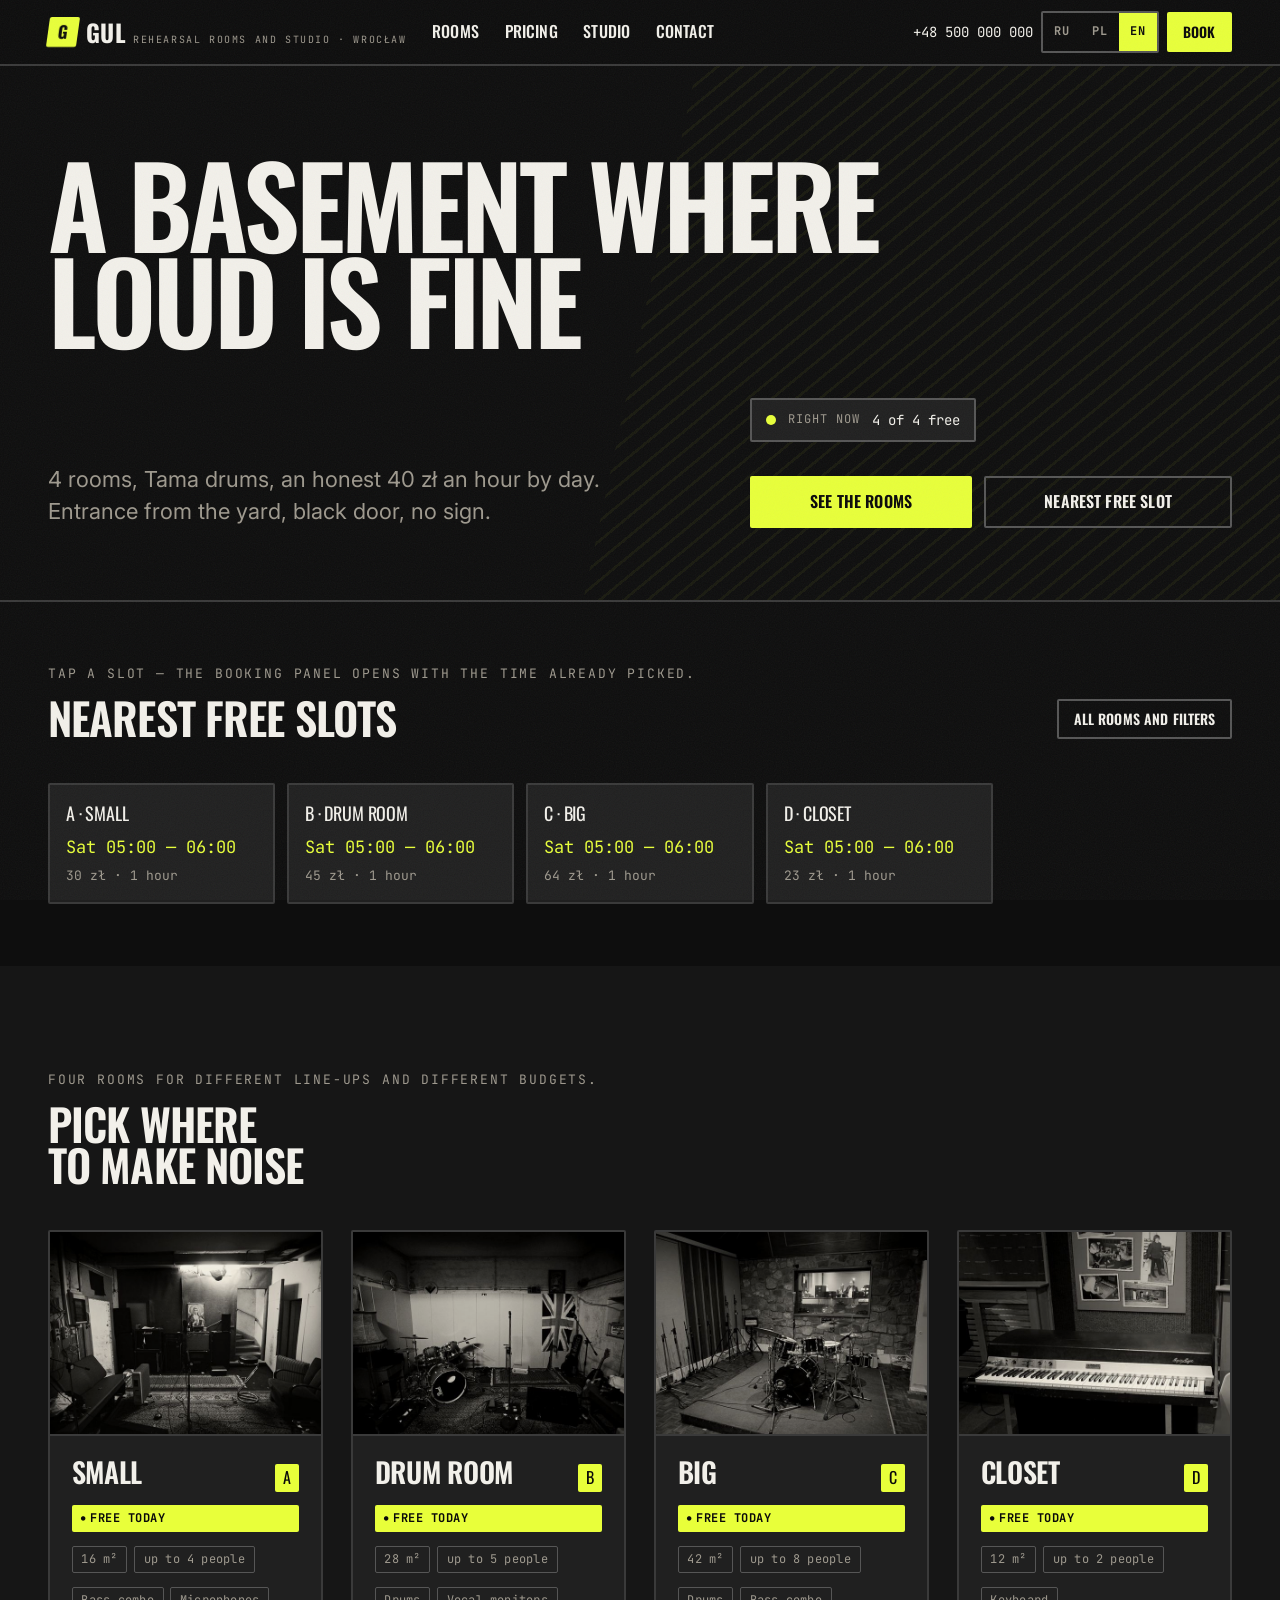
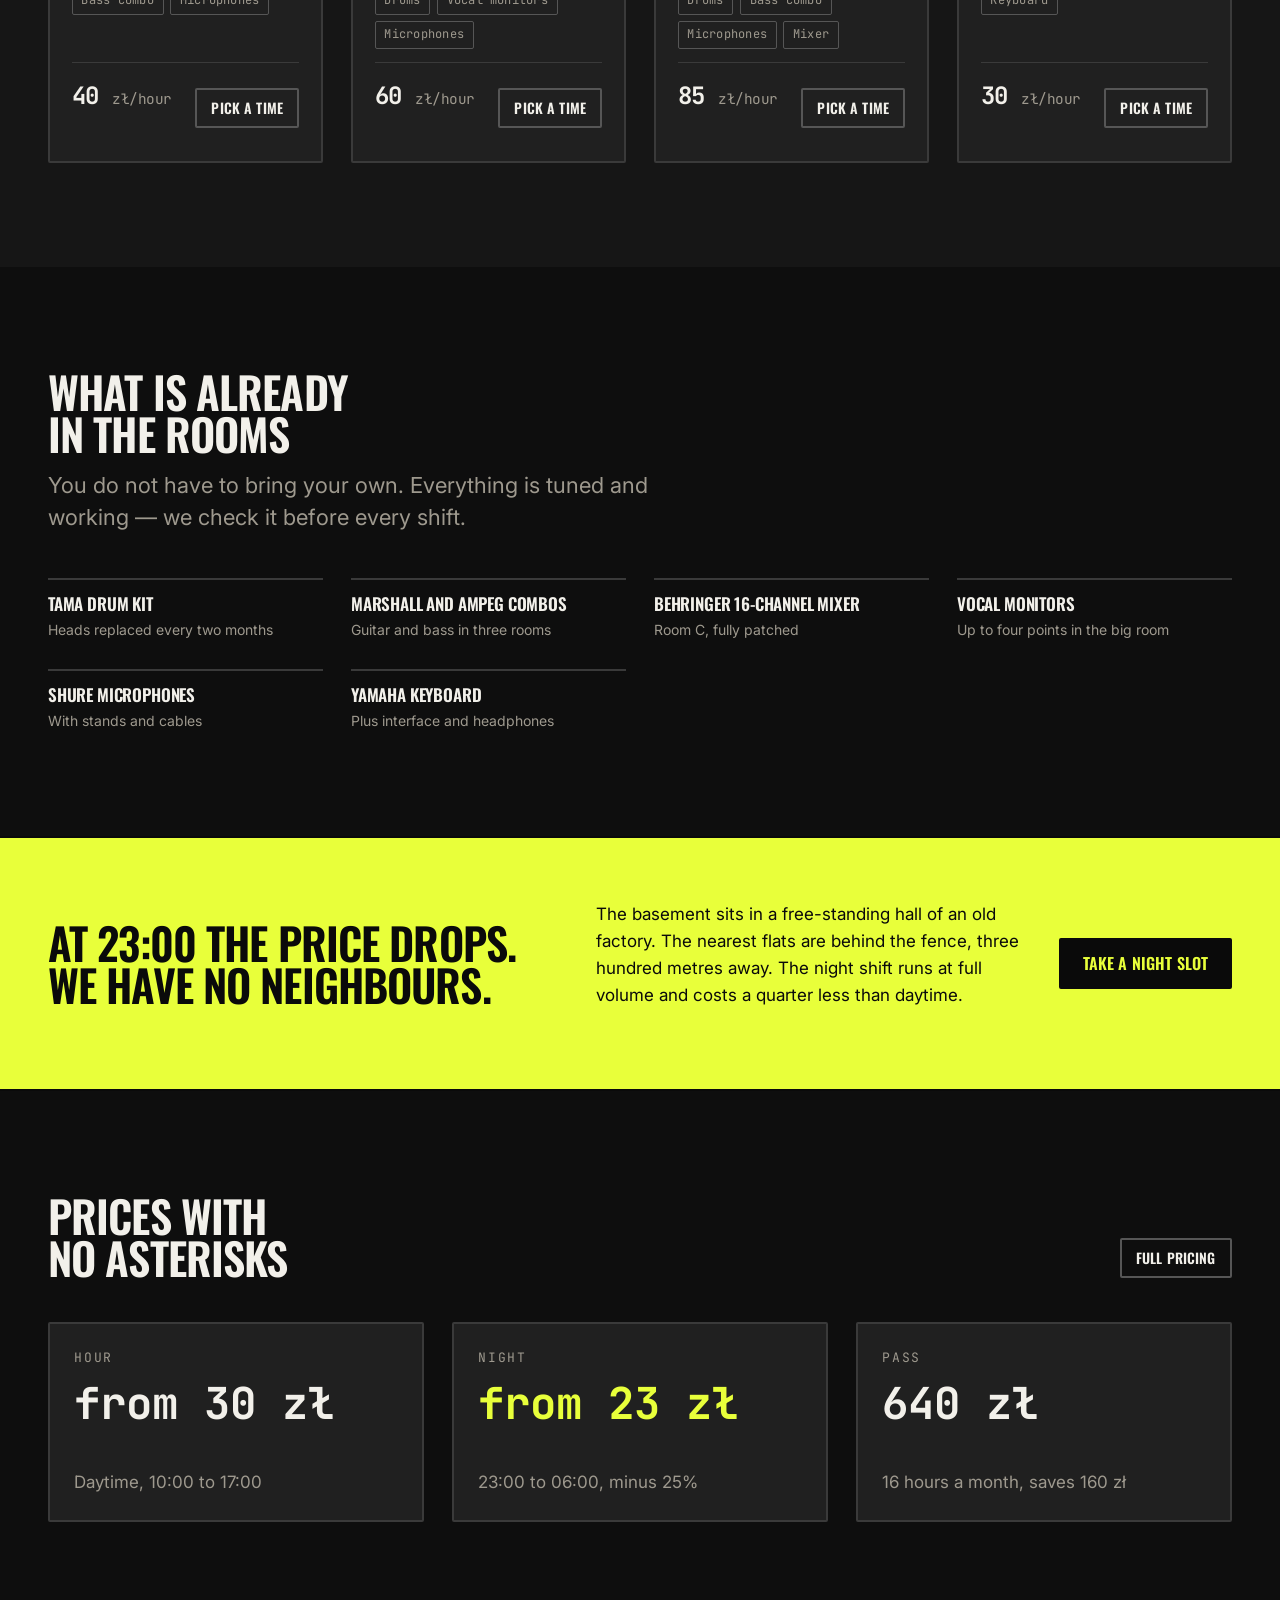
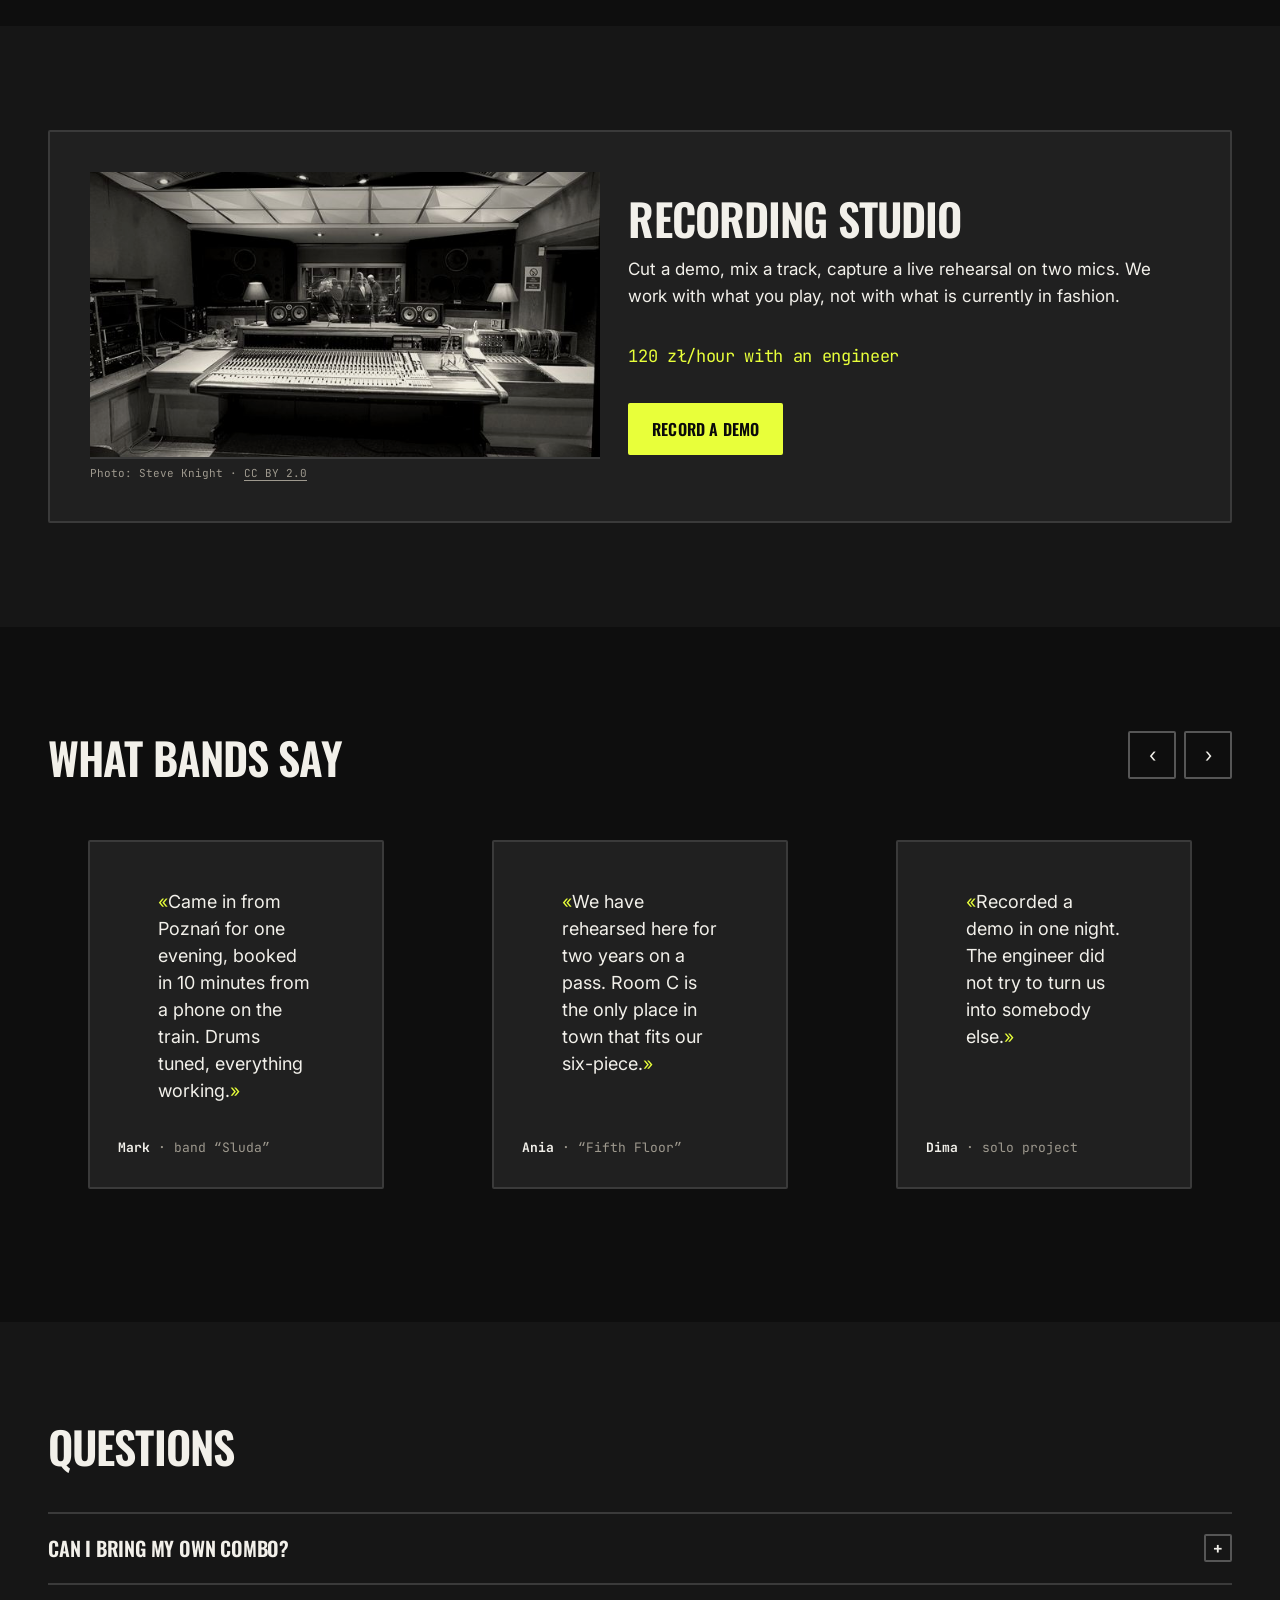
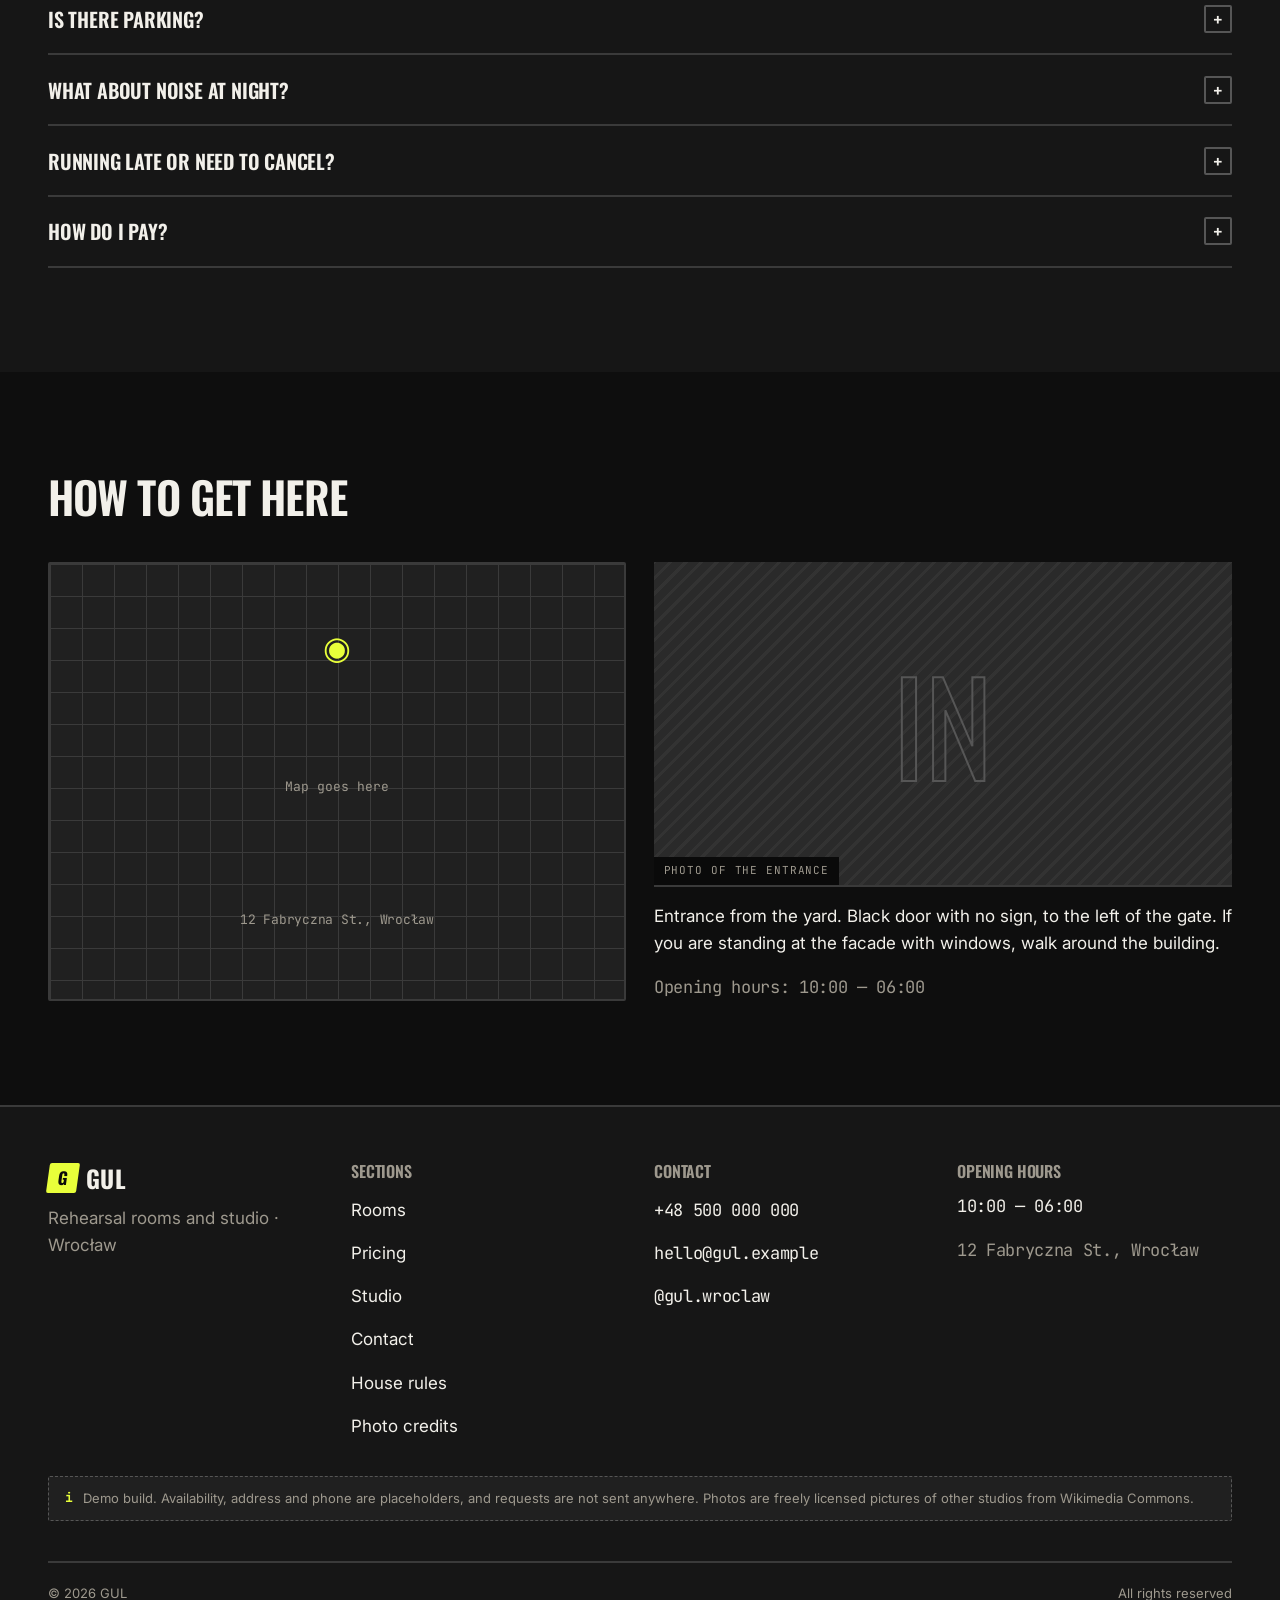
==== index.html @ bd64f383 "ГУЛ: репбаза и студия — демо-сайт Статический сайт без сборки: каталог комнат, сетка свободных часов" ====
<!DOCTYPE html>
<html lang="ru" class="page">
<head>
<meta charset="utf-8">
<meta name="viewport" content="width=device-width, initial-scale=1">
<title data-i18n="pages.homeTitle">ГУЛ — репетиционная база и студия записи во Вроцлаве</title>
<meta name="description" data-i18n-attr="content:pages.homeDesc" content="Четыре репетиционные комнаты в подвале старого завода во Вроцлаве. Барабаны Tama, комбики, пульт. От 30 zł в час, ночью на 25% дешевле. Бронь онлайн без переписки.">

<link rel="canonical" href="https://oum1d.github.io/gul-rehearsal/index.html">
<link rel="alternate" hreflang="ru" href="https://oum1d.github.io/gul-rehearsal/index.html?lang=ru">
<link rel="alternate" hreflang="pl" href="https://oum1d.github.io/gul-rehearsal/index.html?lang=pl">
<link rel="alternate" hreflang="en" href="https://oum1d.github.io/gul-rehearsal/index.html?lang=en">
<link rel="alternate" hreflang="x-default" href="https://oum1d.github.io/gul-rehearsal/index.html">

<meta property="og:type" content="website">
<meta property="og:title" content="ГУЛ — подвал, где громко можно">
<meta property="og:description" content="Четыре репетиционные комнаты и студия записи во Вроцлаве. Бронь слота онлайн за минуту.">
<meta property="og:url" content="https://oum1d.github.io/gul-rehearsal/index.html">
<meta property="og:image" content="https://oum1d.github.io/gul-rehearsal/assets/img/og.png">
<meta name="theme-color" content="#0E0E0E">

<link rel="icon" href="favicon.svg" type="image/svg+xml">

<link rel="preconnect" href="https://fonts.googleapis.com">
<link rel="preconnect" href="https://fonts.gstatic.com" crossorigin>
<link href="https://fonts.googleapis.com/css2?family=Oswald:wght@400;500;600;700&family=Inter:wght@400;500;700&family=JetBrains+Mono:wght@400;700&display=swap" rel="stylesheet">

<link rel="stylesheet" href="assets/css/base.css">
<link rel="stylesheet" href="assets/css/components.css">
<link rel="stylesheet" href="assets/css/layout.css">

<script type="application/ld+json">
{
  "@context": "https://schema.org",
  "@type": "MusicVenue",
  "name": "ГУЛ",
  "description": "Репетиционная база и студия записи демо во Вроцлаве",
  "url": "https://oum1d.github.io/gul-rehearsal/",
  "telephone": "+48500000000",
  "priceRange": "30-111 PLN",
  "address": {
    "@type": "PostalAddress",
    "streetAddress": "ul. Fabryczna 12",
    "addressLocality": "Wrocław",
    "addressCountry": "PL"
  },
  "openingHoursSpecification": [{
    "@type": "OpeningHoursSpecification",
    "dayOfWeek": ["Monday","Tuesday","Wednesday","Thursday","Friday","Saturday","Sunday"],
    "opens": "10:00",
    "closes": "06:00"
  }]
}
</script>
</head>

<body>
<a class="skip-link" href="#main" data-i18n="common.skipToContent">Перейти к содержимому</a>

<!-- ШАПКА ================================================================= -->
<header class="site-header">
  <div class="container site-header__inner">
    <a class="logo" href="index.html">
      <span class="logo__mark" aria-hidden="true" data-i18n="brand.mark">Г</span>
      <span>
        <span data-i18n="brand.name">ГУЛ</span>
        <span class="logo__sub" data-i18n="brand.tagline">Репбаза и студия · Вроцлав</span>
      </span>
    </a>

    <nav class="site-nav" data-i18n-attr="aria-label:nav.main" aria-label="Основная навигация">
      <ul>
        <li><a href="rooms.html" data-i18n="nav.rooms">Комнаты</a></li>
        <li><a href="pricing.html" data-i18n="nav.pricing">Тарифы</a></li>
        <li><a href="index.html#studio" data-i18n="nav.studio">Студия</a></li>
        <li><a href="about.html" data-i18n="nav.contacts">Контакты</a></li>
      </ul>
    </nav>

    <div class="header-tools">
      <a class="header-phone" href="tel:+48500000000" data-contact="phone">+48 500 000 000</a>

      <div class="lang" role="group" aria-label="Язык" data-i18n-attr="aria-label:nav.lang">
        <button class="lang__btn" type="button" data-lang="ru" aria-pressed="true">RU</button>
        <button class="lang__btn" type="button" data-lang="pl" aria-pressed="false">PL</button>
        <button class="lang__btn" type="button" data-lang="en" aria-pressed="false">EN</button>
      </div>

      <a class="btn btn--primary btn--sm header-cta" href="rooms.html" data-i18n="nav.book">Забронировать</a>

      <button class="icon-btn burger" id="burger" type="button" aria-expanded="false"
              aria-controls="mobile-nav" aria-label="Меню" data-i18n-attr="aria-label:nav.menu">≡</button>
    </div>
  </div>
</header>

<!-- МОБИЛЬНОЕ МЕНЮ ======================================================== -->
<div class="mobile-nav" id="mobile-nav">
  <div class="mobile-nav__backdrop" data-close-menu></div>
  <div class="mobile-nav__panel" role="dialog" aria-modal="true" aria-label="Меню" data-i18n-attr="aria-label:nav.menu">
    <div class="mobile-nav__top">
      <span class="logo">
        <span class="logo__mark" aria-hidden="true" data-i18n="brand.mark">Г</span>
        <span data-i18n="brand.name">ГУЛ</span>
      </span>
      <button class="icon-btn" type="button" data-close-menu aria-label="Закрыть" data-i18n-attr="aria-label:nav.close">×</button>
    </div>
    <nav class="mobile-nav__list" data-i18n-attr="aria-label:nav.main">
      <a href="rooms.html" data-i18n="nav.rooms">Комнаты</a>
      <a href="pricing.html" data-i18n="nav.pricing">Тарифы</a>
      <a href="index.html#studio" data-i18n="nav.studio">Студия</a>
      <a href="about.html" data-i18n="nav.contacts">Контакты</a>
    </nav>
    <a class="btn btn--primary btn--block" href="rooms.html" data-i18n="nav.book">Забронировать</a>
    <a class="mono" href="tel:+48500000000" data-contact="phone">+48 500 000 000</a>
  </div>
</div>

<main id="main">

  <!-- ПЕРВЫЙ ЭКРАН ======================================================== -->
  <section class="hero">
    <div class="container hero__inner">
      <h1 class="hero__title" data-i18n="hero.h1">Подвал, где громко можно</h1>

      <div>
        <p class="lead hero__sub" data-i18n="hero.sub">4 комнаты, барабаны Tama, честные 40 zł в час днём. Вход со двора, чёрная дверь без вывески.</p>
      </div>

      <div>
        <p class="status" data-status aria-live="polite">
          <span class="status__dot" aria-hidden="true"></span>
          <span class="status__label" data-i18n="hero.statusLabel">Сейчас</span>
        </p>

        <div class="hero__actions" style="margin-top:1.25rem">
          <a class="btn btn--primary" href="rooms.html" data-i18n="hero.ctaRooms">Смотреть комнаты</a>
          <a class="btn btn--ghost" href="#nearest" data-jump-nearest data-i18n="hero.ctaNearest">Ближайший свободный слот</a>
        </div>
      </div>
    </div>
  </section>

  <!-- БЛИЖАЙШИЕ СЛОТЫ ===================================================== -->
  <section class="section section--tight" id="nearest">
    <div class="container">
      <div class="section__head">
        <div>
          <p class="eyebrow" data-i18n="nearest.sub">Тапните по слоту — панель брони откроется с уже выбранным временем.</p>
          <h2 class="section__title" data-i18n="nearest.title">Ближайшие свободные слоты</h2>
        </div>
        <a class="btn btn--ghost btn--sm" href="rooms.html" data-i18n="roomsBlock.all">Все комнаты и фильтры</a>
      </div>

      <div class="grid-tiles" data-nearest></div>
    </div>
  </section>

  <!-- КОМНАТЫ ============================================================= -->
  <section class="section section--alt">
    <div class="container">
      <div class="section__head">
        <div>
          <p class="eyebrow" data-i18n="roomsBlock.sub">Четыре комнаты под разный состав и разный бюджет.</p>
          <h2 class="section__title" data-i18n="roomsBlock.title">Выбери, где шуметь</h2>
        </div>
      </div>

      <div class="grid-rooms" data-rooms></div>
    </div>
  </section>

  <!-- ОБОРУДОВАНИЕ ======================================================== -->
  <section class="section">
    <div class="container">
      <div class="section__head">
        <div>
          <h2 class="section__title" data-i18n="gear.title">Что уже стоит в комнатах</h2>
          <p class="lead muted" style="margin-top:1rem" data-i18n="gear.sub">Своё привозить не обязательно. Всё настроено и работает — это проверяется перед каждой сменой.</p>
        </div>
      </div>

      <div class="grid-gear">
        <div class="gear-item" data-reveal>
          <h3 data-i18n="gear.drums">Барабаны Tama</h3>
          <p data-i18n="gear.drumsNote">Пластики меняем раз в два месяца</p>
        </div>
        <div class="gear-item" data-reveal data-reveal-delay="60">
          <h3 data-i18n="gear.combos">Комбики Marshall и Ampeg</h3>
          <p data-i18n="gear.combosNote">Гитара и бас в трёх комнатах</p>
        </div>
        <div class="gear-item" data-reveal data-reveal-delay="120">
          <h3 data-i18n="gear.mixer">Пульт Behringer, 16 каналов</h3>
          <p data-i18n="gear.mixerNote">Комната C, полное подключение</p>
        </div>
        <div class="gear-item" data-reveal data-reveal-delay="180">
          <h3 data-i18n="gear.monitors">Вокальные мониторы</h3>
          <p data-i18n="gear.monitorsNote">До четырёх точек в большой комнате</p>
        </div>
        <div class="gear-item" data-reveal data-reveal-delay="240">
          <h3 data-i18n="gear.mics">Микрофоны Shure</h3>
          <p data-i18n="gear.micsNote">Со стойками и кабелями</p>
        </div>
        <div class="gear-item" data-reveal data-reveal-delay="300">
          <h3 data-i18n="gear.keys">Клавиши Yamaha</h3>
          <p data-i18n="gear.keysNote">Плюс интерфейс и наушники</p>
        </div>
      </div>
    </div>
  </section>

  <!-- НОЧЬ ================================================================ -->
  <section class="section section--tight night-band">
    <div class="container night-band__inner">
      <h2 data-i18n="night.title">В 23:00 цена падает. Соседей у нас нет.</h2>
      <p data-i18n="night.text">Подвал стоит в отдельном цехе старого завода. Ближайшее жильё — за оградой, в трёхстах метрах. Ночная смена идёт в полную громкость и стоит на четверть дешевле дневной.</p>
      <a class="btn" href="rooms.html?time=night" data-i18n="night.cta">Занять ночной слот</a>
    </div>
  </section>

  <!-- ТАРИФЫ КРАТКО ======================================================= -->
  <section class="section">
    <div class="container">
      <div class="section__head">
        <h2 class="section__title" data-i18n="pricingBlock.title">Цены без звёздочек</h2>
        <a class="btn btn--ghost btn--sm" href="pricing.html" data-i18n="pricingBlock.more">Все тарифы</a>
      </div>

      <div class="grid-3">
        <div class="card" data-reveal>
          <p class="eyebrow" data-i18n="pricingBlock.hour">Час</p>
          <p class="pass__price"><span data-price-hour>—</span></p>
          <p class="muted" data-i18n="pricingBlock.hourNote">Днём, с 10:00 до 17:00</p>
        </div>
        <div class="card" data-reveal data-reveal-delay="70">
          <p class="eyebrow" data-i18n="pricingBlock.night">Ночь</p>
          <p class="pass__price acid"><span data-price-night>—</span></p>
          <p class="muted" data-i18n="pricingBlock.nightNote">С 23:00 до 06:00, минус 25%</p>
        </div>
        <div class="card" data-reveal data-reveal-delay="140">
          <p class="eyebrow" data-i18n="pricingBlock.pass">Абонемент</p>
          <p class="pass__price"><span data-price-pass>—</span></p>
          <p class="muted" data-i18n="pricingBlock.passNote">16 часов в месяц, экономия 160 zł</p>
        </div>
      </div>
    </div>
  </section>

  <!-- СТУДИЯ ============================================================== -->
  <section class="section section--alt" id="studio">
    <div class="container">
      <div class="studio-band" data-reveal>
        <figure class="gallery__figure">
          <div class="poster poster--wide poster--photo">
            <img src="assets/img/rooms/studio-sm.jpg"
                 srcset="assets/img/rooms/studio-sm.jpg 640w, assets/img/rooms/studio-lg.jpg 1280w"
                 sizes="(min-width: 860px) 45vw, 100vw"
                 width="1280" height="720" loading="lazy" decoding="async"
                 alt="Аппаратная студии: большой пульт, мониторы и окно в зал записи" data-i18n-attr="alt:studio.photoAlt">
          </div>
          <figcaption class="gallery__credit" data-credit="studio"></figcaption>
        </figure>
        <div class="studio-band__content">
          <h2 data-i18n="studio.title">Студия записи</h2>
          <p data-i18n="studio.text">Записать демо, свести трек, снять живую репетицию на два микрофона. Работаем с тем, что вы играете, а не с тем, что «сейчас модно».</p>
          <p class="mono acid" data-i18n="studio.price">120 zł/час со звукорежиссёром</p>
          <a class="btn btn--primary" href="about.html#contacts" data-i18n="studio.cta">Записать демо</a>
        </div>
      </div>
    </div>
  </section>

  <!-- ОТЗЫВЫ ============================================================== -->
  <section class="section">
    <div class="container">
      <div class="section__head">
        <h2 class="section__title" data-i18n="reviews.title">Что говорят группы</h2>
        <div class="chips">
          <button class="icon-btn" type="button" data-reviews-nav="prev" aria-label="Предыдущий отзыв" data-i18n-attr="aria-label:reviews.prev">‹</button>
          <button class="icon-btn" type="button" data-reviews-nav="next" aria-label="Следующий отзыв" data-i18n-attr="aria-label:reviews.next">›</button>
        </div>
      </div>

      <div class="reviews" data-reviews></div>
    </div>
  </section>

  <!-- FAQ ================================================================= -->
  <section class="section section--alt">
    <div class="container">
      <div class="section__head">
        <h2 class="section__title" data-i18n="faq.title">Вопросы</h2>
      </div>
      <div class="accordion" id="faq" data-faq></div>
    </div>
  </section>

  <!-- КАК ДОБРАТЬСЯ ======================================================= -->
  <section class="section">
    <div class="container">
      <div class="section__head">
        <h2 class="section__title" data-i18n="map.title">Как добраться</h2>
      </div>

      <div class="grid-2">
        <div class="map-placeholder" data-reveal>
          <span class="map-pin" aria-hidden="true">◉</span>
          <span data-i18n="map.placeholder">Здесь будет карта</span>
          <span class="mono" data-contact="address">ул. Фабрична 12, Вроцлав</span>
        </div>

        <div data-reveal data-reveal-delay="80">
          <div class="poster poster--wide" role="img" aria-label="Фото входа">
            <span class="poster__letter" aria-hidden="true">IN</span>
            <span class="poster__note" data-i18n="map.photoPlaceholder">Фото входа</span>
          </div>
          <p style="margin-top:1rem" data-i18n="map.note">Вход со двора. Чёрная дверь без вывески, слева от ворот. Если стоите перед фасадом с окнами — обойдите здание.</p>
          <p class="mono muted"><span data-i18n="map.hoursTitle">Часы работы</span>: <span data-contact="hours">10:00 — 06:00</span></p>
        </div>
      </div>
    </div>
  </section>

</main>

<!-- ПОДВАЛ ================================================================ -->
<footer class="site-footer">
  <div class="container">
    <div class="site-footer__grid">
      <div>
        <span class="logo">
          <span class="logo__mark" aria-hidden="true" data-i18n="brand.mark">Г</span>
          <span data-i18n="brand.name">ГУЛ</span>
        </span>
        <p class="muted" style="margin-top:0.75rem" data-i18n="brand.tagline">Репбаза и студия · Вроцлав</p>
      </div>

      <div>
        <h3 data-i18n="footer.nav">Разделы</h3>
        <ul>
          <li><a href="rooms.html" data-i18n="nav.rooms">Комнаты</a></li>
          <li><a href="pricing.html" data-i18n="nav.pricing">Тарифы</a></li>
          <li><a href="index.html#studio" data-i18n="nav.studio">Студия</a></li>
          <li><a href="about.html" data-i18n="nav.contacts">Контакты</a></li>
          <li><a href="about.html#rules" data-i18n="common.rulesLink">Правила базы</a></li>
          <li><a href="credits.html" data-i18n="common.photoCredits">Авторы фото</a></li>
        </ul>
      </div>

      <div>
        <h3 data-i18n="footer.contacts">Контакты</h3>
        <ul>
          <li><a class="mono" href="tel:+48500000000" data-contact="phone">+48 500 000 000</a></li>
          <li><a class="mono" href="mailto:hello@gul.example" data-contact="email">hello@gul.example</a></li>
          <li><a class="mono" href="https://instagram.com/" rel="noopener noreferrer" target="_blank" data-contact="instagram">@gul.wroclaw</a></li>
        </ul>
      </div>

      <div>
        <h3 data-i18n="footer.hours">Часы работы</h3>
        <p class="mono" data-contact="hours">10:00 — 06:00</p>
        <p class="mono muted" data-contact="address">ул. Фабрична 12, Вроцлав</p>
      </div>
    </div>

    <p class="demo-notice" style="margin-top:2rem" data-i18n="common.demoNotice">Демонстрационная работа. Занятость, адрес и телефон — заглушки, заявки никуда не отправляются. Фотографии — свободные снимки других студий с Wikimedia Commons.</p>

    <div class="site-footer__bottom">
      <span>© <span data-year>2026</span> <span data-i18n="brand.name">ГУЛ</span></span>
      <span data-i18n="footer.rights">Все права защищены</span>
    </div>
  </div>
</footer>

<script src="assets/data/rooms.js"></script>
<script src="assets/js/i18n.js"></script>
<script src="assets/js/api.js"></script>
<script src="assets/js/ui.js"></script>
<script src="assets/js/booking.js"></script>
<script src="assets/js/cards.js"></script>
<script src="assets/js/home.js"></script>
</body>
</html>
---- assets/css/base.css ----
/* ============================================================================
   ГУЛ — токены, сброс, типографика
   ----------------------------------------------------------------------------
   Тёмная тема единственная и намеренно: сайт открывают ночью, в подвале, с
   выкрученной вниз яркостью. Светлая версия потребовала бы отдельной работы
   с контрастом штриховки занятых слотов — см. README, раздел «Ограничения».

   Контраст проверен по WCAG 2.2 AA:
       text   #F2F0EA на #0E0E0E → 17.4:1     на #2A2A2A → 12.6:1
       muted  #9E998E на #0E0E0E →  6.8:1     на #2A2A2A →  5.1:1
       acid   #E8FF3A на #0E0E0E → 16.1:1
       red    #FF3B2F на #0E0E0E →  5.4:1
   Ни одна подпись не опускается ниже 4.5:1 — это отдельный критерий приёмки.
   ============================================================================ */

:root {
  /* --- цвет --- */
  --bg:          #0E0E0E;
  --bg-2:        #161616;
  --card:        #2A2A2A;
  --card-2:      #202020;
  --text:        #F2F0EA;
  --muted:       #9E998E;
  --acid:        #E8FF3A;
  --acid-dim:    #C2D62F;
  --red:         #FF3B2F;
  --line:        #3A3A3A;
  --line-strong: #565656;
  --black:       #0A0A0A;

  /* --- типографика --- */
  --font-display: 'Oswald', 'Arial Narrow', 'Helvetica Neue', sans-serif;
  --font-body:    'Inter', -apple-system, 'Segoe UI', Roboto, Arial, sans-serif;
  --font-mono:    'JetBrains Mono', 'Consolas', 'Courier New', monospace;

  --fs-hero:  clamp(2.5rem, 11vw, 7rem);
  --fs-h1:    clamp(2rem, 7vw, 4rem);
  --fs-h2:    clamp(1.6rem, 5vw, 2.75rem);
  --fs-h3:    clamp(1.15rem, 3vw, 1.5rem);
  --fs-body:  clamp(0.95rem, 2.2vw, 1.0625rem);
  --fs-small: 0.8125rem;

  /* --- сетка и ритм --- */
  --gap:      clamp(1rem, 3vw, 1.75rem);
  --pad-x:    clamp(1rem, 4vw, 3rem);
  --section:  clamp(3rem, 9vw, 6.5rem);
  --maxw:     1320px;

  /* --- форма --- */
  --r:        2px;          /* максимум скругления во всём проекте */
  --bw:       2px;          /* толщина рамок */
  --tap:      48px;         /* минимальная цель нажатия */

  /* --- движение --- */
  --fast:     140ms;
  --base:     200ms;
  --ease:     cubic-bezier(0.2, 0, 0.1, 1);

  color-scheme: dark;
}

/* ============================================================================
   СБРОС
   ============================================================================ */
*, *::before, *::after { box-sizing: border-box; }

html {
  -webkit-text-size-adjust: 100%;
  scroll-behavior: smooth;
}

body {
  margin: 0;
  background: var(--bg);
  color: var(--text);
  font-family: var(--font-body);
  font-size: var(--fs-body);
  line-height: 1.6;
  overflow-x: hidden;             /* страховка от горизонтального выезда */
  -webkit-font-smoothing: antialiased;
}

/* Зерно поверх всей страницы: ризограф не бывает стерильным.
   pointer-events отключены — слой не должен перехватывать нажатия. */
body::before {
  content: '';
  position: fixed;
  inset: 0;
  z-index: 9999;
  pointer-events: none;
  opacity: 0.05;
  background-image: url("data:image/svg+xml,%3Csvg xmlns='http://www.w3.org/2000/svg' width='160' height='160'%3E%3Cfilter id='n'%3E%3CfeTurbulence type='fractalNoise' baseFrequency='0.85' numOctaves='3' stitchTiles='stitch'/%3E%3C/filter%3E%3Crect width='160' height='160' filter='url(%23n)'/%3E%3C/svg%3E");
}

img, svg, video { max-width: 100%; height: auto; display: block; }

button, input, select, textarea { font: inherit; color: inherit; }

ul, ol { margin: 0; padding: 0; list-style: none; }

/* Браузерная рамка fieldset рисует вокруг групп фильтров случайные коробки */
fieldset { margin: 0; padding: 0; border: 0; min-width: 0; }
legend { padding: 0; }

table { border-collapse: collapse; width: 100%; }

/* ============================================================================
   ТИПОГРАФИКА
   ============================================================================ */
h1, h2, h3, h4 {
  font-family: var(--font-display);
  font-weight: 600;
  text-transform: uppercase;
  letter-spacing: -0.02em;        /* отрицательный трекинг, как в афише */
  line-height: 0.95;
  margin: 0;
  text-wrap: balance;
}

h1 { font-size: var(--fs-h1); }
h2 { font-size: var(--fs-h2); }
h3 { font-size: var(--fs-h3); letter-spacing: -0.01em; line-height: 1.1; }

p { margin: 0 0 1em; }
p:last-child { margin-bottom: 0; }

a {
  color: var(--acid);
  text-decoration: none;
  text-underline-offset: 0.25em;
  text-decoration-thickness: 2px;
}
a:hover { text-decoration: underline; }

strong { font-weight: 700; }

/* Всё, что число: цена, время, номер брони, метраж */
.mono, time, .price, .num {
  font-family: var(--font-mono);
  font-variant-numeric: tabular-nums;
  letter-spacing: -0.02em;
}

.eyebrow {
  font-family: var(--font-mono);
  font-size: var(--fs-small);
  text-transform: uppercase;
  letter-spacing: 0.14em;
  color: var(--muted);
  margin: 0 0 0.75rem;
}

.lead {
  font-size: clamp(1.0625rem, 2.6vw, 1.375rem);
  line-height: 1.45;
  color: var(--text);
  max-width: 46ch;
}

.muted { color: var(--muted); }
.acid  { color: var(--acid); }
.danger { color: var(--red); }

/* Маркер-подчёркивание: полоса кислотного под словом, как штрих маркером */
.marker {
  background-image: linear-gradient(var(--acid), var(--acid));
  background-repeat: no-repeat;
  background-position: 0 88%;
  background-size: 100% 0.28em;
  color: var(--text);
}

/* ============================================================================
   ФОКУС И ДОСТУПНОСТЬ
   ============================================================================ */
:focus { outline: none; }

:focus-visible {
  outline: 3px solid var(--acid);
  outline-offset: 2px;
}

/* Внутри кислотных кнопок жёлтая обводка не видна — переключаем на белую */
.btn--primary:focus-visible,
.slot--picked:focus-visible {
  outline-color: var(--text);
}

.sr-only {
  position: absolute;
  width: 1px; height: 1px;
  padding: 0; margin: -1px;
  overflow: hidden;
  clip: rect(0 0 0 0);
  white-space: nowrap;
  border: 0;
}

.skip-link {
  position: absolute;
  left: 0; top: -100px;
  z-index: 10000;
  background: var(--acid);
  color: var(--black);
  padding: 0.75rem 1.25rem;
  font-weight: 700;
  transition: top var(--fast) var(--ease);
}
.skip-link:focus { top: 0; }

/* ============================================================================
   РАСКЛАДКА-УТИЛИТЫ
   ============================================================================ */
.container {
  width: 100%;
  max-width: var(--maxw);
  margin-inline: auto;
  padding-inline: var(--pad-x);
}

.section { padding-block: var(--section); }
.section--tight { padding-block: calc(var(--section) * 0.6); }
.section--alt { background: var(--bg-2); }

.section__head {
  display: flex;
  flex-wrap: wrap;
  align-items: flex-end;
  justify-content: space-between;
  gap: var(--gap);
  margin-bottom: clamp(1.5rem, 4vw, 2.75rem);
}

.section__title { max-width: 18ch; }

/* Диагональная штриховка — используется и как декор, и как метка «занято» */
.hatch {
  background-image: repeating-linear-gradient(
    -45deg,
    transparent 0 5px,
    var(--line) 5px 7px
  );
}

.rule {
  height: var(--bw);
  background: var(--line);
  border: 0;
  margin: 0;
}

/* ============================================================================
   ДВИЖЕНИЕ
   ----------------------------------------------------------------------------
   Появление блоков при скролле включает IntersectionObserver, добавляя
   .is-in. Стартовое состояние ставится классом .reveal только скриптом —
   если JS не выполнится, контент останется видимым, а не исчезнет навсегда.
   ============================================================================ */
.reveal {
  opacity: 0;
  transform: translateY(18px);
  transition: opacity 420ms var(--ease), transform 420ms var(--ease);
}
.reveal.is-in { opacity: 1; transform: none; }

@media (prefers-reduced-motion: reduce) {
  html { scroll-behavior: auto; }
  *, *::before, *::after {
    animation-duration: 0.01ms !important;
    animation-iteration-count: 1 !important;
    transition-duration: 0.01ms !important;
  }
  .reveal { opacity: 1; transform: none; }
}

/* Печать: зерно, шапка и панели только мешают */
@media print {
  body::before, .site-header, .site-footer, .booking-dock { display: none; }
  body { background: #fff; color: #000; }
}
---- assets/css/components.css ----
/* ============================================================================
   ГУЛ — компоненты
   ============================================================================ */

/* ============================================================================
   КНОПКИ
   ============================================================================ */
.btn {
  --btn-bg: transparent;
  --btn-fg: var(--text);
  --btn-bd: var(--line-strong);

  display: inline-flex;
  align-items: center;
  justify-content: center;
  gap: 0.55em;
  min-height: var(--tap);
  padding: 0.7rem 1.35rem;
  background: var(--btn-bg);
  color: var(--btn-fg);
  border: var(--bw) solid var(--btn-bd);
  border-radius: var(--r);
  font-family: var(--font-display);
  font-size: 1rem;
  font-weight: 600;
  text-transform: uppercase;
  letter-spacing: 0.01em;
  text-align: center;
  cursor: pointer;
  transition: background var(--fast) var(--ease), color var(--fast) var(--ease),
              border-color var(--fast) var(--ease), transform var(--fast) var(--ease);
}
.btn:hover { text-decoration: none; }
.btn:active { transform: translateY(1px); }

.btn--primary {
  --btn-bg: var(--acid);
  --btn-fg: var(--black);
  --btn-bd: var(--acid);
}
.btn--primary:hover { --btn-bg: var(--text); --btn-bd: var(--text); }

.btn--ghost:hover { --btn-bd: var(--acid); --btn-fg: var(--acid); }

.btn--quiet {
  --btn-bd: transparent;
  --btn-fg: var(--muted);
  min-height: auto;
  padding: 0.35rem 0.5rem;
}
.btn--quiet:hover { --btn-fg: var(--text); }

.btn--block { width: 100%; }
.btn--sm { min-height: 40px; padding: 0.4rem 0.9rem; font-size: 0.875rem; }

.btn[disabled], .btn[aria-disabled='true'] {
  opacity: 0.45;
  cursor: not-allowed;
  transform: none;
}

/* ============================================================================
   ТЕГИ, ЧИПСЫ, БЕЙДЖИ
   ============================================================================ */
.tag {
  display: inline-flex;
  align-items: center;
  padding: 0.2rem 0.55rem;
  border: 1px solid var(--line-strong);
  border-radius: var(--r);
  font-family: var(--font-mono);
  font-size: 0.75rem;
  letter-spacing: 0.02em;
  color: var(--muted);
  white-space: nowrap;
}

.badge {
  display: inline-flex;
  align-items: center;
  gap: 0.4em;
  padding: 0.25rem 0.6rem;
  border-radius: var(--r);
  font-family: var(--font-mono);
  font-size: 0.75rem;
  font-weight: 700;
  text-transform: uppercase;
  letter-spacing: 0.04em;
}
.badge--free { background: var(--acid); color: var(--black); }
.badge--busy { background: transparent; color: var(--red); border: 1px solid var(--red); }
/* Состояние никогда не передаётся одним цветом: у «занято» есть ещё и точка-метка */
.badge--busy::before { content: '×'; font-weight: 700; }
.badge--free::before { content: '●'; font-size: 0.6em; }

.chip {
  display: inline-flex;
  align-items: center;
  gap: 0.5em;
  min-height: 36px;
  padding: 0.3rem 0.5rem 0.3rem 0.75rem;
  background: var(--card);
  border: 1px solid var(--line-strong);
  border-radius: var(--r);
  font-size: 0.8125rem;
  color: var(--text);
  cursor: pointer;
}
.chip__x {
  display: grid;
  place-items: center;
  width: 22px; height: 22px;
  border: 0;
  background: transparent;
  color: var(--muted);
  font-size: 1rem;
  line-height: 1;
  cursor: pointer;
}
.chip__x:hover { color: var(--red); }

/* ============================================================================
   КАРТОЧКИ
   ============================================================================ */
.card {
  background: var(--card-2);
  border: var(--bw) solid var(--line);
  border-radius: var(--r);
  padding: clamp(1rem, 2.5vw, 1.5rem);
}

.card--hover { transition: border-color var(--fast) var(--ease); }
.card--hover:hover { border-color: var(--line-strong); }

/* --- карточка комнаты --- */
.room-card {
  display: flex;
  flex-direction: column;
  background: var(--card-2);
  border: var(--bw) solid var(--line);
  border-radius: var(--r);
  overflow: hidden;
  transition: border-color var(--fast) var(--ease), transform var(--fast) var(--ease);
}
.room-card:hover { border-color: var(--acid); }
.room-card__body { padding: clamp(0.9rem, 2.5vw, 1.35rem); display: flex; flex-direction: column; gap: 0.85rem; flex: 1; }
.room-card__top { display: flex; align-items: baseline; justify-content: space-between; gap: 0.75rem; }
.room-card__title { font-size: clamp(1.25rem, 3.5vw, 1.75rem); }
.room-card__letter {
  font-family: var(--font-display);
  font-size: 1rem;
  color: var(--black);
  background: var(--acid);
  padding: 0.05em 0.5em;
  border-radius: var(--r);
}
.room-card__meta { display: flex; flex-wrap: wrap; gap: 0.4rem; }
.room-card__foot {
  display: flex;
  align-items: center;
  justify-content: space-between;
  gap: 0.75rem;
  margin-top: auto;
  padding-top: 0.85rem;
  border-top: 1px solid var(--line);
}
.room-card__price { font-size: clamp(1.25rem, 3vw, 1.5rem); font-weight: 700; }
.room-card__price small { font-size: 0.6em; color: var(--muted); font-weight: 400; }

/* --- заглушка фотографии ------------------------------------------------
   Не сток и не серый прямоугольник: типографическая афиша, по которой сразу
   видно, что здесь будет реальный кадр. Заменяется в rooms.js полем photo. */
.poster {
  position: relative;
  display: grid;
  place-items: center;
  aspect-ratio: 4 / 3;
  background-color: var(--card);
  background-image: repeating-linear-gradient(-45deg, transparent 0 8px, rgba(242,240,234,0.045) 8px 11px);
  border-bottom: var(--bw) solid var(--line);
  overflow: hidden;
}
.poster__letter {
  font-family: var(--font-display);
  font-size: clamp(4rem, 18vw, 8rem);
  line-height: 0.8;
  color: transparent;
  -webkit-text-stroke: 2px var(--line-strong);
  text-stroke: 2px var(--line-strong);
  user-select: none;
}
.poster__note {
  position: absolute;
  left: 0; bottom: 0;
  padding: 0.3rem 0.6rem;
  background: var(--black);
  color: var(--muted);
  font-family: var(--font-mono);
  font-size: 0.6875rem;
  text-transform: uppercase;
  letter-spacing: 0.08em;
}
.poster--wide { aspect-ratio: 16 / 9; }
.poster--square { aspect-ratio: 1; }
.poster img { width: 100%; height: 100%; object-fit: cover; }

/* Тонировка серии запечена в сами файлы (tools/prepare-photos.ps1), здесь
   только отклик на наведение: карточка чуть «зажигается», как лампа в
   комнате. Цвет не возвращается — иначе стены разных зданий снова разъедутся.
   Штриховка фона остаётся видна, пока кадр грузится, — как скелетон. */
.poster--photo img {
  filter: brightness(0.94);
  transition: filter var(--base) var(--ease);
}
.room-card:hover .poster--photo img { filter: brightness(1.08); }

/* Подпись автора под кадром — требование лицензий CC BY */
.gallery__figure { margin: 0; }
.gallery__credit {
  margin-top: 0.4rem;
  font-family: var(--font-mono);
  font-size: 0.6875rem;
  line-height: 1.4;
  color: var(--muted);
}
.gallery__credit a { color: var(--muted); text-decoration: underline; text-decoration-thickness: 1px; }
.gallery__credit a:hover { color: var(--acid); }

/* ============================================================================
   ФОРМЫ
   ============================================================================ */
.field { display: flex; flex-direction: column; gap: 0.4rem; }

.field__label {
  font-family: var(--font-mono);
  font-size: 0.75rem;
  text-transform: uppercase;
  letter-spacing: 0.1em;
  color: var(--muted);
}
.field__label .req { color: var(--acid); }

.field__control {
  width: 100%;
  min-height: var(--tap);
  padding: 0.7rem 0.9rem;
  background: var(--bg);
  color: var(--text);
  border: var(--bw) solid var(--line-strong);
  border-radius: var(--r);
  transition: border-color var(--fast) var(--ease);
}
.field__control::placeholder { color: #7C776F; }
.field__control:hover { border-color: var(--muted); }
.field__control:focus-visible { border-color: var(--acid); outline-offset: 0; }
textarea.field__control { min-height: 96px; resize: vertical; line-height: 1.5; }

/* Ошибка живёт под полем и объявляется скринридеру — никаких alert() */
.field__error {
  display: none;
  align-items: flex-start;
  gap: 0.4em;
  color: var(--red);
  font-size: 0.8125rem;
  line-height: 1.35;
}
.field__error::before { content: '!'; font-weight: 700; font-family: var(--font-mono); }
.field.is-invalid .field__error { display: flex; }
.field.is-invalid .field__control { border-color: var(--red); }

.checkbox {
  display: flex;
  align-items: flex-start;
  gap: 0.65rem;
  min-height: var(--tap);
  padding: 0.35rem 0;
  cursor: pointer;
  font-size: 0.9375rem;
  line-height: 1.4;
}
.checkbox input {
  flex: none;
  width: 22px; height: 22px;
  margin: 0.1rem 0 0;
  accent-color: var(--acid);
  cursor: pointer;
}

.select {
  appearance: none;
  background-image: linear-gradient(45deg, transparent 50%, var(--muted) 50%),
                    linear-gradient(135deg, var(--muted) 50%, transparent 50%);
  background-position: calc(100% - 18px) 50%, calc(100% - 13px) 50%;
  background-size: 5px 5px, 5px 5px;
  background-repeat: no-repeat;
  padding-right: 2.25rem;
  cursor: pointer;
}

/* Ползунок «часов в месяц» */
.range {
  -webkit-appearance: none;
  appearance: none;
  width: 100%;
  height: 44px;
  background: transparent;
  cursor: pointer;
}
.range::-webkit-slider-runnable-track { height: 6px; background: var(--card); border: 1px solid var(--line-strong); }
.range::-moz-range-track { height: 6px; background: var(--card); border: 1px solid var(--line-strong); }
.range::-webkit-slider-thumb {
  -webkit-appearance: none;
  width: 26px; height: 26px;
  margin-top: -11px;
  background: var(--acid);
  border: var(--bw) solid var(--black);
  border-radius: var(--r);
}
.range::-moz-range-thumb {
  width: 26px; height: 26px;
  background: var(--acid);
  border: var(--bw) solid var(--black);
  border-radius: var(--r);
}

/* ============================================================================
   СЕТКА РАСПИСАНИЯ
   ----------------------------------------------------------------------------
   Состояния различимы БЕЗ цвета — это отдельный критерий приёмки:
       свободно  — обычная рамка, видна цена
       занято    — диагональная штриховка + зачёркнутое время + атрибут disabled
       выбрано   — заливка, толстая рамка и уголковая метка ✓
       закрыто   — приглушённая заливка и прочерк вместо цены
   ============================================================================ */
.schedule { display: flex; flex-direction: column; gap: 0.75rem; }

/* Появляется, если выбранные часы заняли, пока страница была открыта.
   Красный — только рамка и знак, текст светлый: так он читается на тёмном. */
.slots-taken {
  display: flex;
  gap: 0.6rem;
  margin: 0 0 1rem;
  padding: 0.75rem 1rem;
  border: var(--bw) solid var(--red);
  border-radius: var(--r);
  color: var(--text);
  font-size: 0.9375rem;
  line-height: 1.4;
}
.slots-taken::before { content: '×'; color: var(--red); font-family: var(--font-mono); font-weight: 700; }

.schedule__legend {
  display: flex;
  flex-wrap: wrap;
  gap: 0.75rem 1.25rem;
  padding: 0.75rem 0;
  font-size: 0.8125rem;
  color: var(--muted);
}
.schedule__legend li { display: flex; align-items: center; gap: 0.5rem; }
.legend-swatch {
  width: 20px; height: 20px;
  border: var(--bw) solid var(--line-strong);
  border-radius: var(--r);
  flex: none;
}
.legend-swatch--busy {
  border-color: var(--red);
  background-image: repeating-linear-gradient(-45deg, transparent 0 3px, var(--red) 3px 4px);
}
.legend-swatch--picked { background: var(--acid); border-color: var(--acid); }
.legend-swatch--closed { background: var(--card); border-color: var(--line); opacity: 0.6; }

/* --- недельная сетка (планшет и десктоп) --- */
.week {
  display: grid;
  grid-template-columns: 58px repeat(7, minmax(0, 1fr));
  gap: 3px;
  border: var(--bw) solid var(--line);
  border-radius: var(--r);
  padding: 3px;
  background: var(--bg-2);
}
.week__corner { }
.week__day {
  display: flex;
  flex-direction: column;
  align-items: center;
  gap: 0.1rem;
  padding: 0.45rem 0.2rem;
  background: var(--card-2);
  border-radius: var(--r);
  font-family: var(--font-mono);
  font-size: 0.6875rem;
  text-transform: uppercase;
  letter-spacing: 0.04em;
  color: var(--muted);
}
.week__day b { color: var(--text); font-size: 0.875rem; }
.week__day--today { background: var(--card); color: var(--acid); }
.week__day--today b { color: var(--acid); }
.week__hour {
  display: flex;
  align-items: center;
  justify-content: flex-end;
  padding-right: 0.4rem;
  font-family: var(--font-mono);
  font-size: 0.75rem;
  color: var(--muted);
}

/* --- один слот --- */
.slot {
  position: relative;
  display: flex;
  align-items: center;
  justify-content: center;
  min-height: 38px;
  padding: 0.2rem;
  background: var(--card-2);
  border: var(--bw) solid var(--line);
  border-radius: var(--r);
  font-family: var(--font-mono);
  font-size: 0.75rem;
  color: var(--text);
  cursor: pointer;
  transition: background var(--fast) var(--ease), border-color var(--fast) var(--ease);
}
.slot:hover:not(:disabled) { border-color: var(--acid); background: var(--card); }

.slot--busy,
.slot:disabled {
  cursor: not-allowed;
  color: var(--muted);
}
.slot--busy {
  border-color: var(--red);
  color: var(--red);
  text-decoration: line-through;      /* различимость без цвета — раз */
  background-color: var(--card-2);
  background-image: repeating-linear-gradient(-45deg, transparent 0 4px, rgba(255,59,47,0.32) 4px 6px); /* два */
}

.slot--closed {
  background: var(--card);
  border-color: var(--line);
  color: #6E6A63;
  opacity: 0.55;
}

.slot--picked {
  background: var(--acid);
  border-color: var(--acid);
  color: var(--black);
  font-weight: 700;
}
/* Галочка в углу: выбранное отличимо от свободного даже в монохроме */
.slot--picked::after {
  content: '✓';
  position: absolute;
  top: 1px; right: 3px;
  font-size: 0.625rem;
  line-height: 1;
}

.slot--past { opacity: 0.4; }

/* --- мобильный вид: выбор дня + часы одного дня --- */
.daypicker {
  display: flex;
  gap: 0.4rem;
  overflow-x: auto;
  padding-bottom: 0.5rem;
  scroll-snap-type: x mandatory;
  -webkit-overflow-scrolling: touch;
}
.daypicker::-webkit-scrollbar { height: 3px; }
.daypicker::-webkit-scrollbar-thumb { background: var(--line-strong); }

.daybtn {
  flex: none;
  scroll-snap-align: start;
  display: flex;
  flex-direction: column;
  align-items: center;
  gap: 0.1rem;
  min-width: 60px;
  min-height: var(--tap);
  padding: 0.45rem 0.5rem;
  background: var(--card-2);
  border: var(--bw) solid var(--line);
  border-radius: var(--r);
  font-family: var(--font-mono);
  font-size: 0.6875rem;
  text-transform: uppercase;
  color: var(--muted);
  cursor: pointer;
}
.daybtn b { font-size: 0.9375rem; color: var(--text); }
.daybtn[aria-pressed='true'] { background: var(--acid); border-color: var(--acid); color: var(--black); }
.daybtn[aria-pressed='true'] b { color: var(--black); }
.daybtn--full { opacity: 0.55; }

.dayslots {
  display: grid;
  grid-template-columns: repeat(auto-fill, minmax(64px, 1fr));
  gap: 6px;
}
.dayslots .slot { flex-direction: column; gap: 1px; min-height: 54px; }
.dayslots .slot b { font-size: 0.8125rem; font-weight: 500; }
.dayslots .slot span { font-size: 0.625rem; opacity: 0.75; }

/* ============================================================================
   ПАНЕЛЬ БРОНИ
   ============================================================================ */
.summary {
  display: flex;
  flex-direction: column;
  gap: 0.5rem;
  padding: 0.9rem 1rem;
  background: var(--card);
  border: var(--bw) solid var(--line-strong);
  border-radius: var(--r);
}
.summary__row { display: flex; align-items: baseline; justify-content: space-between; gap: 1rem; }
.summary__label { font-family: var(--font-mono); font-size: 0.75rem; text-transform: uppercase; letter-spacing: 0.08em; color: var(--muted); }
.summary__value { font-family: var(--font-mono); font-size: 0.9375rem; text-align: right; }
.summary__total { font-family: var(--font-mono); font-size: clamp(1.5rem, 5vw, 2rem); font-weight: 700; color: var(--acid); line-height: 1; }

/* Прилипающая панель на мобильном: живёт над нижним краем экрана */
.dock {
  position: fixed;
  left: 0; right: 0; bottom: 0;
  z-index: 60;
  display: flex;
  align-items: center;
  gap: 0.75rem;
  padding: 0.7rem var(--pad-x);
  padding-bottom: calc(0.7rem + env(safe-area-inset-bottom, 0px));
  background: var(--bg-2);
  border-top: var(--bw) solid var(--acid);
  transform: translateY(110%);
  transition: transform var(--base) var(--ease);
}
.dock.is-open { transform: none; }
.dock__info { flex: 1; min-width: 0; }
.dock__line { font-family: var(--font-mono); font-size: 0.75rem; color: var(--muted); }
.dock__total { font-family: var(--font-mono); font-size: 1.25rem; font-weight: 700; color: var(--acid); }
@media (min-width: 960px) { .dock { display: none; } }

/* ============================================================================
   ШТОРКА (бронь, меню)
   ============================================================================ */
.drawer {
  position: fixed;
  inset: 0;
  z-index: 100;
  display: none;
}
.drawer.is-open { display: block; }

.drawer__backdrop {
  position: absolute;
  inset: 0;
  background: rgba(5, 5, 5, 0.78);
}

.drawer__panel {
  position: absolute;
  right: 0; top: 0; bottom: 0;
  width: min(440px, 100%);
  display: flex;
  flex-direction: column;
  background: var(--bg-2);
  border-left: var(--bw) solid var(--acid);
  animation: drawer-in var(--base) var(--ease);
  overflow: hidden;
}
@keyframes drawer-in { from { transform: translateX(100%); } to { transform: none; } }

.drawer__head {
  display: flex;
  align-items: center;
  justify-content: space-between;
  gap: 1rem;
  padding: 1rem var(--pad-x);
  border-bottom: var(--bw) solid var(--line);
}
.drawer__body { flex: 1; overflow-y: auto; padding: 1.25rem var(--pad-x); display: flex; flex-direction: column; gap: 1rem; }
.drawer__foot { padding: 1rem var(--pad-x); padding-bottom: calc(1rem + env(safe-area-inset-bottom, 0px)); border-top: var(--bw) solid var(--line); background: var(--bg-2); }

.icon-btn {
  display: grid;
  place-items: center;
  width: var(--tap); height: var(--tap);
  background: transparent;
  border: var(--bw) solid var(--line-strong);
  border-radius: var(--r);
  color: var(--text);
  font-size: 1.25rem;
  line-height: 1;
  cursor: pointer;
}
.icon-btn:hover { border-color: var(--acid); color: var(--acid); }

/* На телефоне шторка занимает весь экран — иначе панель брони не помещается */
@media (max-width: 600px) {
  .drawer__panel {
    width: 100%;
    border-left: 0;
    border-top: var(--bw) solid var(--acid);
    animation-name: sheet-in;
  }
  @keyframes sheet-in { from { transform: translateY(100%); } to { transform: none; } }
}

body.is-locked { overflow: hidden; }

/* ============================================================================
   АККОРДЕОН
   ============================================================================ */
.accordion { border-top: var(--bw) solid var(--line); }
.accordion__item { border-bottom: var(--bw) solid var(--line); }
.accordion__btn {
  display: flex;
  align-items: center;
  justify-content: space-between;
  gap: 1rem;
  width: 100%;
  min-height: var(--tap);
  padding: 1.15rem 0;
  background: none;
  border: 0;
  text-align: left;
  font-family: var(--font-display);
  font-size: clamp(1rem, 2.6vw, 1.25rem);
  font-weight: 600;
  text-transform: uppercase;
  letter-spacing: -0.01em;
  color: var(--text);
  cursor: pointer;
}
.accordion__btn:hover { color: var(--acid); }
.accordion__sign {
  flex: none;
  width: 28px; height: 28px;
  display: grid; place-items: center;
  border: var(--bw) solid var(--line-strong);
  border-radius: var(--r);
  font-family: var(--font-mono);
  font-size: 1rem;
  transition: transform var(--fast) var(--ease), border-color var(--fast) var(--ease);
}
.accordion__btn[aria-expanded='true'] .accordion__sign { transform: rotate(45deg); border-color: var(--acid); color: var(--acid); }
.accordion__panel { padding: 0 0 1.25rem; max-width: 62ch; color: var(--muted); }
.accordion__panel[hidden] { display: none; }

/* ============================================================================
   ОТЗЫВЫ
   ============================================================================ */
.reviews {
  display: grid;
  grid-auto-flow: column;
  grid-auto-columns: minmax(min(88%, 380px), 1fr);
  gap: var(--gap);
  overflow-x: auto;
  scroll-snap-type: x mandatory;
  padding-bottom: 0.75rem;
  -webkit-overflow-scrolling: touch;
}
.reviews::-webkit-scrollbar { height: 4px; }
.reviews::-webkit-scrollbar-thumb { background: var(--line-strong); }
.review {
  scroll-snap-align: start;
  display: flex;
  flex-direction: column;
  gap: 1rem;
  padding: clamp(1.1rem, 3vw, 1.75rem);
  background: var(--card-2);
  border: var(--bw) solid var(--line);
  border-radius: var(--r);
}
.review__text { font-size: clamp(1rem, 2.4vw, 1.125rem); line-height: 1.5; }
.review__text::before { content: '«'; color: var(--acid); }
.review__text::after { content: '»'; color: var(--acid); }
.review__author { margin-top: auto; font-family: var(--font-mono); font-size: 0.8125rem; color: var(--muted); }
.review__author b { color: var(--text); }

@media (min-width: 900px) {
  .reviews { grid-auto-flow: row; grid-template-columns: repeat(3, 1fr); overflow: visible; }
}

/* ============================================================================
   СОСТОЯНИЯ ЗАГРУЗКИ И ОШИБКИ
   ============================================================================ */
.skeleton {
  background: linear-gradient(90deg, var(--card-2) 25%, var(--card) 50%, var(--card-2) 75%);
  background-size: 300% 100%;
  animation: shimmer 1.4s linear infinite;
  border: var(--bw) solid var(--line);
  border-radius: var(--r);
}
@keyframes shimmer { from { background-position: 150% 0; } to { background-position: -150% 0; } }
.skeleton--card { height: 320px; }
.skeleton--row { height: 44px; }
.skeleton--tile { height: 92px; }

.loading-note {
  display: flex;
  align-items: center;
  gap: 0.6rem;
  font-family: var(--font-mono);
  font-size: 0.8125rem;
  color: var(--muted);
}
.loading-note::before {
  content: '';
  width: 12px; height: 12px;
  border: 2px solid var(--line-strong);
  border-top-color: var(--acid);
  border-radius: 50%;
  animation: spin 0.8s linear infinite;
}
@keyframes spin { to { transform: rotate(360deg); } }

.alert {
  display: flex;
  flex-direction: column;
  align-items: flex-start;
  gap: 0.75rem;
  padding: clamp(1rem, 3vw, 1.5rem);
  background: var(--card-2);
  border: var(--bw) solid var(--red);
  border-radius: var(--r);
}
.alert__title { font-family: var(--font-display); text-transform: uppercase; font-size: 1.125rem; color: var(--red); }
.alert__text { color: var(--muted); max-width: 52ch; }

.empty {
  display: flex;
  flex-direction: column;
  align-items: flex-start;
  gap: 0.9rem;
  padding: clamp(1.5rem, 5vw, 3rem);
  border: var(--bw) dashed var(--line-strong);
  border-radius: var(--r);
}

/* ============================================================================
   ПЛИТКА БЛИЖАЙШЕГО СЛОТА
   ============================================================================ */
.slot-tile {
  display: flex;
  flex-direction: column;
  gap: 0.35rem;
  padding: 0.9rem 1rem;
  background: var(--card-2);
  border: var(--bw) solid var(--line);
  border-radius: var(--r);
  text-align: left;
  cursor: pointer;
  transition: border-color var(--fast) var(--ease), background var(--fast) var(--ease);
}
.slot-tile:hover { border-color: var(--acid); background: var(--card); }
.slot-tile__room { font-family: var(--font-display); font-size: 1.125rem; text-transform: uppercase; letter-spacing: -0.01em; }
.slot-tile__time { font-family: var(--font-mono); font-size: 1.0625rem; color: var(--acid); }
.slot-tile__price { font-family: var(--font-mono); font-size: 0.8125rem; color: var(--muted); }

/* ============================================================================
   ТАБЛИЦА ТАРИФОВ
   ============================================================================ */
.table-wrap { overflow-x: auto; border: var(--bw) solid var(--line); border-radius: var(--r); }
.table { min-width: 560px; }
.table th, .table td { padding: 0.85rem 1rem; text-align: left; border-bottom: 1px solid var(--line); }
.table thead th {
  font-family: var(--font-mono);
  font-size: 0.75rem;
  text-transform: uppercase;
  letter-spacing: 0.08em;
  color: var(--muted);
  background: var(--card-2);
  white-space: nowrap;
}
.table tbody tr:last-child td { border-bottom: 0; }
.table tbody tr:hover { background: var(--card-2); }
.table td.num, .table td .num { font-family: var(--font-mono); }

/* ============================================================================
   ЦЕНОВЫЕ КАРТОЧКИ / АБОНЕМЕНТЫ
   ============================================================================ */
.pass {
  position: relative;
  display: flex;
  flex-direction: column;
  gap: 0.85rem;
  padding: clamp(1.2rem, 3vw, 1.75rem);
  background: var(--card-2);
  border: var(--bw) solid var(--line);
  border-radius: var(--r);
}
.pass--popular { border-color: var(--acid); }
.pass__flag {
  position: absolute;
  top: calc(var(--bw) * -1);
  right: calc(var(--bw) * -1);
  padding: 0.25rem 0.7rem;
  background: var(--acid);
  color: var(--black);
  font-family: var(--font-mono);
  font-size: 0.6875rem;
  font-weight: 700;
  text-transform: uppercase;
  letter-spacing: 0.06em;
}
.pass__price { font-family: var(--font-mono); font-size: clamp(2rem, 6vw, 2.75rem); font-weight: 700; line-height: 1; }
.pass__price small { font-size: 0.35em; color: var(--muted); font-weight: 400; }
.pass__save { color: var(--acid); font-family: var(--font-mono); font-size: 0.875rem; }
.pass ul { display: flex; flex-direction: column; gap: 0.4rem; color: var(--muted); font-size: 0.9375rem; }
.pass ul li { padding-left: 1.1rem; position: relative; }
.pass ul li::before { content: '—'; position: absolute; left: 0; color: var(--line-strong); }
.pass .btn { margin-top: auto; }
---- assets/css/layout.css ----
/* ============================================================================
   ГУЛ — раскладка: шапка, подвал, экраны страниц
   ============================================================================ */

/* ============================================================================
   ШАПКА
   ============================================================================ */
.site-header {
  position: sticky;
  top: 0;
  z-index: 70;
  background: rgba(14, 14, 14, 0.92);
  border-bottom: var(--bw) solid var(--line);
  backdrop-filter: blur(8px);
}

.site-header__inner {
  display: flex;
  align-items: center;
  gap: clamp(0.75rem, 2vw, 2rem);
  min-height: 64px;
  padding-block: 0.5rem;
}

/* --- шрифтовой знак: логотипа у клиента нет, знак собран типографикой --- */
.logo {
  display: inline-flex;
  align-items: center;
  gap: 0.5rem;
  color: var(--text);
  font-family: var(--font-display);
  font-size: 1.5rem;
  font-weight: 700;
  text-transform: uppercase;
  letter-spacing: 0.02em;
  line-height: 1;
  white-space: nowrap;
}
.logo:hover { text-decoration: none; color: var(--acid); }
.logo__mark {
  display: grid;
  place-items: center;
  width: 30px; height: 30px;
  background: var(--acid);
  color: var(--black);
  border-radius: var(--r);
  font-size: 1.05rem;
  transform: skewX(-8deg);
}
/* Подпись под названием — украшение для широкого экрана. На телефоне она
   не переносится (у логотипа nowrap) и выдавливает шапку за край. */
.logo__sub { display: none; }

@media (min-width: 1120px) {
  .logo__sub {
    display: inline;
    font-family: var(--font-mono);
    font-size: 0.625rem;
    font-weight: 400;
    letter-spacing: 0.16em;
    color: var(--muted);
    text-transform: uppercase;
  }
}

.site-nav { display: none; }
.site-nav ul { display: flex; align-items: center; gap: clamp(0.75rem, 2vw, 1.75rem); }
.site-nav a {
  display: inline-block;
  padding: 0.5rem 0;
  color: var(--text);
  font-family: var(--font-display);
  font-size: 1rem;
  font-weight: 500;
  text-transform: uppercase;
  letter-spacing: 0.01em;
}
.site-nav a:hover, .site-nav a[aria-current='page'] { color: var(--acid); text-decoration: none; }
.site-nav a[aria-current='page'] { text-decoration: underline; text-decoration-thickness: 2px; text-underline-offset: 0.3em; }

.header-tools { display: flex; align-items: center; gap: 0.5rem; margin-left: auto; }

.header-phone {
  display: none;
  padding-block: 6px;          /* до минимальной цели нажатия по WCAG 2.2 */
  min-height: 24px;
  font-family: var(--font-mono);
  font-size: 0.875rem;
  color: var(--text);
  white-space: nowrap;
}

/* Возврат к каталогу — одиночная ссылка, а не часть предложения */
.back-link {
  display: inline-flex;
  align-items: center;
  gap: 0.4em;
  min-height: 32px;
  padding-block: 6px;
}
.back-link::before { content: '←'; }
.header-phone:hover { color: var(--acid); }

/* --- переключатель языка --- */
.lang {
  display: flex;
  border: var(--bw) solid var(--line-strong);
  border-radius: var(--r);
  overflow: hidden;
}
.lang__btn {
  min-width: 38px;
  min-height: 38px;
  padding: 0 0.4rem;
  background: transparent;
  border: 0;
  color: var(--muted);
  font-family: var(--font-mono);
  font-size: 0.75rem;
  font-weight: 700;
  letter-spacing: 0.04em;
  cursor: pointer;
  transition: background var(--fast) var(--ease), color var(--fast) var(--ease);
}
.lang__btn:hover { color: var(--text); }
.lang__btn[aria-pressed='true'] { background: var(--acid); color: var(--black); }

.burger { display: grid; }

/* На узком экране в шапке остаются только логотип, язык и бургер:
   кнопка брони живёт в меню, иначе на 320px строка не помещается */
.header-cta { display: none; }

@media (min-width: 900px) {
  .site-nav { display: block; }
  .burger { display: none; }
  .header-cta { display: inline-flex; }
}
@media (min-width: 1120px) {
  .header-phone { display: inline-block; }
}

/* --- мобильное меню --- */
.mobile-nav { position: fixed; inset: 0; z-index: 90; display: none; }
.mobile-nav.is-open { display: block; }
.mobile-nav__backdrop { position: absolute; inset: 0; background: rgba(5,5,5,0.8); }
.mobile-nav__panel {
  position: absolute;
  inset: 0 0 0 auto;
  width: min(360px, 100%);
  display: flex;
  flex-direction: column;
  gap: 1.5rem;
  padding: 1rem var(--pad-x) 2rem;
  background: var(--bg-2);
  border-left: var(--bw) solid var(--acid);
  overflow-y: auto;
}
.mobile-nav__top { display: flex; align-items: center; justify-content: space-between; }
.mobile-nav__list { display: flex; flex-direction: column; }
.mobile-nav__list a {
  display: block;
  padding: 1rem 0;
  border-bottom: var(--bw) solid var(--line);
  color: var(--text);
  font-family: var(--font-display);
  font-size: 1.5rem;
  text-transform: uppercase;
}
.mobile-nav__list a:hover { color: var(--acid); text-decoration: none; }

/* ============================================================================
   ПЕРВЫЙ ЭКРАН
   ============================================================================ */
.hero {
  position: relative;
  padding-block: clamp(2.5rem, 8vw, 5.5rem) clamp(2.5rem, 7vw, 4.5rem);
  border-bottom: var(--bw) solid var(--line);
  overflow: hidden;
}
.hero::after {
  content: '';
  position: absolute;
  right: -10%; top: -30%;
  width: 60vw; height: 160%;
  background-image: repeating-linear-gradient(-45deg, transparent 0 14px, rgba(232,255,58,0.05) 14px 17px);
  transform: skewX(-12deg);
  pointer-events: none;
}
.hero__inner { position: relative; z-index: 1; display: flex; flex-direction: column; gap: clamp(1.25rem, 3vw, 2rem); }

.hero__title {
  font-size: var(--fs-hero);
  line-height: 0.86;
  letter-spacing: -0.035em;
  max-width: 14ch;
}
.hero__sub { max-width: 44ch; color: var(--muted); }
.hero__actions { display: flex; flex-wrap: wrap; gap: 0.75rem; }
.hero__actions .btn { flex: 1 1 auto; min-width: 200px; }

/* Плашка «сейчас свободно N из 4» */
.status {
  display: inline-flex;
  align-items: center;
  gap: 0.75rem;
  align-self: flex-start;
  max-width: 100%;
  padding: 0.55rem 0.9rem;
  background: var(--card-2);
  border: var(--bw) solid var(--line-strong);
  border-radius: var(--r);
  font-family: var(--font-mono);
  font-size: 0.875rem;
}
.status__dot {
  width: 10px; height: 10px;
  flex: none;
  background: var(--acid);
  border-radius: 50%;
  animation: pulse 2.4s var(--ease) infinite;
}
.status--none .status__dot { background: var(--red); animation: none; }
.status--closed .status__dot { background: var(--muted); animation: none; }
.status__label { color: var(--muted); text-transform: uppercase; letter-spacing: 0.08em; font-size: 0.75rem; }
.status__value { color: var(--text); }
@keyframes pulse { 0%, 100% { opacity: 1; } 50% { opacity: 0.35; } }

@media (min-width: 900px) {
  .hero__inner { display: grid; grid-template-columns: 1.35fr 1fr; align-items: end; gap: clamp(2rem, 4vw, 4rem); }
  .hero__title { grid-column: 1 / -1; }
  .hero__actions { flex-wrap: nowrap; }
}

/* ============================================================================
   СЕТКИ
   ============================================================================ */
/* Дочерний элемент grid и flex по умолчанию не сжимается ниже своего
   min-content. Стоит внутри появиться горизонтальной ленте (выбор дня,
   таблица тарифов) — и колонка растягивается на её полную ширину, утаскивая
   за собой всю страницу. min-width: 0 возвращает возможность сжиматься,
   и прокрутка остаётся внутри своего контейнера, как и задумано. */
.room-layout > *,
.catalog > *,
.grid-2 > *,
.grid-3 > *,
.about-grid > *,
.studio-band > *,
.hero__inner > *,
.site-header__inner > * { min-width: 0; }

.schedule, [data-schedule] { min-width: 0; max-width: 100%; }

.grid-rooms {
  display: grid;
  gap: var(--gap);
  grid-template-columns: repeat(auto-fill, minmax(min(260px, 100%), 1fr));
}
.grid-tiles {
  display: grid;
  gap: 0.75rem;
  grid-template-columns: repeat(auto-fill, minmax(min(210px, 100%), 1fr));
}
.grid-gear {
  display: grid;
  gap: var(--gap);
  grid-template-columns: repeat(auto-fill, minmax(min(240px, 100%), 1fr));
}
.grid-3 {
  display: grid;
  gap: var(--gap);
  grid-template-columns: repeat(auto-fit, minmax(min(260px, 100%), 1fr));
}
.grid-2 {
  display: grid;
  gap: var(--gap);
  grid-template-columns: repeat(auto-fit, minmax(min(300px, 100%), 1fr));
}

.gear-item { display: flex; flex-direction: column; gap: 0.35rem; padding-top: 0.9rem; border-top: var(--bw) solid var(--line); }
.gear-item h3 { font-size: 1.0625rem; }
.gear-item p { color: var(--muted); font-size: 0.875rem; }

/* ============================================================================
   ПОЛОСА «НОЧЬ»
   ============================================================================ */
.night-band {
  background: var(--acid);
  color: var(--black);
  border-block: var(--bw) solid var(--black);
}
.night-band h2 { color: var(--black); max-width: 20ch; }
.night-band p { max-width: 54ch; }
.night-band .btn {
  --btn-bg: var(--black);
  --btn-fg: var(--acid);
  --btn-bd: var(--black);
}
.night-band .btn:hover { --btn-bg: transparent; --btn-fg: var(--black); }
.night-band__inner { display: flex; flex-direction: column; gap: 1.25rem; align-items: flex-start; }
@media (min-width: 860px) {
  .night-band__inner { display: grid; grid-template-columns: 1.2fr 1fr auto; align-items: center; gap: 2.5rem; }
}

/* ============================================================================
   БАННЕР СТУДИИ
   ============================================================================ */
.studio-band {
  display: grid;
  gap: var(--gap);
  align-items: center;
  padding: clamp(1.25rem, 4vw, 2.5rem);
  background: var(--card-2);
  border: var(--bw) solid var(--line);
  border-radius: var(--r);
}
@media (min-width: 860px) { .studio-band { grid-template-columns: 1fr 1.1fr; } }
.studio-band__content { display: flex; flex-direction: column; gap: 1rem; align-items: flex-start; }

/* ============================================================================
   КАТАЛОГ
   ============================================================================ */
.catalog { display: grid; gap: clamp(1.25rem, 3vw, 2rem); align-items: start; }
@media (min-width: 960px) { .catalog { grid-template-columns: 280px 1fr; } }

.filters { display: flex; flex-direction: column; gap: 1.25rem; }
.filters__group { display: flex; flex-direction: column; gap: 0.6rem; padding-bottom: 1.1rem; border-bottom: var(--bw) solid var(--line); }
.filters__legend {
  font-family: var(--font-mono);
  font-size: 0.75rem;
  text-transform: uppercase;
  letter-spacing: 0.1em;
  color: var(--muted);
  padding: 0;
}
.filters__options { display: flex; flex-wrap: wrap; gap: 0.4rem; }

/* Кнопка-переключатель фильтра: настоящая кнопка, а не чекбокс с картинкой */
.opt {
  min-height: 40px;
  padding: 0.4rem 0.8rem;
  background: var(--card-2);
  border: var(--bw) solid var(--line);
  border-radius: var(--r);
  color: var(--text);
  font-size: 0.875rem;
  cursor: pointer;
  transition: border-color var(--fast) var(--ease), background var(--fast) var(--ease);
}
.opt:hover { border-color: var(--line-strong); }
.opt[aria-pressed='true'] { background: var(--acid); border-color: var(--acid); color: var(--black); font-weight: 600; }

.catalog__bar {
  display: flex;
  flex-wrap: wrap;
  align-items: center;
  justify-content: space-between;
  gap: 0.75rem;
  margin-bottom: 1rem;
}
.chips { display: flex; flex-wrap: wrap; gap: 0.5rem; align-items: center; }

/* Панель фильтров на телефоне уезжает в раскрывающийся блок */
.filters-toggle { display: flex; }
@media (min-width: 960px) {
  .filters-toggle { display: none; }
  .filters { display: flex !important; position: sticky; top: 84px; }
}
@media (max-width: 959px) {
  .filters[hidden] { display: none; }
}

/* ============================================================================
   СТРАНИЦА КОМНАТЫ
   ============================================================================ */
.room-layout { display: grid; gap: clamp(1.5rem, 4vw, 2.5rem); align-items: start; }
@media (min-width: 960px) { .room-layout { grid-template-columns: 1fr 380px; } }

.room-hero { display: grid; gap: var(--gap); align-items: start; }
@media (min-width: 760px) { .room-hero { grid-template-columns: 1.1fr 1fr; } }

.gallery { display: flex; flex-direction: column; gap: 0.5rem; }
.gallery__thumbs { display: grid; grid-template-columns: repeat(4, 1fr); gap: 0.5rem; }
.gallery__thumb {
  padding: 0;
  background: var(--card);
  border: var(--bw) solid var(--line);
  border-radius: var(--r);
  cursor: pointer;
  overflow: hidden;
}
.gallery__thumb[aria-pressed='true'] { border-color: var(--acid); }
.gallery__thumb img { display: block; width: 100%; height: auto; aspect-ratio: 1; object-fit: cover; opacity: 0.7; transition: opacity var(--fast) var(--ease); }
.gallery__thumb:hover img,
.gallery__thumb[aria-pressed='true'] img { opacity: 1; }

.specs { display: grid; grid-template-columns: repeat(auto-fit, minmax(120px, 1fr)); gap: 0.75rem; }
.spec { display: flex; flex-direction: column; gap: 0.15rem; padding: 0.75rem; background: var(--card-2); border: var(--bw) solid var(--line); border-radius: var(--r); }
.spec__label { font-family: var(--font-mono); font-size: 0.6875rem; text-transform: uppercase; letter-spacing: 0.08em; color: var(--muted); }
.spec__value { font-family: var(--font-mono); font-size: 1.0625rem; }

.equip-list { display: flex; flex-direction: column; gap: 0.5rem; }
.equip-list li { display: flex; gap: 0.6rem; padding-bottom: 0.5rem; border-bottom: 1px solid var(--line); }
.equip-list li::before { content: '▸'; color: var(--acid); flex: none; }

.booking-side { display: flex; flex-direction: column; gap: 1rem; }
@media (min-width: 960px) { .booking-side { position: sticky; top: 84px; } }

/* На телефоне боковая панель прячется — её роль берёт прилипающий док */
@media (max-width: 959px) { .booking-side { display: none; } }

/* ============================================================================
   ТАРИФЫ
   ============================================================================ */
.calc { display: grid; gap: var(--gap); align-items: center; }
@media (min-width: 760px) { .calc { grid-template-columns: 1.1fr 1fr; } }
.calc__out { display: flex; flex-direction: column; gap: 0.75rem; }
.calc__row { display: flex; align-items: baseline; justify-content: space-between; gap: 1rem; padding-bottom: 0.6rem; border-bottom: 1px solid var(--line); }
.calc__row:last-child { border-bottom: 0; }
.calc__big { font-family: var(--font-mono); font-size: clamp(1.5rem, 5vw, 2rem); font-weight: 700; }
.calc__save { color: var(--acid); }
.calc__hours { font-family: var(--font-mono); font-size: clamp(2.5rem, 9vw, 4rem); font-weight: 700; line-height: 1; color: var(--acid); }

.services { display: flex; flex-direction: column; }
.service { display: flex; flex-wrap: wrap; align-items: baseline; justify-content: space-between; gap: 0.5rem 1rem; padding: 1rem 0; border-bottom: var(--bw) solid var(--line); }
.service:first-child { border-top: var(--bw) solid var(--line); }
.service__name { font-family: var(--font-display); font-size: 1.125rem; text-transform: uppercase; }
.service__note { color: var(--muted); font-size: 0.875rem; width: 100%; }
.service__price { font-family: var(--font-mono); font-size: 1.125rem; color: var(--acid); white-space: nowrap; }

/* ============================================================================
   О БАЗЕ
   ============================================================================ */
.about-grid { display: grid; gap: clamp(1.5rem, 4vw, 3rem); }
@media (min-width: 900px) { .about-grid { grid-template-columns: 1.2fr 1fr; } }

.founders { display: grid; grid-template-columns: repeat(auto-fit, minmax(min(160px, 100%), 1fr)); gap: var(--gap); }
.founder { display: flex; flex-direction: column; gap: 0.5rem; }
.founder__name { font-family: var(--font-display); font-size: 1.25rem; text-transform: uppercase; }
.founder__role { font-family: var(--font-mono); font-size: 0.8125rem; color: var(--muted); }

.rules-list { display: flex; flex-direction: column; counter-reset: rule; }
.rules-list li {
  counter-increment: rule;
  display: grid;
  grid-template-columns: 2.5rem 1fr;
  gap: 0.75rem;
  padding: 0.9rem 0;
  border-bottom: 1px solid var(--line);
}
.rules-list li::before {
  content: counter(rule, decimal-leading-zero);
  font-family: var(--font-mono);
  font-size: 0.875rem;
  color: var(--acid);
}

.contact-list { display: flex; flex-direction: column; gap: 0.9rem; }
.contact-row { display: flex; flex-direction: column; gap: 0.15rem; padding-bottom: 0.9rem; border-bottom: 1px solid var(--line); }
.contact-row__label { font-family: var(--font-mono); font-size: 0.6875rem; text-transform: uppercase; letter-spacing: 0.1em; color: var(--muted); }
.contact-row__value { font-family: var(--font-mono); font-size: 1.0625rem; }

.map-placeholder {
  display: grid;
  place-items: center;
  gap: 0.5rem;
  min-height: 260px;
  background-color: var(--card-2);
  background-image:
    linear-gradient(var(--line) 1px, transparent 1px),
    linear-gradient(90deg, var(--line) 1px, transparent 1px);
  background-size: 32px 32px;
  border: var(--bw) solid var(--line);
  border-radius: var(--r);
  color: var(--muted);
  font-family: var(--font-mono);
  font-size: 0.8125rem;
  text-align: center;
  padding: 1rem;
}
.map-pin { font-size: 2rem; color: var(--acid); line-height: 1; }

/* ============================================================================
   АВТОРЫ ФОТОГРАФИЙ
   ============================================================================ */
.credits-list {
  display: grid;
  gap: var(--gap);
  grid-template-columns: repeat(auto-fill, minmax(min(300px, 100%), 1fr));
}
.credit {
  display: flex;
  flex-direction: column;
  background: var(--card-2);
  border: var(--bw) solid var(--line);
  border-radius: var(--r);
  overflow: hidden;
}
.credit__thumb { width: 100%; height: auto; aspect-ratio: 4 / 3; object-fit: cover; border-bottom: var(--bw) solid var(--line); }
.credit__body { display: flex; flex-direction: column; gap: 0.5rem; padding: 1rem; flex: 1; }
.credit__label { margin: 0; font-family: var(--font-display); font-size: 1rem; text-transform: uppercase; }
.credit__alt { margin: 0; color: var(--muted); font-size: 0.875rem; }
.credit__meta { display: grid; grid-template-columns: auto 1fr; gap: 0.25rem 0.75rem; margin: 0.25rem 0 0; font-family: var(--font-mono); font-size: 0.75rem; }
.credit__meta dt { color: var(--muted); text-transform: uppercase; letter-spacing: 0.06em; }
.credit__meta dd { margin: 0; overflow-wrap: anywhere; }
.credit__source { margin-top: auto; padding-block: 6px; font-family: var(--font-mono); font-size: 0.75rem; }

/* ============================================================================
   СТРАНИЦА ПОДТВЕРЖДЕНИЯ И 404
   ============================================================================ */
.centered {
  min-height: clamp(60vh, 70vh, 760px);
  display: flex;
  flex-direction: column;
  justify-content: center;
  gap: clamp(1.25rem, 3vw, 2rem);
  padding-block: var(--section);
}
.stamp {
  display: inline-flex;
  align-items: center;
  gap: 0.6rem;
  align-self: flex-start;
  padding: 0.4rem 0.9rem;
  border: var(--bw) solid var(--acid);
  border-radius: var(--r);
  color: var(--acid);
  font-family: var(--font-mono);
  font-size: 0.8125rem;
  text-transform: uppercase;
  letter-spacing: 0.12em;
  transform: rotate(-1.2deg);
}
.booking-number {
  font-family: var(--font-mono);
  font-size: clamp(2rem, 9vw, 3.5rem);
  font-weight: 700;
  letter-spacing: 0.02em;
  color: var(--acid);
  line-height: 1;
  word-break: break-all;
}
.recap { display: flex; flex-direction: column; gap: 0.6rem; }
.recap__row { display: flex; flex-wrap: wrap; align-items: baseline; justify-content: space-between; gap: 0.5rem 1rem; padding-bottom: 0.6rem; border-bottom: 1px solid var(--line); }

.error-code {
  font-family: var(--font-display);
  font-size: clamp(5rem, 26vw, 15rem);
  line-height: 0.8;
  color: transparent;
  -webkit-text-stroke: 3px var(--acid);
  text-stroke: 3px var(--acid);
}

/* ============================================================================
   ПОДВАЛ
   ============================================================================ */
.site-footer {
  margin-top: auto;
  padding-block: clamp(2rem, 6vw, 3.5rem) 1.5rem;
  background: var(--bg-2);
  border-top: var(--bw) solid var(--line);
}
.site-footer__grid { display: grid; gap: var(--gap); grid-template-columns: repeat(auto-fit, minmax(min(200px, 100%), 1fr)); }
.site-footer h3 { font-size: 1rem; margin-bottom: 0.75rem; color: var(--muted); }
.site-footer ul { display: flex; flex-direction: column; gap: 0.5rem; }
.site-footer a { color: var(--text); }
.site-footer a:hover { color: var(--acid); }

/* WCAG 2.2, «Минимальный размер цели»: одиночная ссылка списка должна быть
   не ниже 24px. Со строчной высотой 20px в неё сложно попасть пальцем. */
.site-footer li a,
.contact-row__value[href] {
  display: inline-block;
  padding-block: 4px;
  min-height: 24px;
}
.site-footer__bottom {
  display: flex;
  flex-wrap: wrap;
  gap: 0.75rem 1.5rem;
  justify-content: space-between;
  margin-top: clamp(1.5rem, 4vw, 2.5rem);
  padding-top: 1.25rem;
  border-top: var(--bw) solid var(--line);
  font-size: var(--fs-small);
  color: var(--muted);
}

/* Честная плашка: это демонстрационная работа, а не боевой сайт базы */
.demo-notice {
  display: flex;
  gap: 0.6rem;
  padding: 0.75rem 1rem;
  background: var(--card-2);
  border: 1px dashed var(--line-strong);
  border-radius: var(--r);
  color: var(--muted);
  font-size: var(--fs-small);
  line-height: 1.45;
}
.demo-notice::before { content: 'i'; font-family: var(--font-mono); font-weight: 700; color: var(--acid); }

/* Каркас страницы: подвал всегда внизу, даже на короткой странице */
.page { display: flex; flex-direction: column; min-height: 100vh; }
.page > main { flex: 1; }

/* Отступ снизу, чтобы прилипающий док не накрывал последний блок */
body.has-dock main { padding-bottom: 92px; }
@media (min-width: 960px) { body.has-dock main { padding-bottom: 0; } }
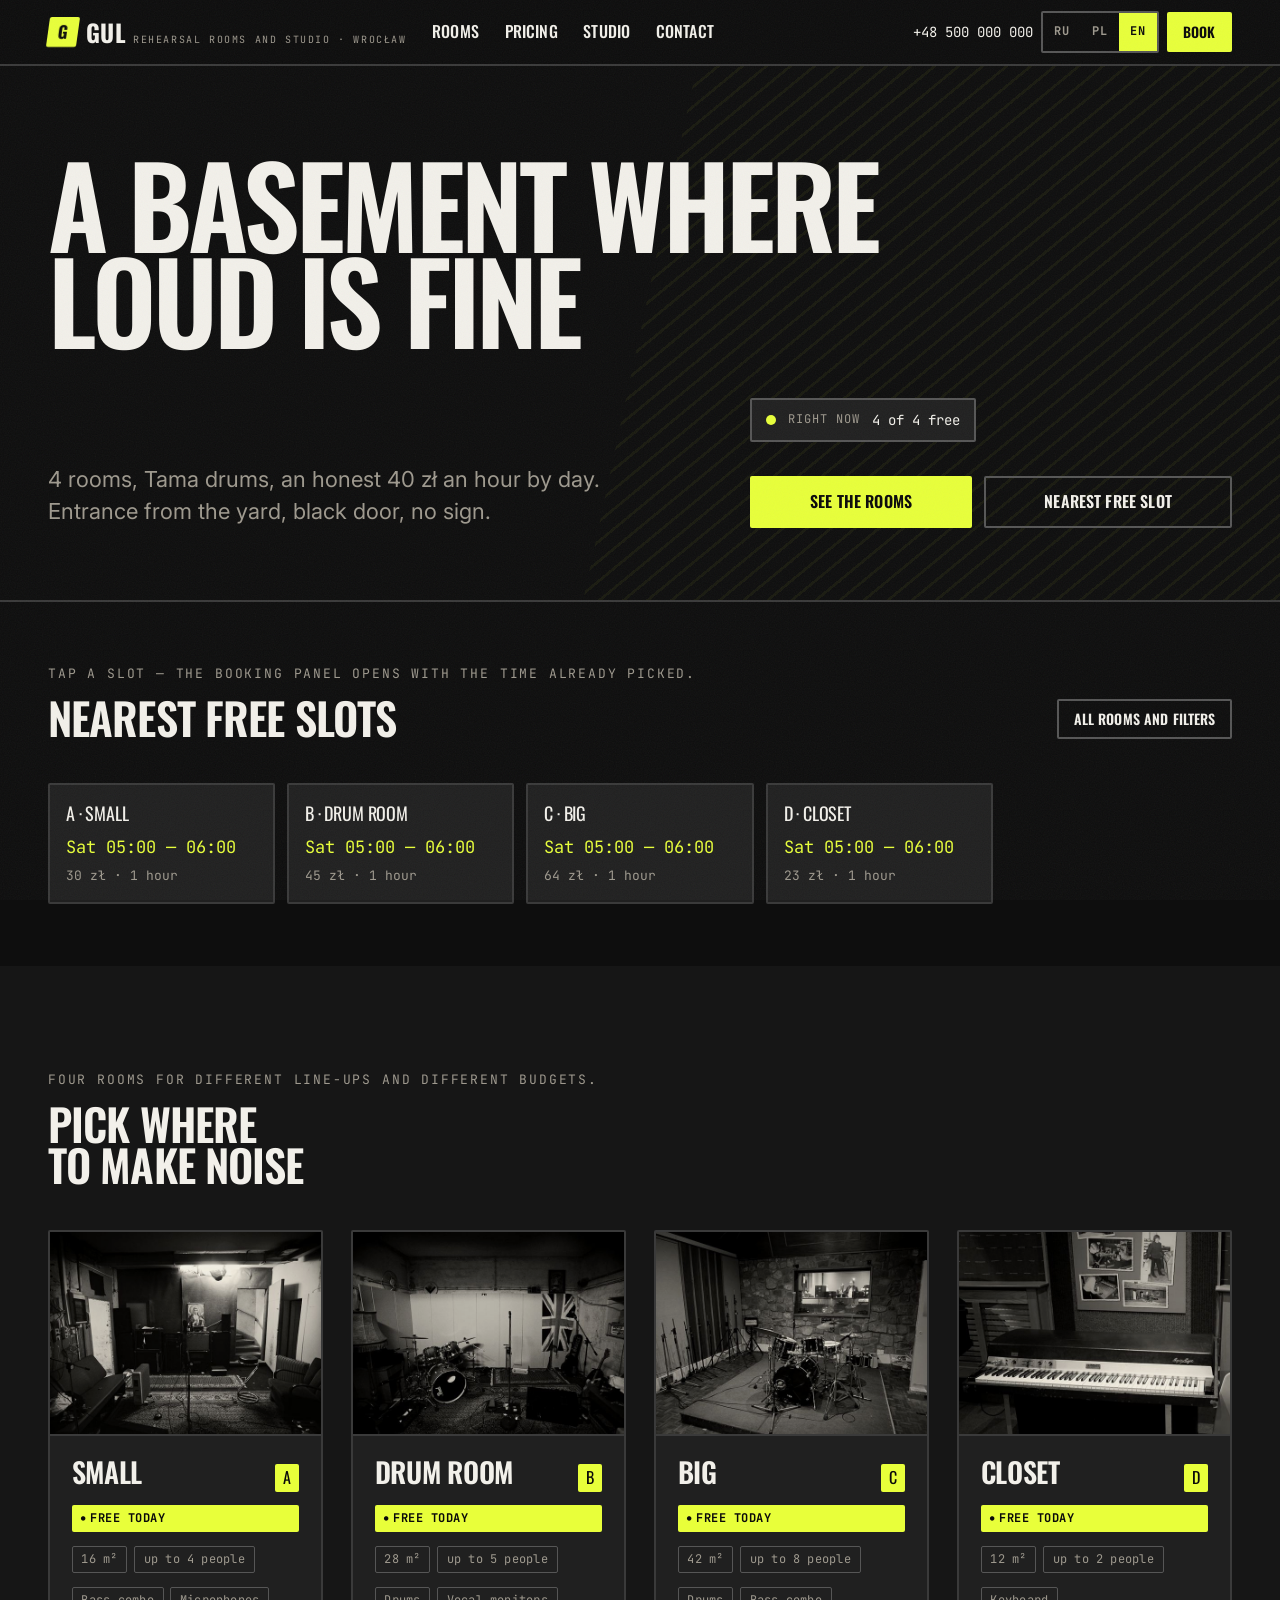
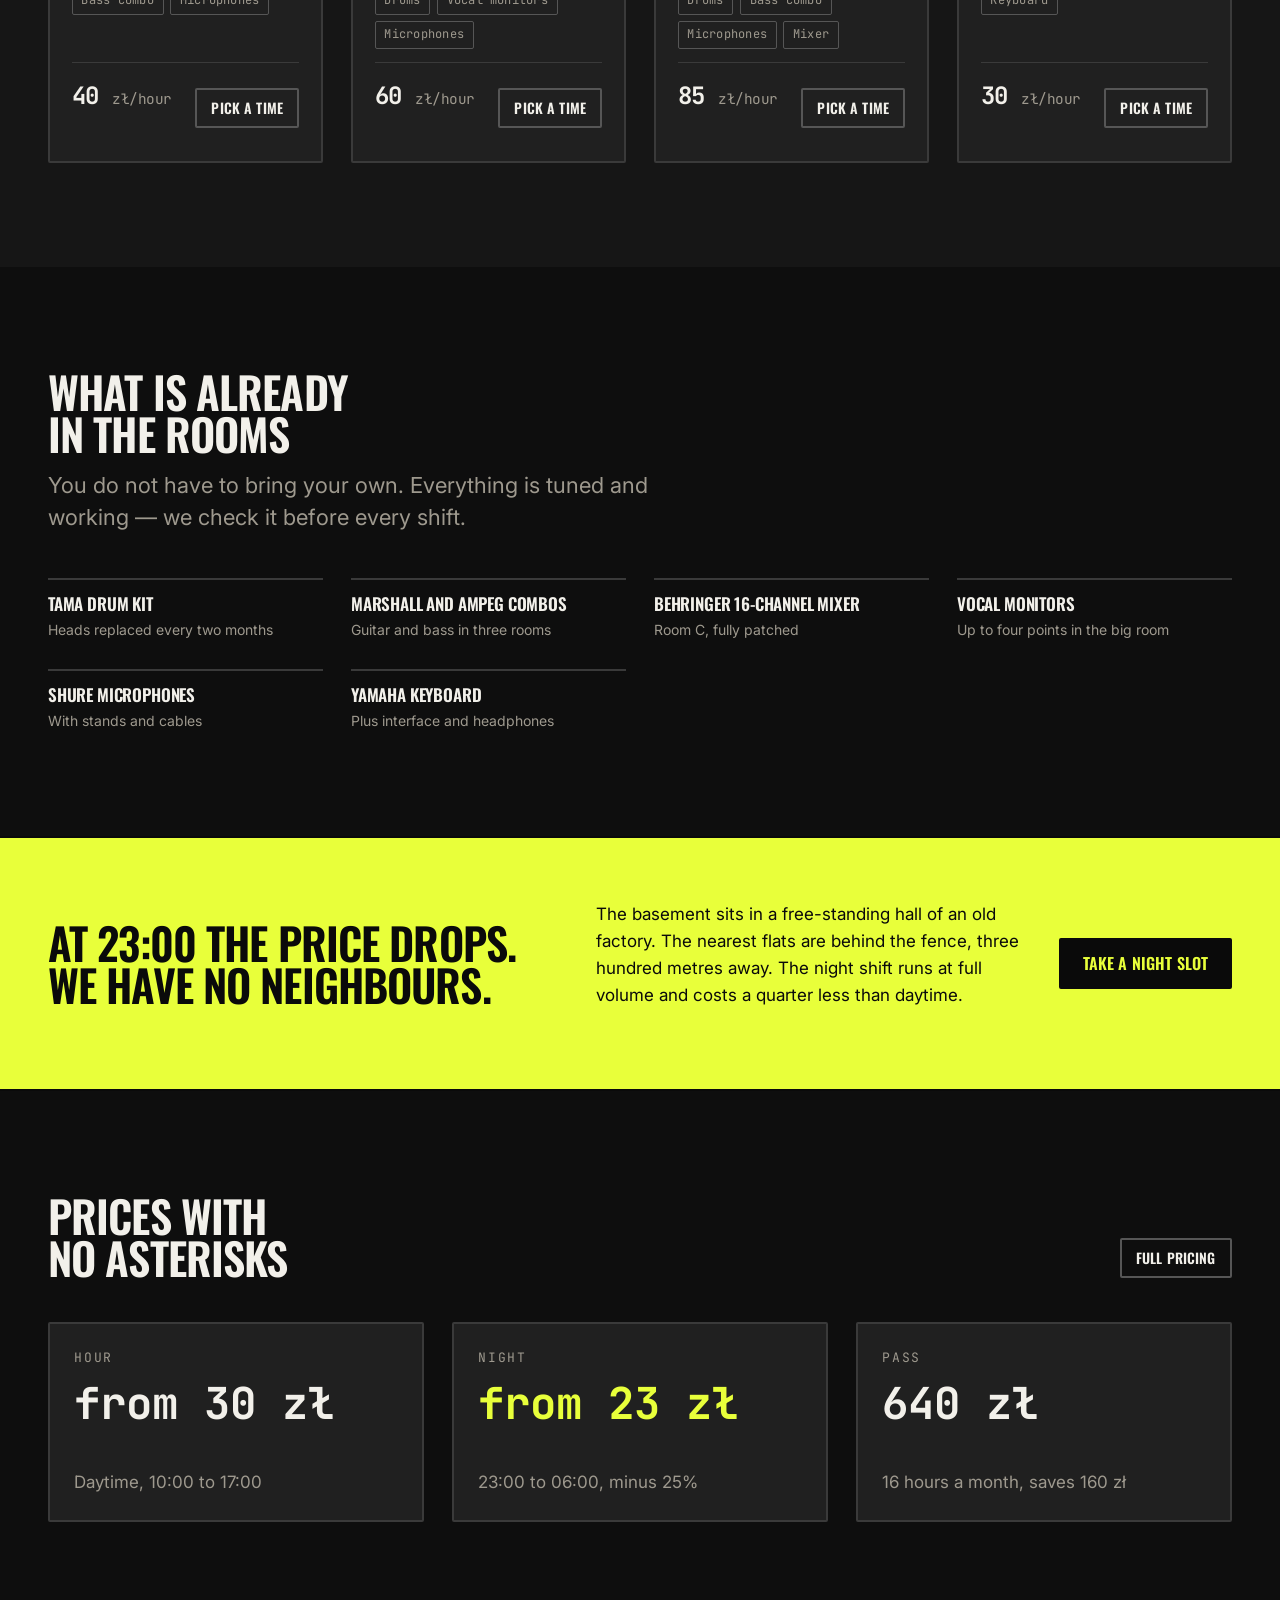
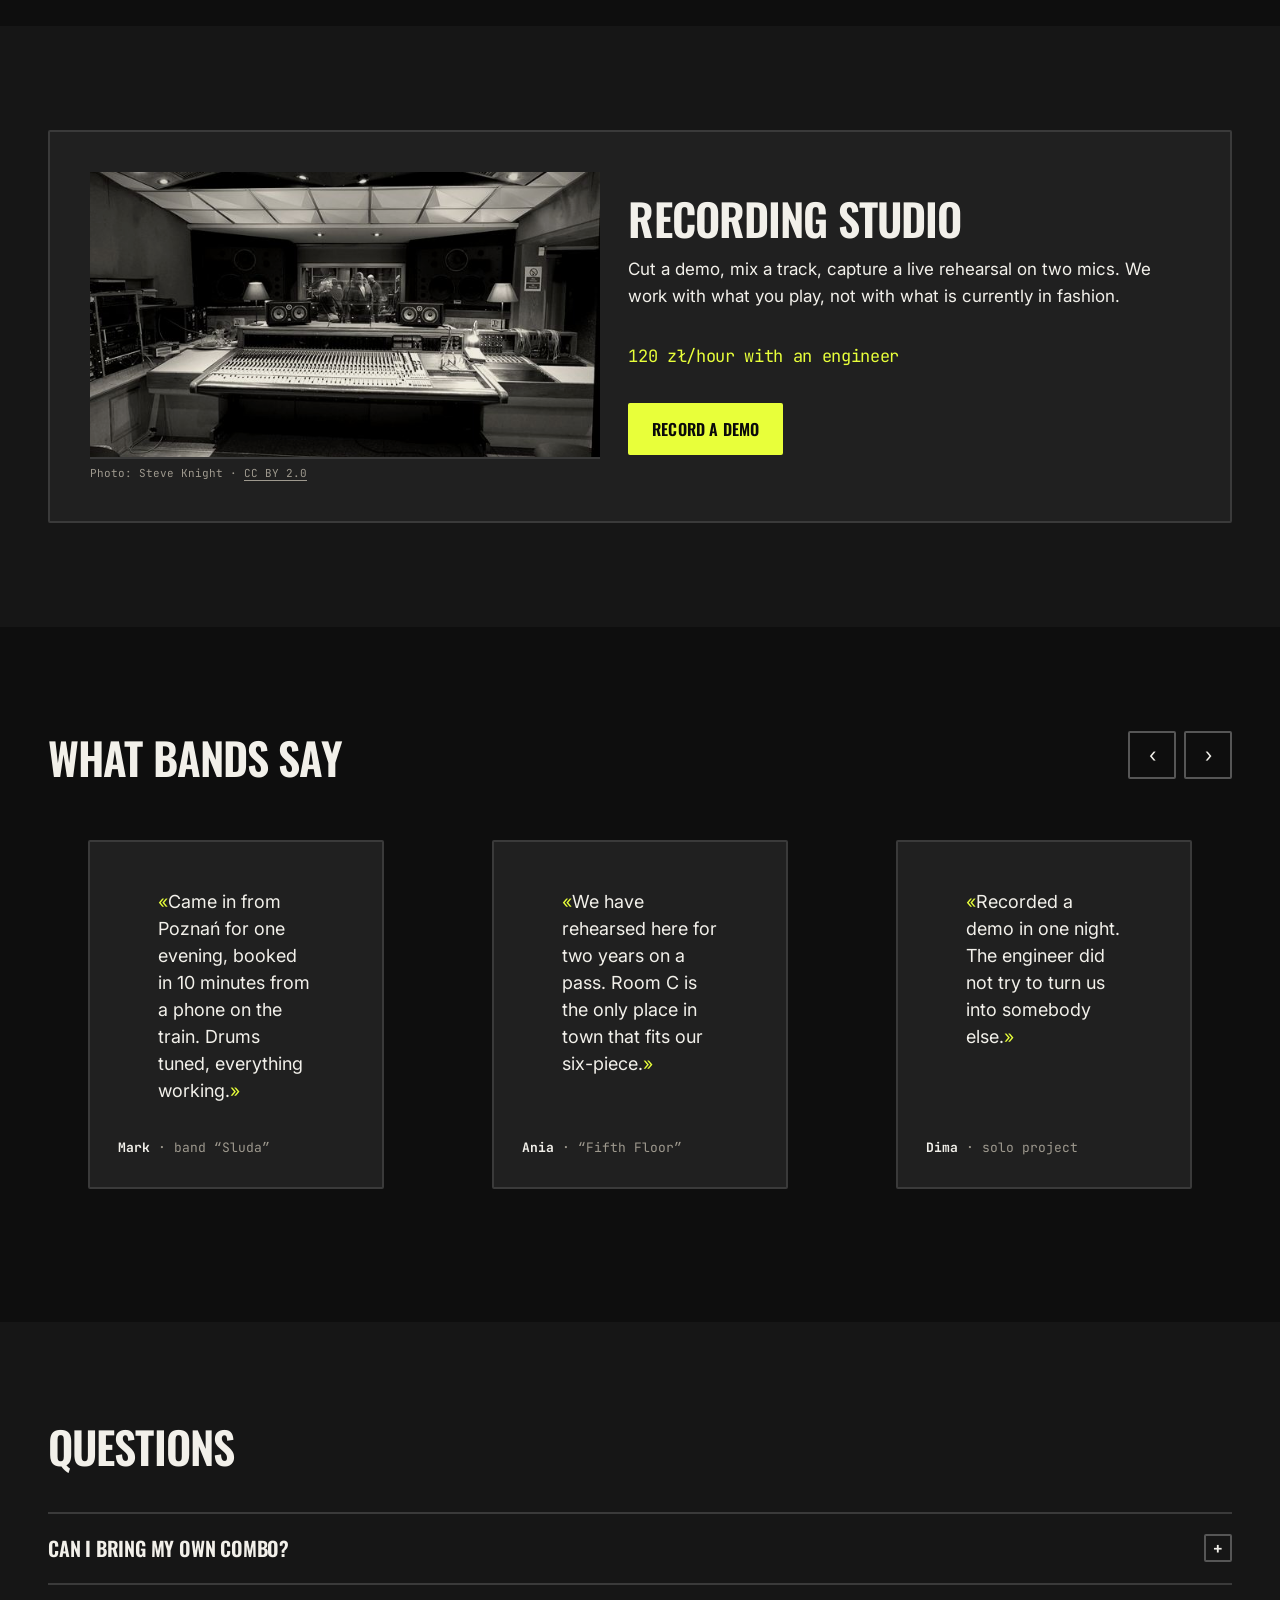
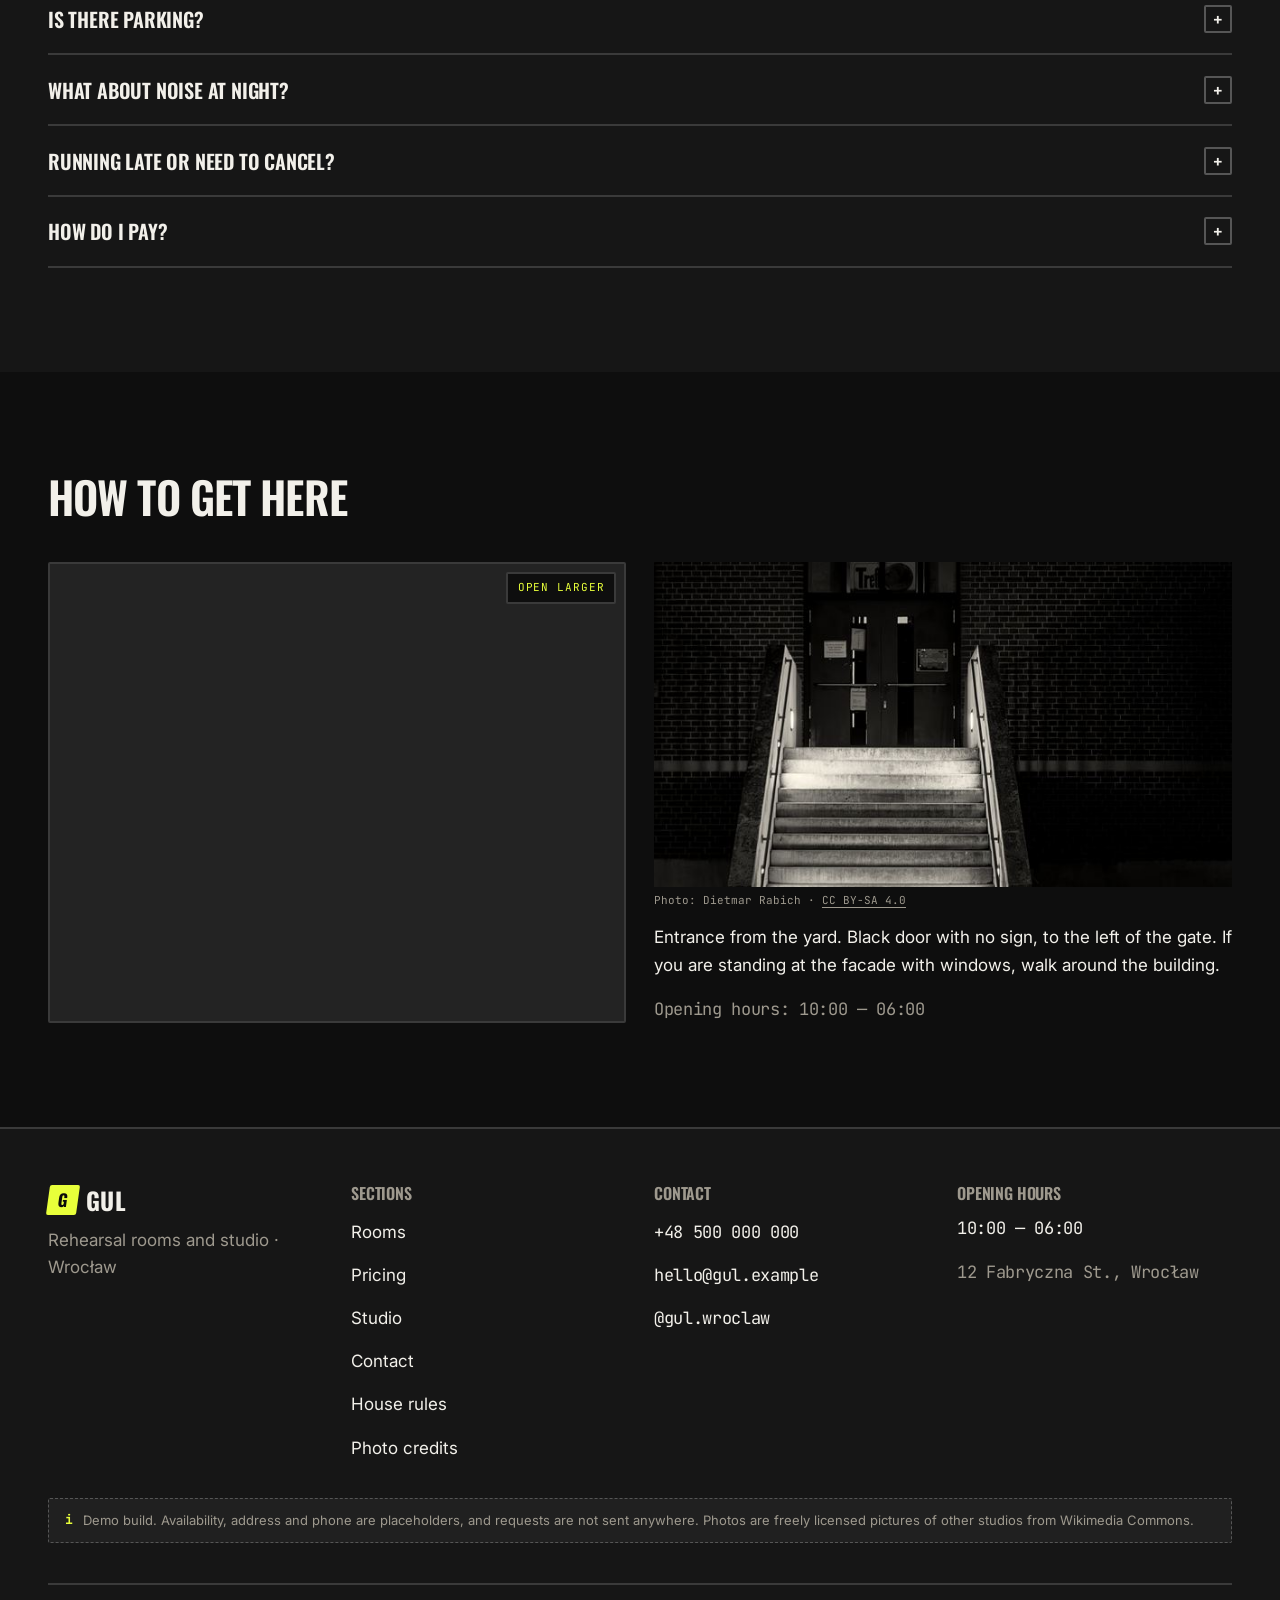
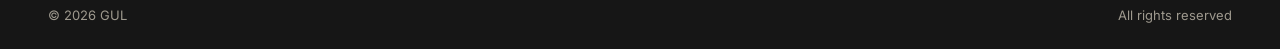
==== commit f9af4516: "Карта OpenStreetMap и фото входа вместо заглушек - фото входа: кадр с Wikimedia Commons, обработан о" ====
--- a/index.html
+++ b/index.html
@@ -303,17 +303,25 @@
       </div>
 
       <div class="grid-2">
-        <div class="map-placeholder" data-reveal>
-          <span class="map-pin" aria-hidden="true">◉</span>
-          <span data-i18n="map.placeholder">Здесь будет карта</span>
-          <span class="mono" data-contact="address">ул. Фабрична 12, Вроцлав</span>
+        <div class="map-embed" data-reveal>
+          <iframe
+            src="https://www.openstreetmap.org/export/embed.html?bbox=16.9808%2C51.1063%2C16.9928%2C51.1119&amp;layer=mapnik&amp;marker=51.1090617%2C16.9867689"
+            title="Карта: ул. Фабрична 12, Вроцлав" data-i18n-attr="title:map.frameTitle"
+            loading="lazy" referrerpolicy="no-referrer-when-downgrade"></iframe>
+          <a class="map-embed__link" href="https://www.openstreetmap.org/?mlat=51.10906&amp;mlon=16.98677#map=17/51.10906/16.98677"
+             target="_blank" rel="noopener noreferrer" data-i18n="map.bigger">Открыть крупнее</a>
         </div>
 
         <div data-reveal data-reveal-delay="80">
-          <div class="poster poster--wide" role="img" aria-label="Фото входа">
-            <span class="poster__letter" aria-hidden="true">IN</span>
-            <span class="poster__note" data-i18n="map.photoPlaceholder">Фото входа</span>
-          </div>
+          <figure class="gallery__figure">
+            <img src="assets/img/rooms/entrance-sm.jpg"
+                 srcset="assets/img/rooms/entrance-sm.jpg 640w, assets/img/rooms/entrance-lg.jpg 1280w"
+                 sizes="(min-width: 860px) 45vw, 100vw"
+                 width="1280" height="720" loading="lazy" decoding="async"
+                 alt="Бетонная лестница к чёрной двери без вывески в кирпичной стене"
+                 data-i18n-attr="alt:map.photoAlt">
+            <figcaption class="gallery__credit" data-credit="entrance"></figcaption>
+          </figure>
           <p style="margin-top:1rem" data-i18n="map.note">Вход со двора. Чёрная дверь без вывески, слева от ворот. Если стоите перед фасадом с окнами — обойдите здание.</p>
           <p class="mono muted"><span data-i18n="map.hoursTitle">Часы работы</span>: <span data-contact="hours">10:00 — 06:00</span></p>
         </div>
--- a/assets/css/layout.css
+++ b/assets/css/layout.css
@@ -480,6 +480,46 @@
 }
 .map-pin { font-size: 2rem; color: var(--acid); line-height: 1; }
 
+/* Карта OpenStreetMap в iframe: ключа и регистрации не требует.
+   Кадр светлый, поэтому выворачиваем его в тёмный — светлое пятно посреди
+   чёрной страницы било бы по глазам ночью, а сайт смотрят как раз ночью.
+   invert + hue-rotate возвращает воде синий цвет после выворота. */
+.map-embed {
+  position: relative;
+  min-height: 300px;
+  border: var(--bw) solid var(--line);
+  border-radius: var(--r);
+  overflow: hidden;
+  background-color: var(--card-2);
+}
+.map-embed iframe {
+  display: block;
+  width: 100%;
+  height: 100%;
+  min-height: 300px;
+  border: 0;
+  filter: invert(0.9) hue-rotate(180deg) grayscale(0.5) contrast(0.92) brightness(1.05);
+}
+/* Кнопка стоит сверху: внизу кадра OpenStreetMap печатает свой копирайт,
+   а его перекрывать нельзя — это условие лицензии данных. */
+.map-embed__link {
+  position: absolute;
+  right: 0.5rem;
+  top: 0.5rem;
+  padding: 0.35rem 0.6rem;
+  background: var(--bg);
+  border: var(--bw) solid var(--line);
+  border-radius: var(--r);
+  font-family: var(--font-mono);
+  font-size: 0.6875rem;
+  text-transform: uppercase;
+  letter-spacing: 0.08em;
+  text-decoration: none;
+  color: var(--acid);
+}
+.map-embed__link:hover,
+.map-embed__link:focus-visible { background: var(--card); }
+
 /* ============================================================================
    АВТОРЫ ФОТОГРАФИЙ
    ============================================================================ */
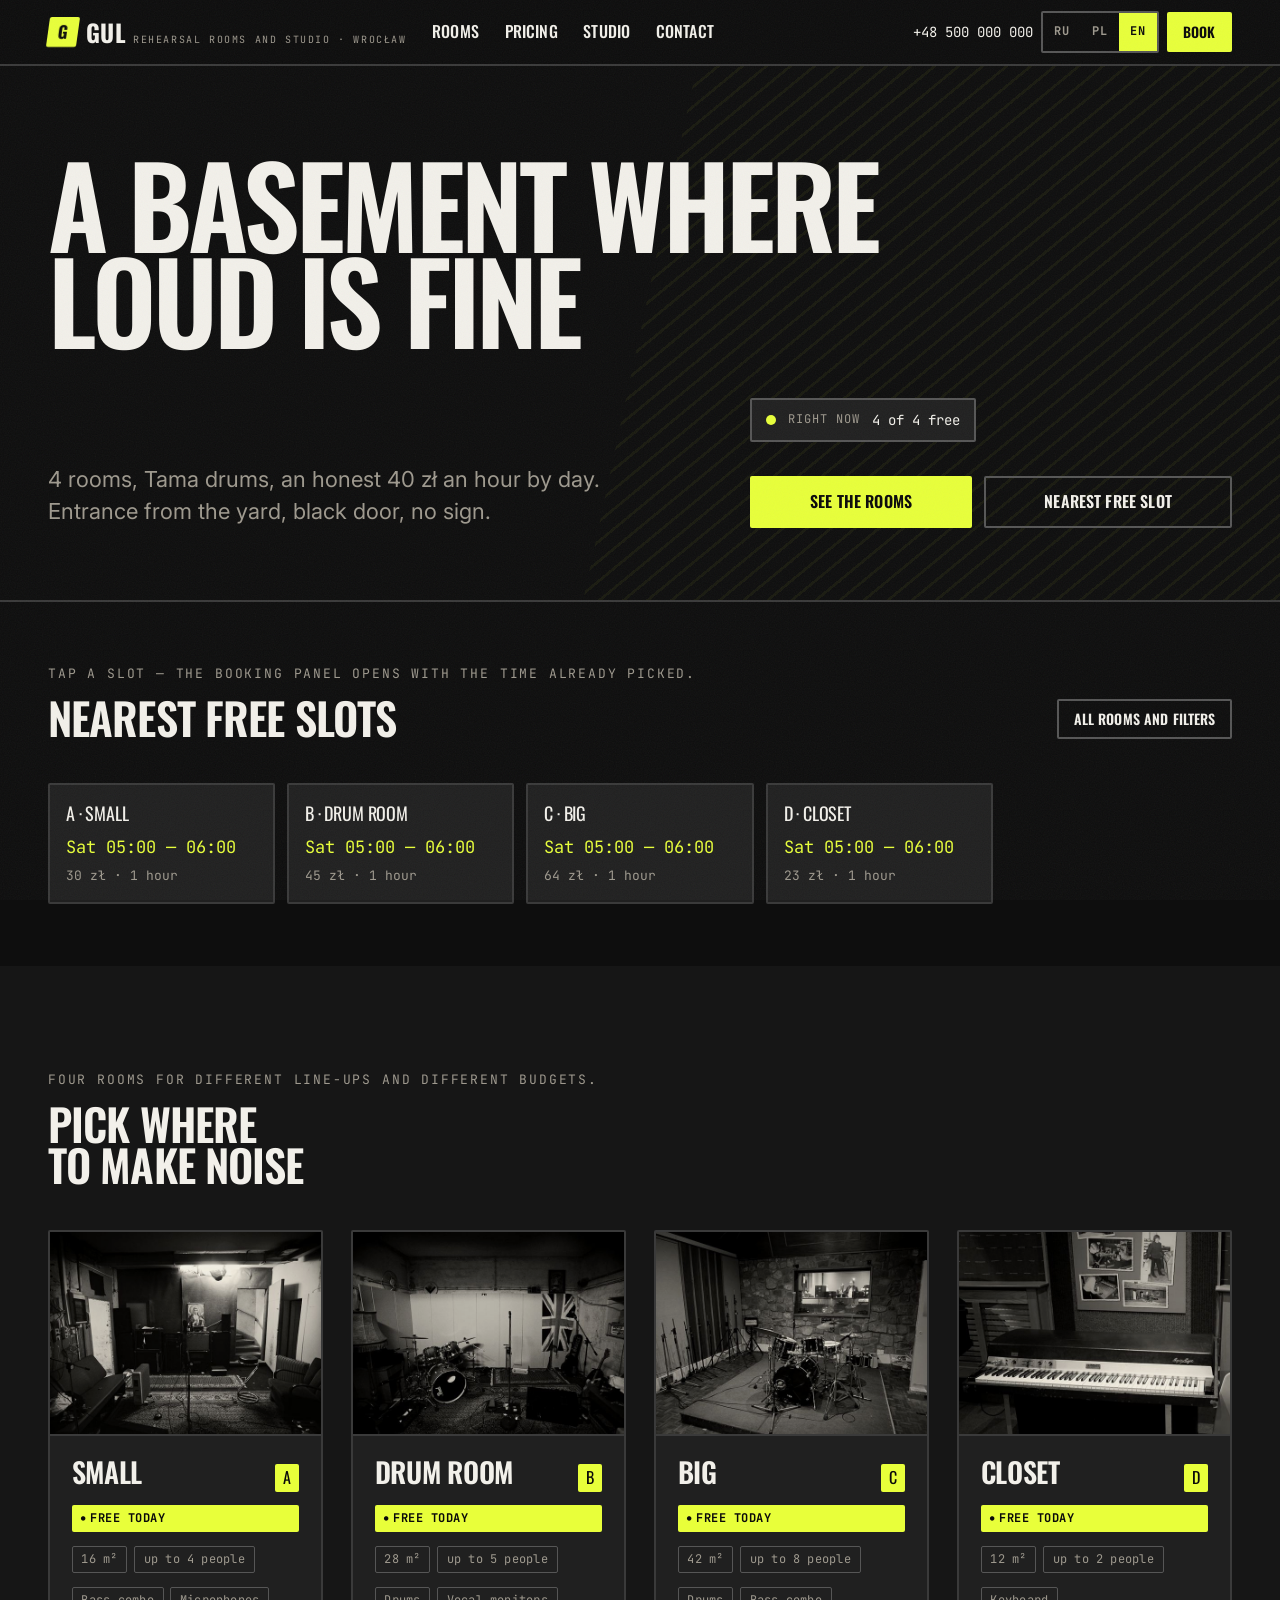
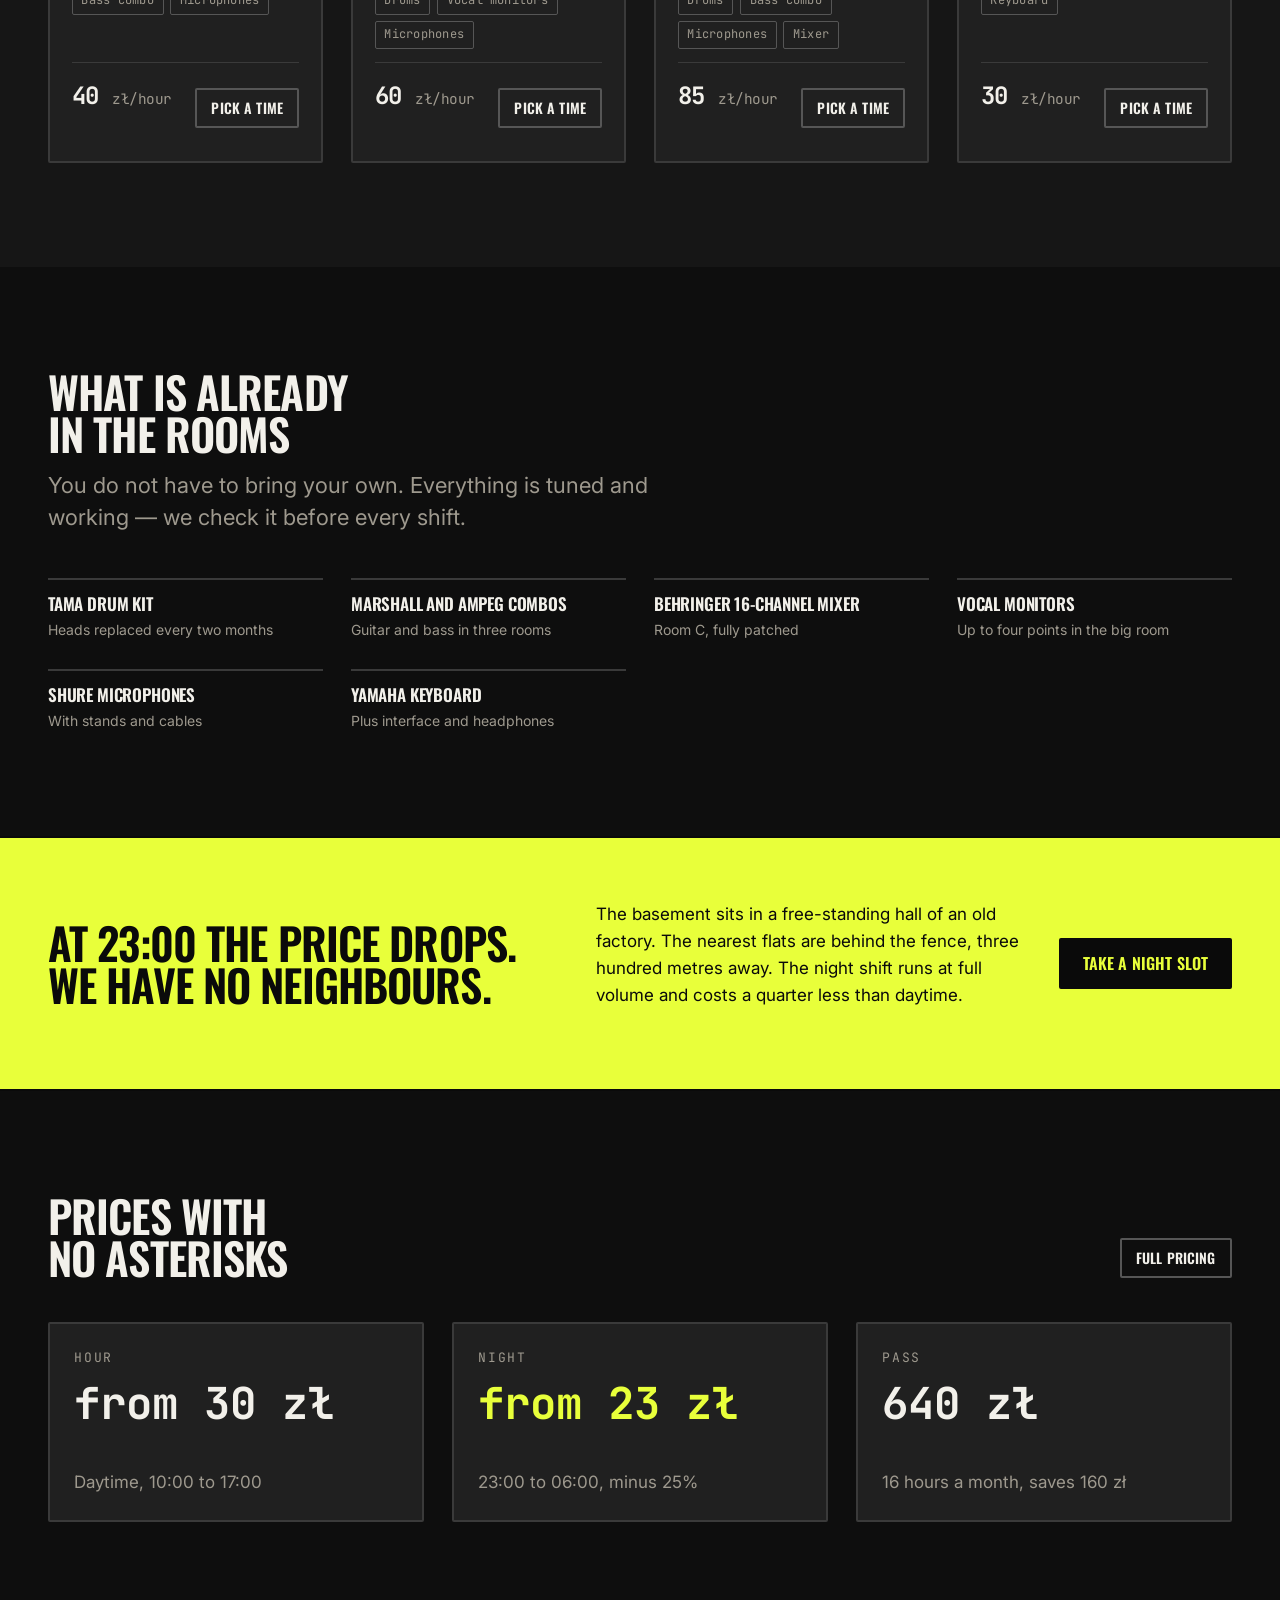
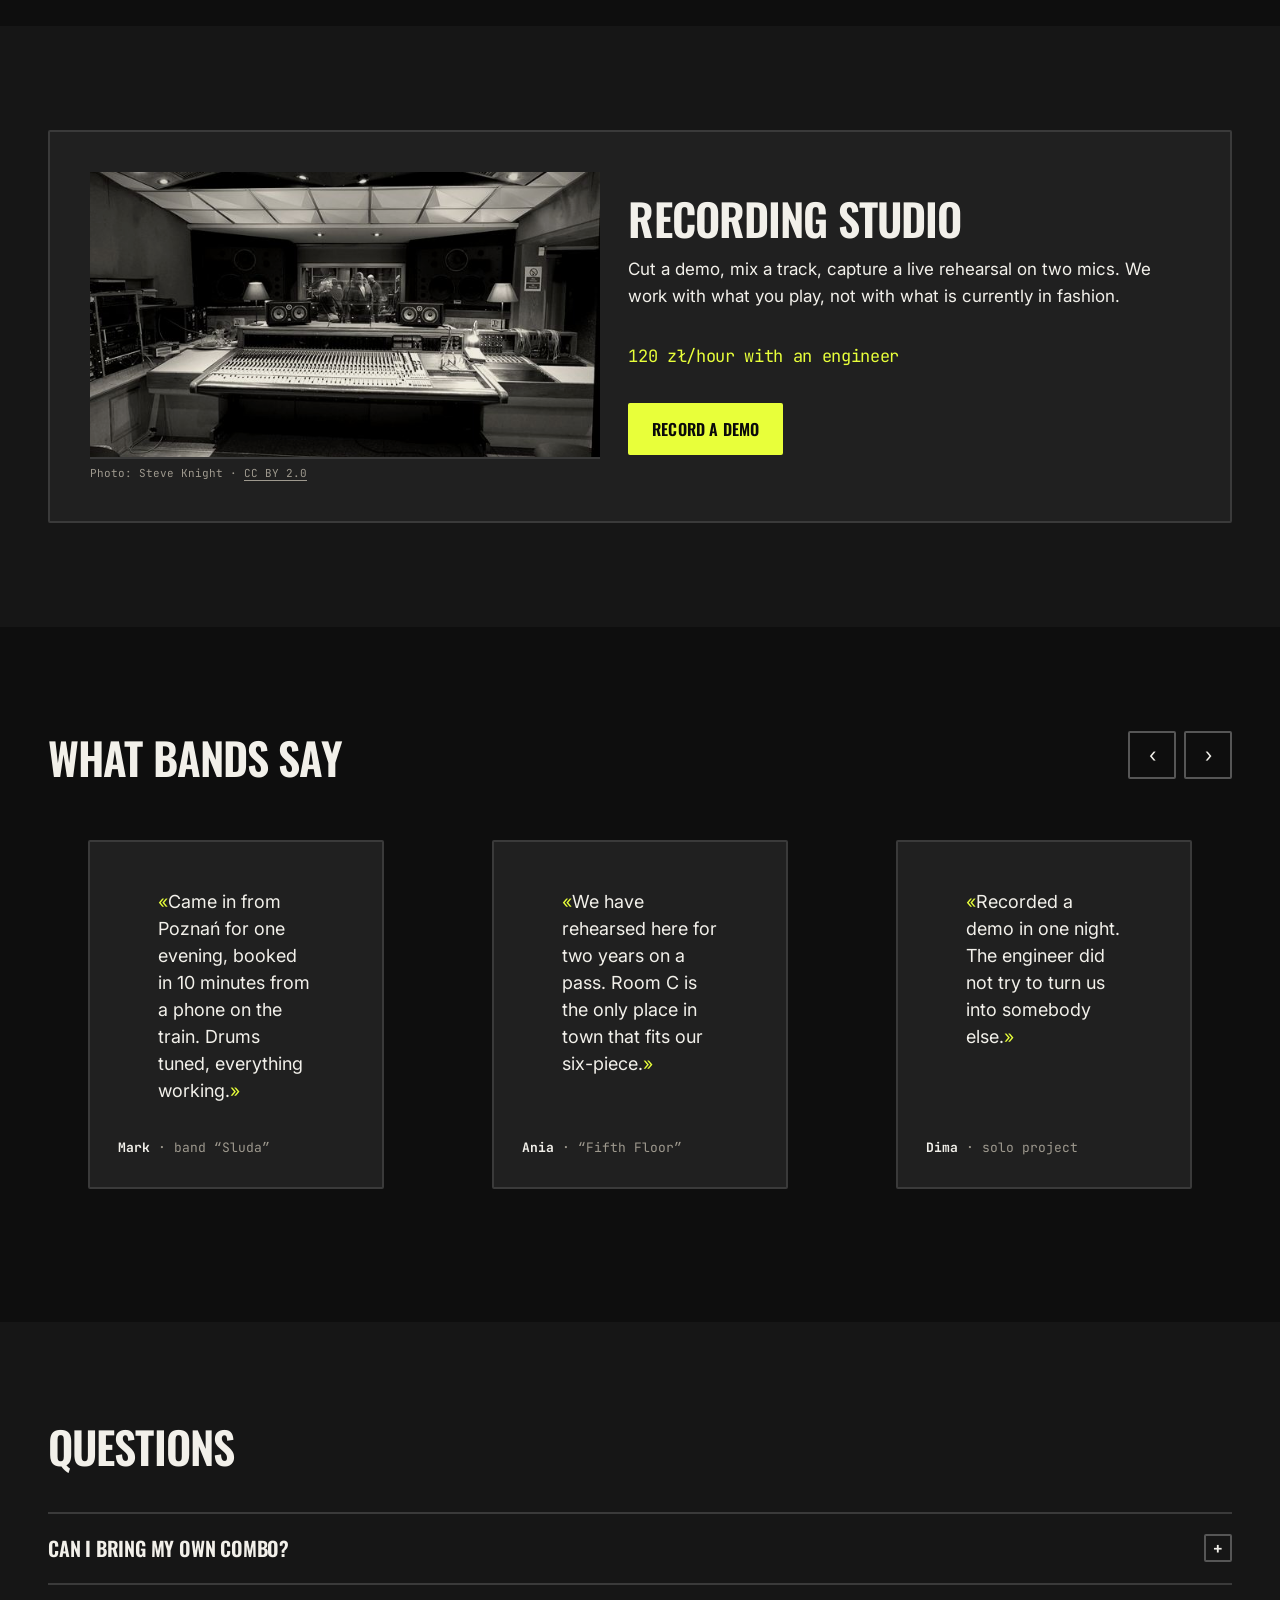
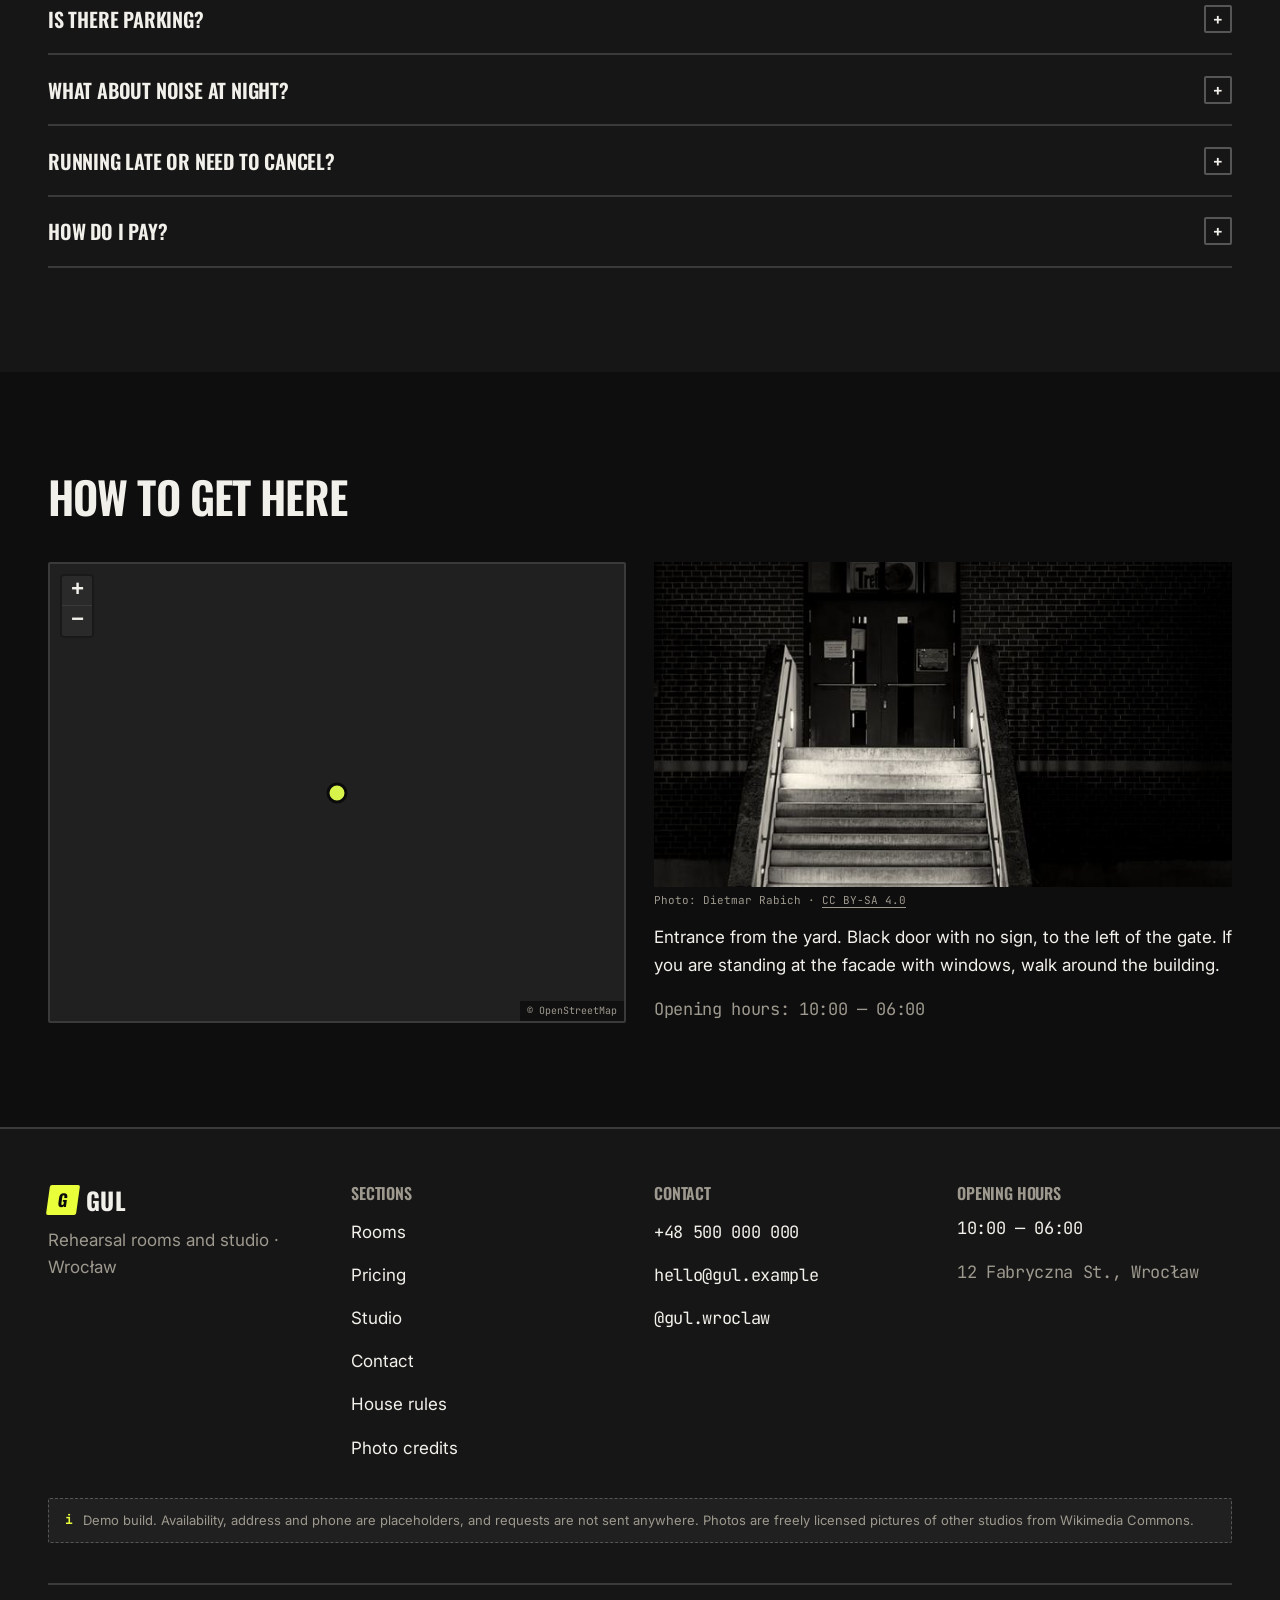
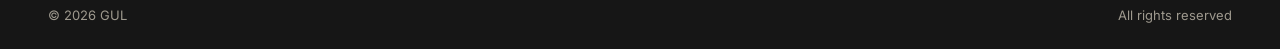
==== commit c9fd8650: "Своя карта на Leaflet вместо кадра с osm.org В стандартном iframe openstreetmap.org нижняя полоса со" ====
--- a/index.html
+++ b/index.html
@@ -25,6 +25,7 @@
 <link rel="preconnect" href="https://fonts.gstatic.com" crossorigin>
 <link href="https://fonts.googleapis.com/css2?family=Oswald:wght@400;500;600;700&family=Inter:wght@400;500;700&family=JetBrains+Mono:wght@400;700&display=swap" rel="stylesheet">
 
+<link rel="stylesheet" href="assets/vendor/leaflet/leaflet.css">
 <link rel="stylesheet" href="assets/css/base.css">
 <link rel="stylesheet" href="assets/css/components.css">
 <link rel="stylesheet" href="assets/css/layout.css">
@@ -304,12 +305,9 @@
 
       <div class="grid-2">
         <div class="map-embed" data-reveal>
-          <iframe
-            src="https://www.openstreetmap.org/export/embed.html?bbox=16.9808%2C51.1063%2C16.9928%2C51.1119&amp;layer=mapnik&amp;marker=51.1090617%2C16.9867689"
-            title="Карта: ул. Фабрична 12, Вроцлав" data-i18n-attr="title:map.frameTitle"
-            loading="lazy" referrerpolicy="no-referrer-when-downgrade"></iframe>
-          <a class="map-embed__link" href="https://www.openstreetmap.org/?mlat=51.10906&amp;mlon=16.98677#map=17/51.10906/16.98677"
-             target="_blank" rel="noopener noreferrer" data-i18n="map.bigger">Открыть крупнее</a>
+          <div class="map-embed__canvas" data-map data-lat="51.1090617" data-lon="16.9867689" data-zoom="16"
+               role="application" aria-label="Карта: ул. Фабрична 12, Вроцлав"
+               data-i18n-attr="aria-label:map.frameTitle"></div>
         </div>
 
         <div data-reveal data-reveal-delay="80">
@@ -381,7 +379,9 @@
 </footer>
 
 <script src="assets/data/rooms.js"></script>
+<script src="assets/vendor/leaflet/leaflet.js"></script>
 <script src="assets/js/i18n.js"></script>
+<script src="assets/js/map.js"></script>
 <script src="assets/js/api.js"></script>
 <script src="assets/js/ui.js"></script>
 <script src="assets/js/booking.js"></script>
--- a/assets/vendor/leaflet/leaflet.css
+++ b/assets/vendor/leaflet/leaflet.css
@@ -0,0 +1,661 @@
+/* required styles */
+
+.leaflet-pane,
+.leaflet-tile,
+.leaflet-marker-icon,
+.leaflet-marker-shadow,
+.leaflet-tile-container,
+.leaflet-pane > svg,
+.leaflet-pane > canvas,
+.leaflet-zoom-box,
+.leaflet-image-layer,
+.leaflet-layer {
+	position: absolute;
+	left: 0;
+	top: 0;
+	}
+.leaflet-container {
+	overflow: hidden;
+	}
+.leaflet-tile,
+.leaflet-marker-icon,
+.leaflet-marker-shadow {
+	-webkit-user-select: none;
+	   -moz-user-select: none;
+	        user-select: none;
+	  -webkit-user-drag: none;
+	}
+/* Prevents IE11 from highlighting tiles in blue */
+.leaflet-tile::selection {
+	background: transparent;
+}
+/* Safari renders non-retina tile on retina better with this, but Chrome is worse */
+.leaflet-safari .leaflet-tile {
+	image-rendering: -webkit-optimize-contrast;
+	}
+/* hack that prevents hw layers "stretching" when loading new tiles */
+.leaflet-safari .leaflet-tile-container {
+	width: 1600px;
+	height: 1600px;
+	-webkit-transform-origin: 0 0;
+	}
+.leaflet-marker-icon,
+.leaflet-marker-shadow {
+	display: block;
+	}
+/* .leaflet-container svg: reset svg max-width decleration shipped in Joomla! (joomla.org) 3.x */
+/* .leaflet-container img: map is broken in FF if you have max-width: 100% on tiles */
+.leaflet-container .leaflet-overlay-pane svg {
+	max-width: none !important;
+	max-height: none !important;
+	}
+.leaflet-container .leaflet-marker-pane img,
+.leaflet-container .leaflet-shadow-pane img,
+.leaflet-container .leaflet-tile-pane img,
+.leaflet-container img.leaflet-image-layer,
+.leaflet-container .leaflet-tile {
+	max-width: none !important;
+	max-height: none !important;
+	width: auto;
+	padding: 0;
+	}
+
+.leaflet-container img.leaflet-tile {
+	/* See: https://bugs.chromium.org/p/chromium/issues/detail?id=600120 */
+	mix-blend-mode: plus-lighter;
+}
+
+.leaflet-container.leaflet-touch-zoom {
+	-ms-touch-action: pan-x pan-y;
+	touch-action: pan-x pan-y;
+	}
+.leaflet-container.leaflet-touch-drag {
+	-ms-touch-action: pinch-zoom;
+	/* Fallback for FF which doesn't support pinch-zoom */
+	touch-action: none;
+	touch-action: pinch-zoom;
+}
+.leaflet-container.leaflet-touch-drag.leaflet-touch-zoom {
+	-ms-touch-action: none;
+	touch-action: none;
+}
+.leaflet-container {
+	-webkit-tap-highlight-color: transparent;
+}
+.leaflet-container a {
+	-webkit-tap-highlight-color: rgba(51, 181, 229, 0.4);
+}
+.leaflet-tile {
+	filter: inherit;
+	visibility: hidden;
+	}
+.leaflet-tile-loaded {
+	visibility: inherit;
+	}
+.leaflet-zoom-box {
+	width: 0;
+	height: 0;
+	-moz-box-sizing: border-box;
+	     box-sizing: border-box;
+	z-index: 800;
+	}
+/* workaround for https://bugzilla.mozilla.org/show_bug.cgi?id=888319 */
+.leaflet-overlay-pane svg {
+	-moz-user-select: none;
+	}
+
+.leaflet-pane         { z-index: 400; }
+
+.leaflet-tile-pane    { z-index: 200; }
+.leaflet-overlay-pane { z-index: 400; }
+.leaflet-shadow-pane  { z-index: 500; }
+.leaflet-marker-pane  { z-index: 600; }
+.leaflet-tooltip-pane   { z-index: 650; }
+.leaflet-popup-pane   { z-index: 700; }
+
+.leaflet-map-pane canvas { z-index: 100; }
+.leaflet-map-pane svg    { z-index: 200; }
+
+.leaflet-vml-shape {
+	width: 1px;
+	height: 1px;
+	}
+.lvml {
+	behavior: url(#default#VML);
+	display: inline-block;
+	position: absolute;
+	}
+
+
+/* control positioning */
+
+.leaflet-control {
+	position: relative;
+	z-index: 800;
+	pointer-events: visiblePainted; /* IE 9-10 doesn't have auto */
+	pointer-events: auto;
+	}
+.leaflet-top,
+.leaflet-bottom {
+	position: absolute;
+	z-index: 1000;
+	pointer-events: none;
+	}
+.leaflet-top {
+	top: 0;
+	}
+.leaflet-right {
+	right: 0;
+	}
+.leaflet-bottom {
+	bottom: 0;
+	}
+.leaflet-left {
+	left: 0;
+	}
+.leaflet-control {
+	float: left;
+	clear: both;
+	}
+.leaflet-right .leaflet-control {
+	float: right;
+	}
+.leaflet-top .leaflet-control {
+	margin-top: 10px;
+	}
+.leaflet-bottom .leaflet-control {
+	margin-bottom: 10px;
+	}
+.leaflet-left .leaflet-control {
+	margin-left: 10px;
+	}
+.leaflet-right .leaflet-control {
+	margin-right: 10px;
+	}
+
+
+/* zoom and fade animations */
+
+.leaflet-fade-anim .leaflet-popup {
+	opacity: 0;
+	-webkit-transition: opacity 0.2s linear;
+	   -moz-transition: opacity 0.2s linear;
+	        transition: opacity 0.2s linear;
+	}
+.leaflet-fade-anim .leaflet-map-pane .leaflet-popup {
+	opacity: 1;
+	}
+.leaflet-zoom-animated {
+	-webkit-transform-origin: 0 0;
+	    -ms-transform-origin: 0 0;
+	        transform-origin: 0 0;
+	}
+svg.leaflet-zoom-animated {
+	will-change: transform;
+}
+
+.leaflet-zoom-anim .leaflet-zoom-animated {
+	-webkit-transition: -webkit-transform 0.25s cubic-bezier(0,0,0.25,1);
+	   -moz-transition:    -moz-transform 0.25s cubic-bezier(0,0,0.25,1);
+	        transition:         transform 0.25s cubic-bezier(0,0,0.25,1);
+	}
+.leaflet-zoom-anim .leaflet-tile,
+.leaflet-pan-anim .leaflet-tile {
+	-webkit-transition: none;
+	   -moz-transition: none;
+	        transition: none;
+	}
+
+.leaflet-zoom-anim .leaflet-zoom-hide {
+	visibility: hidden;
+	}
+
+
+/* cursors */
+
+.leaflet-interactive {
+	cursor: pointer;
+	}
+.leaflet-grab {
+	cursor: -webkit-grab;
+	cursor:    -moz-grab;
+	cursor:         grab;
+	}
+.leaflet-crosshair,
+.leaflet-crosshair .leaflet-interactive {
+	cursor: crosshair;
+	}
+.leaflet-popup-pane,
+.leaflet-control {
+	cursor: auto;
+	}
+.leaflet-dragging .leaflet-grab,
+.leaflet-dragging .leaflet-grab .leaflet-interactive,
+.leaflet-dragging .leaflet-marker-draggable {
+	cursor: move;
+	cursor: -webkit-grabbing;
+	cursor:    -moz-grabbing;
+	cursor:         grabbing;
+	}
+
+/* marker & overlays interactivity */
+.leaflet-marker-icon,
+.leaflet-marker-shadow,
+.leaflet-image-layer,
+.leaflet-pane > svg path,
+.leaflet-tile-container {
+	pointer-events: none;
+	}
+
+.leaflet-marker-icon.leaflet-interactive,
+.leaflet-image-layer.leaflet-interactive,
+.leaflet-pane > svg path.leaflet-interactive,
+svg.leaflet-image-layer.leaflet-interactive path {
+	pointer-events: visiblePainted; /* IE 9-10 doesn't have auto */
+	pointer-events: auto;
+	}
+
+/* visual tweaks */
+
+.leaflet-container {
+	background: #ddd;
+	outline-offset: 1px;
+	}
+.leaflet-container a {
+	color: #0078A8;
+	}
+.leaflet-zoom-box {
+	border: 2px dotted #38f;
+	background: rgba(255,255,255,0.5);
+	}
+
+
+/* general typography */
+.leaflet-container {
+	font-family: "Helvetica Neue", Arial, Helvetica, sans-serif;
+	font-size: 12px;
+	font-size: 0.75rem;
+	line-height: 1.5;
+	}
+
+
+/* general toolbar styles */
+
+.leaflet-bar {
+	box-shadow: 0 1px 5px rgba(0,0,0,0.65);
+	border-radius: 4px;
+	}
+.leaflet-bar a {
+	background-color: #fff;
+	border-bottom: 1px solid #ccc;
+	width: 26px;
+	height: 26px;
+	line-height: 26px;
+	display: block;
+	text-align: center;
+	text-decoration: none;
+	color: black;
+	}
+.leaflet-bar a,
+.leaflet-control-layers-toggle {
+	background-position: 50% 50%;
+	background-repeat: no-repeat;
+	display: block;
+	}
+.leaflet-bar a:hover,
+.leaflet-bar a:focus {
+	background-color: #f4f4f4;
+	}
+.leaflet-bar a:first-child {
+	border-top-left-radius: 4px;
+	border-top-right-radius: 4px;
+	}
+.leaflet-bar a:last-child {
+	border-bottom-left-radius: 4px;
+	border-bottom-right-radius: 4px;
+	border-bottom: none;
+	}
+.leaflet-bar a.leaflet-disabled {
+	cursor: default;
+	background-color: #f4f4f4;
+	color: #bbb;
+	}
+
+.leaflet-touch .leaflet-bar a {
+	width: 30px;
+	height: 30px;
+	line-height: 30px;
+	}
+.leaflet-touch .leaflet-bar a:first-child {
+	border-top-left-radius: 2px;
+	border-top-right-radius: 2px;
+	}
+.leaflet-touch .leaflet-bar a:last-child {
+	border-bottom-left-radius: 2px;
+	border-bottom-right-radius: 2px;
+	}
+
+/* zoom control */
+
+.leaflet-control-zoom-in,
+.leaflet-control-zoom-out {
+	font: bold 18px 'Lucida Console', Monaco, monospace;
+	text-indent: 1px;
+	}
+
+.leaflet-touch .leaflet-control-zoom-in, .leaflet-touch .leaflet-control-zoom-out  {
+	font-size: 22px;
+	}
+
+
+/* layers control */
+
+.leaflet-control-layers {
+	box-shadow: 0 1px 5px rgba(0,0,0,0.4);
+	background: #fff;
+	border-radius: 5px;
+	}
+.leaflet-control-layers-toggle {
+	background-image: url(images/layers.png);
+	width: 36px;
+	height: 36px;
+	}
+.leaflet-retina .leaflet-control-layers-toggle {
+	background-image: url(images/layers-2x.png);
+	background-size: 26px 26px;
+	}
+.leaflet-touch .leaflet-control-layers-toggle {
+	width: 44px;
+	height: 44px;
+	}
+.leaflet-control-layers .leaflet-control-layers-list,
+.leaflet-control-layers-expanded .leaflet-control-layers-toggle {
+	display: none;
+	}
+.leaflet-control-layers-expanded .leaflet-control-layers-list {
+	display: block;
+	position: relative;
+	}
+.leaflet-control-layers-expanded {
+	padding: 6px 10px 6px 6px;
+	color: #333;
+	background: #fff;
+	}
+.leaflet-control-layers-scrollbar {
+	overflow-y: scroll;
+	overflow-x: hidden;
+	padding-right: 5px;
+	}
+.leaflet-control-layers-selector {
+	margin-top: 2px;
+	position: relative;
+	top: 1px;
+	}
+.leaflet-control-layers label {
+	display: block;
+	font-size: 13px;
+	font-size: 1.08333em;
+	}
+.leaflet-control-layers-separator {
+	height: 0;
+	border-top: 1px solid #ddd;
+	margin: 5px -10px 5px -6px;
+	}
+
+/* Default icon URLs */
+.leaflet-default-icon-path { /* used only in path-guessing heuristic, see L.Icon.Default */
+	background-image: url(images/marker-icon.png);
+	}
+
+
+/* attribution and scale controls */
+
+.leaflet-container .leaflet-control-attribution {
+	background: #fff;
+	background: rgba(255, 255, 255, 0.8);
+	margin: 0;
+	}
+.leaflet-control-attribution,
+.leaflet-control-scale-line {
+	padding: 0 5px;
+	color: #333;
+	line-height: 1.4;
+	}
+.leaflet-control-attribution a {
+	text-decoration: none;
+	}
+.leaflet-control-attribution a:hover,
+.leaflet-control-attribution a:focus {
+	text-decoration: underline;
+	}
+.leaflet-attribution-flag {
+	display: inline !important;
+	vertical-align: baseline !important;
+	width: 1em;
+	height: 0.6669em;
+	}
+.leaflet-left .leaflet-control-scale {
+	margin-left: 5px;
+	}
+.leaflet-bottom .leaflet-control-scale {
+	margin-bottom: 5px;
+	}
+.leaflet-control-scale-line {
+	border: 2px solid #777;
+	border-top: none;
+	line-height: 1.1;
+	padding: 2px 5px 1px;
+	white-space: nowrap;
+	-moz-box-sizing: border-box;
+	     box-sizing: border-box;
+	background: rgba(255, 255, 255, 0.8);
+	text-shadow: 1px 1px #fff;
+	}
+.leaflet-control-scale-line:not(:first-child) {
+	border-top: 2px solid #777;
+	border-bottom: none;
+	margin-top: -2px;
+	}
+.leaflet-control-scale-line:not(:first-child):not(:last-child) {
+	border-bottom: 2px solid #777;
+	}
+
+.leaflet-touch .leaflet-control-attribution,
+.leaflet-touch .leaflet-control-layers,
+.leaflet-touch .leaflet-bar {
+	box-shadow: none;
+	}
+.leaflet-touch .leaflet-control-layers,
+.leaflet-touch .leaflet-bar {
+	border: 2px solid rgba(0,0,0,0.2);
+	background-clip: padding-box;
+	}
+
+
+/* popup */
+
+.leaflet-popup {
+	position: absolute;
+	text-align: center;
+	margin-bottom: 20px;
+	}
+.leaflet-popup-content-wrapper {
+	padding: 1px;
+	text-align: left;
+	border-radius: 12px;
+	}
+.leaflet-popup-content {
+	margin: 13px 24px 13px 20px;
+	line-height: 1.3;
+	font-size: 13px;
+	font-size: 1.08333em;
+	min-height: 1px;
+	}
+.leaflet-popup-content p {
+	margin: 17px 0;
+	margin: 1.3em 0;
+	}
+.leaflet-popup-tip-container {
+	width: 40px;
+	height: 20px;
+	position: absolute;
+	left: 50%;
+	margin-top: -1px;
+	margin-left: -20px;
+	overflow: hidden;
+	pointer-events: none;
+	}
+.leaflet-popup-tip {
+	width: 17px;
+	height: 17px;
+	padding: 1px;
+
+	margin: -10px auto 0;
+	pointer-events: auto;
+
+	-webkit-transform: rotate(45deg);
+	   -moz-transform: rotate(45deg);
+	    -ms-transform: rotate(45deg);
+	        transform: rotate(45deg);
+	}
+.leaflet-popup-content-wrapper,
+.leaflet-popup-tip {
+	background: white;
+	color: #333;
+	box-shadow: 0 3px 14px rgba(0,0,0,0.4);
+	}
+.leaflet-container a.leaflet-popup-close-button {
+	position: absolute;
+	top: 0;
+	right: 0;
+	border: none;
+	text-align: center;
+	width: 24px;
+	height: 24px;
+	font: 16px/24px Tahoma, Verdana, sans-serif;
+	color: #757575;
+	text-decoration: none;
+	background: transparent;
+	}
+.leaflet-container a.leaflet-popup-close-button:hover,
+.leaflet-container a.leaflet-popup-close-button:focus {
+	color: #585858;
+	}
+.leaflet-popup-scrolled {
+	overflow: auto;
+	}
+
+.leaflet-oldie .leaflet-popup-content-wrapper {
+	-ms-zoom: 1;
+	}
+.leaflet-oldie .leaflet-popup-tip {
+	width: 24px;
+	margin: 0 auto;
+
+	-ms-filter: "progid:DXImageTransform.Microsoft.Matrix(M11=0.70710678, M12=0.70710678, M21=-0.70710678, M22=0.70710678)";
+	filter: progid:DXImageTransform.Microsoft.Matrix(M11=0.70710678, M12=0.70710678, M21=-0.70710678, M22=0.70710678);
+	}
+
+.leaflet-oldie .leaflet-control-zoom,
+.leaflet-oldie .leaflet-control-layers,
+.leaflet-oldie .leaflet-popup-content-wrapper,
+.leaflet-oldie .leaflet-popup-tip {
+	border: 1px solid #999;
+	}
+
+
+/* div icon */
+
+.leaflet-div-icon {
+	background: #fff;
+	border: 1px solid #666;
+	}
+
+
+/* Tooltip */
+/* Base styles for the element that has a tooltip */
+.leaflet-tooltip {
+	position: absolute;
+	padding: 6px;
+	background-color: #fff;
+	border: 1px solid #fff;
+	border-radius: 3px;
+	color: #222;
+	white-space: nowrap;
+	-webkit-user-select: none;
+	-moz-user-select: none;
+	-ms-user-select: none;
+	user-select: none;
+	pointer-events: none;
+	box-shadow: 0 1px 3px rgba(0,0,0,0.4);
+	}
+.leaflet-tooltip.leaflet-interactive {
+	cursor: pointer;
+	pointer-events: auto;
+	}
+.leaflet-tooltip-top:before,
+.leaflet-tooltip-bottom:before,
+.leaflet-tooltip-left:before,
+.leaflet-tooltip-right:before {
+	position: absolute;
+	pointer-events: none;
+	border: 6px solid transparent;
+	background: transparent;
+	content: "";
+	}
+
+/* Directions */
+
+.leaflet-tooltip-bottom {
+	margin-top: 6px;
+}
+.leaflet-tooltip-top {
+	margin-top: -6px;
+}
+.leaflet-tooltip-bottom:before,
+.leaflet-tooltip-top:before {
+	left: 50%;
+	margin-left: -6px;
+	}
+.leaflet-tooltip-top:before {
+	bottom: 0;
+	margin-bottom: -12px;
+	border-top-color: #fff;
+	}
+.leaflet-tooltip-bottom:before {
+	top: 0;
+	margin-top: -12px;
+	margin-left: -6px;
+	border-bottom-color: #fff;
+	}
+.leaflet-tooltip-left {
+	margin-left: -6px;
+}
+.leaflet-tooltip-right {
+	margin-left: 6px;
+}
+.leaflet-tooltip-left:before,
+.leaflet-tooltip-right:before {
+	top: 50%;
+	margin-top: -6px;
+	}
+.leaflet-tooltip-left:before {
+	right: 0;
+	margin-right: -12px;
+	border-left-color: #fff;
+	}
+.leaflet-tooltip-right:before {
+	left: 0;
+	margin-left: -12px;
+	border-right-color: #fff;
+	}
+
+/* Printing */
+
+@media print {
+	/* Prevent printers from removing background-images of controls. */
+	.leaflet-control {
+		-webkit-print-color-adjust: exact;
+		print-color-adjust: exact;
+		}
+	}
--- a/assets/css/layout.css
+++ b/assets/css/layout.css
@@ -492,33 +492,37 @@
   overflow: hidden;
   background-color: var(--card-2);
 }
-.map-embed iframe {
-  display: block;
+.map-embed__canvas {
   width: 100%;
   height: 100%;
   min-height: 300px;
-  border: 0;
+  background-color: var(--card-2);
+}
+
+/* Выворачиваем только сами плитки. Метка и подпись лежат в других слоях
+   Leaflet и остаются в нормальных цветах. */
+.map-embed .leaflet-tile-pane {
   filter: invert(0.9) hue-rotate(180deg) grayscale(0.5) contrast(0.92) brightness(1.05);
 }
-/* Кнопка стоит сверху: внизу кадра OpenStreetMap печатает свой копирайт,
-   а его перекрывать нельзя — это условие лицензии данных. */
-.map-embed__link {
-  position: absolute;
-  right: 0.5rem;
-  top: 0.5rem;
-  padding: 0.35rem 0.6rem;
-  background: var(--bg);
-  border: var(--bw) solid var(--line);
-  border-radius: var(--r);
-  font-family: var(--font-mono);
-  font-size: 0.6875rem;
-  text-transform: uppercase;
-  letter-spacing: 0.08em;
-  text-decoration: none;
-  color: var(--acid);
-}
-.map-embed__link:hover,
-.map-embed__link:focus-visible { background: var(--card); }
+
+/* Подпись об авторах данных — обязательная часть лицензии OpenStreetMap,
+   поэтому её не прячем, а приводим к виду сайта. */
+.map-embed .leaflet-control-attribution {
+  background: rgba(14, 14, 14, 0.82);
+  color: var(--muted);
+  font-family: var(--font-mono);
+  font-size: 0.625rem;
+  padding: 0.2rem 0.45rem;
+}
+.map-embed .leaflet-control-attribution a { color: var(--muted); }
+.map-embed .leaflet-control-attribution a:hover { color: var(--acid); }
+
+.map-embed .leaflet-bar a {
+  background: var(--card);
+  color: var(--text);
+  border-bottom-color: var(--line);
+}
+.map-embed .leaflet-bar a:hover { background: var(--card-2); }
 
 /* ============================================================================
    АВТОРЫ ФОТОГРАФИЙ
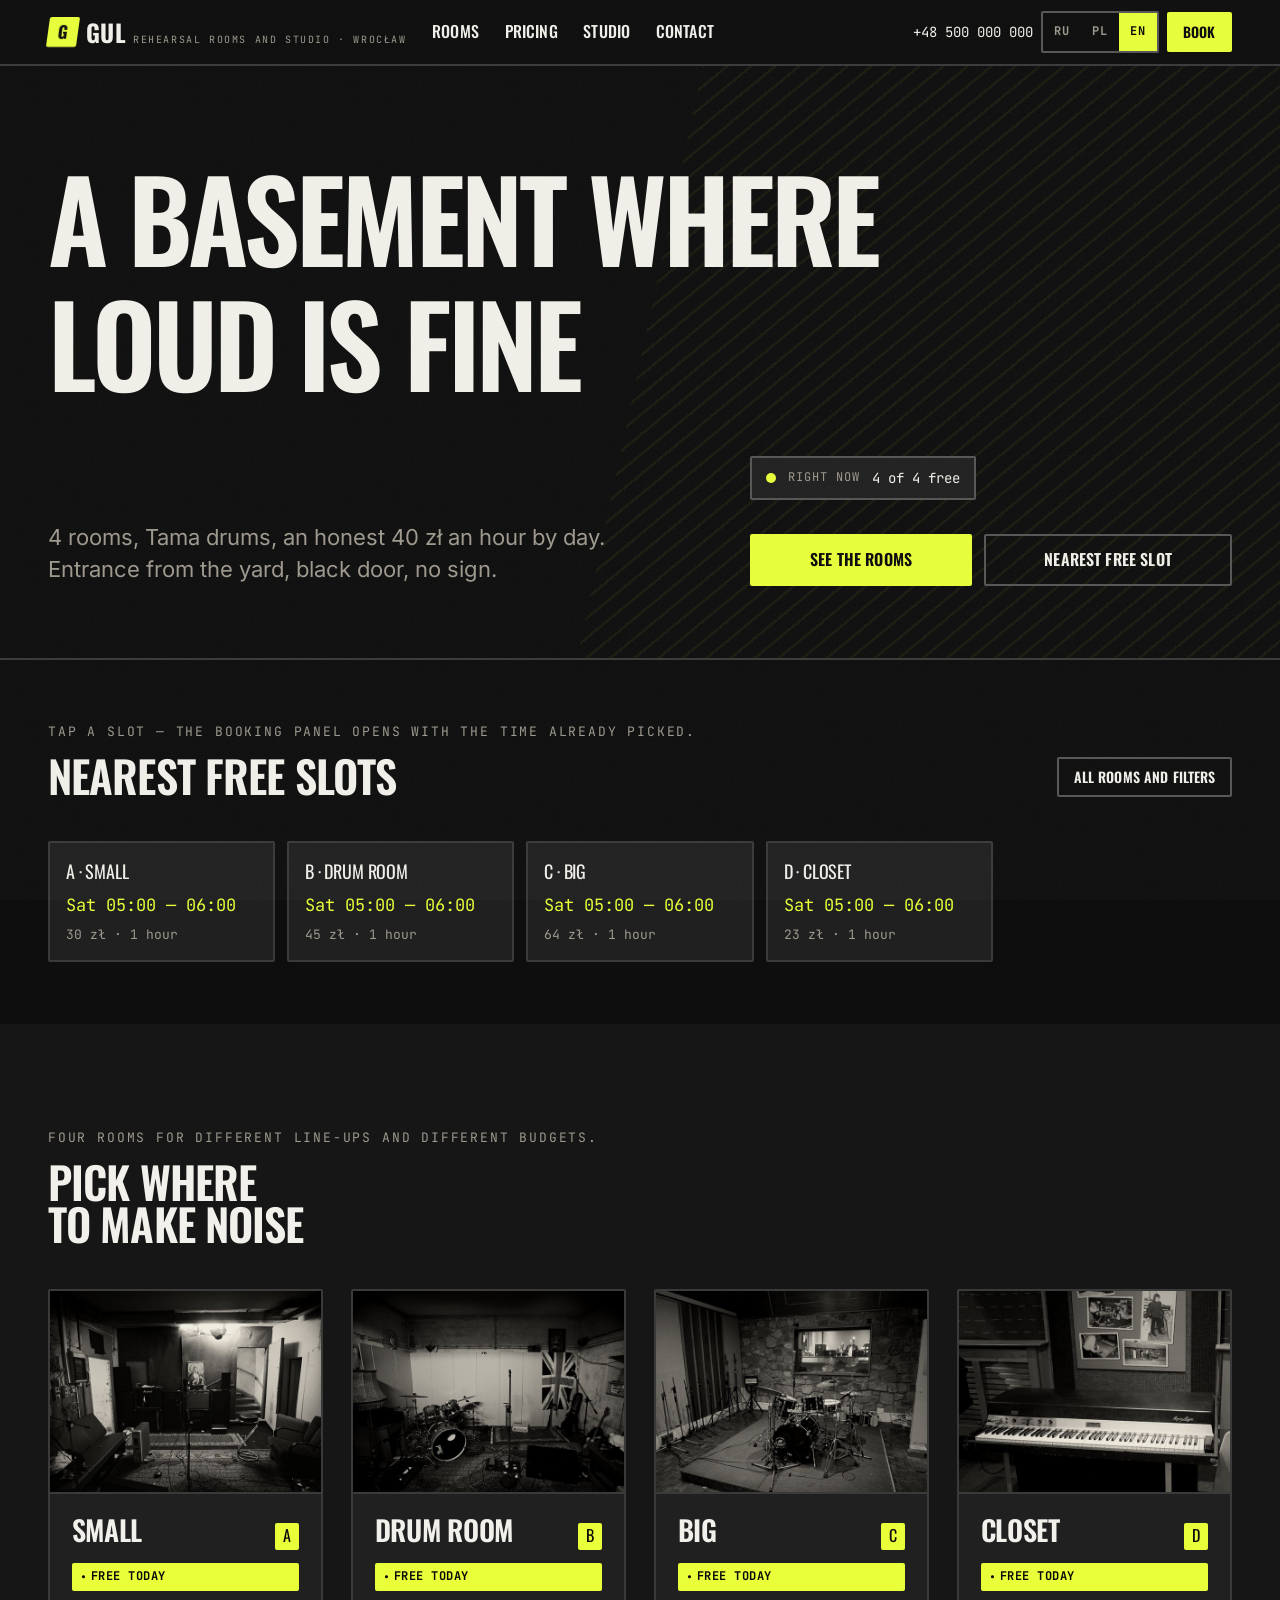
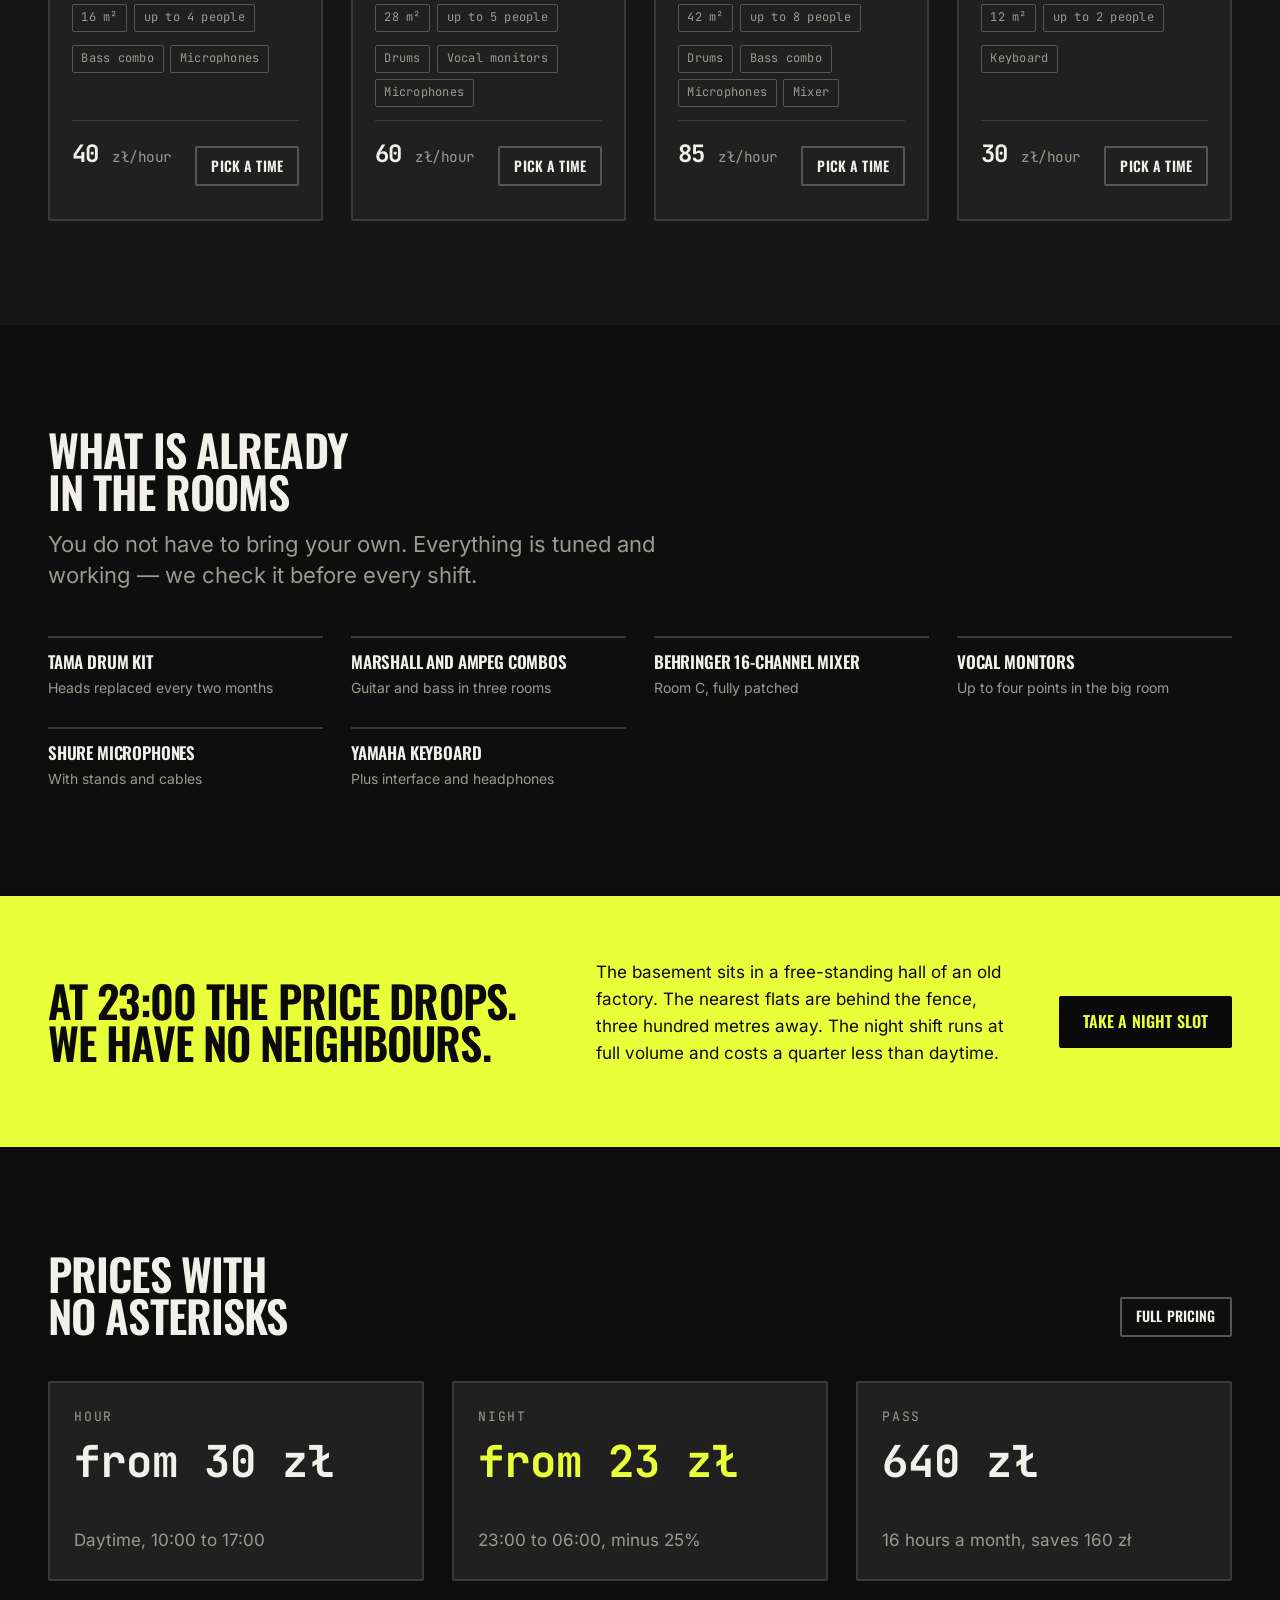
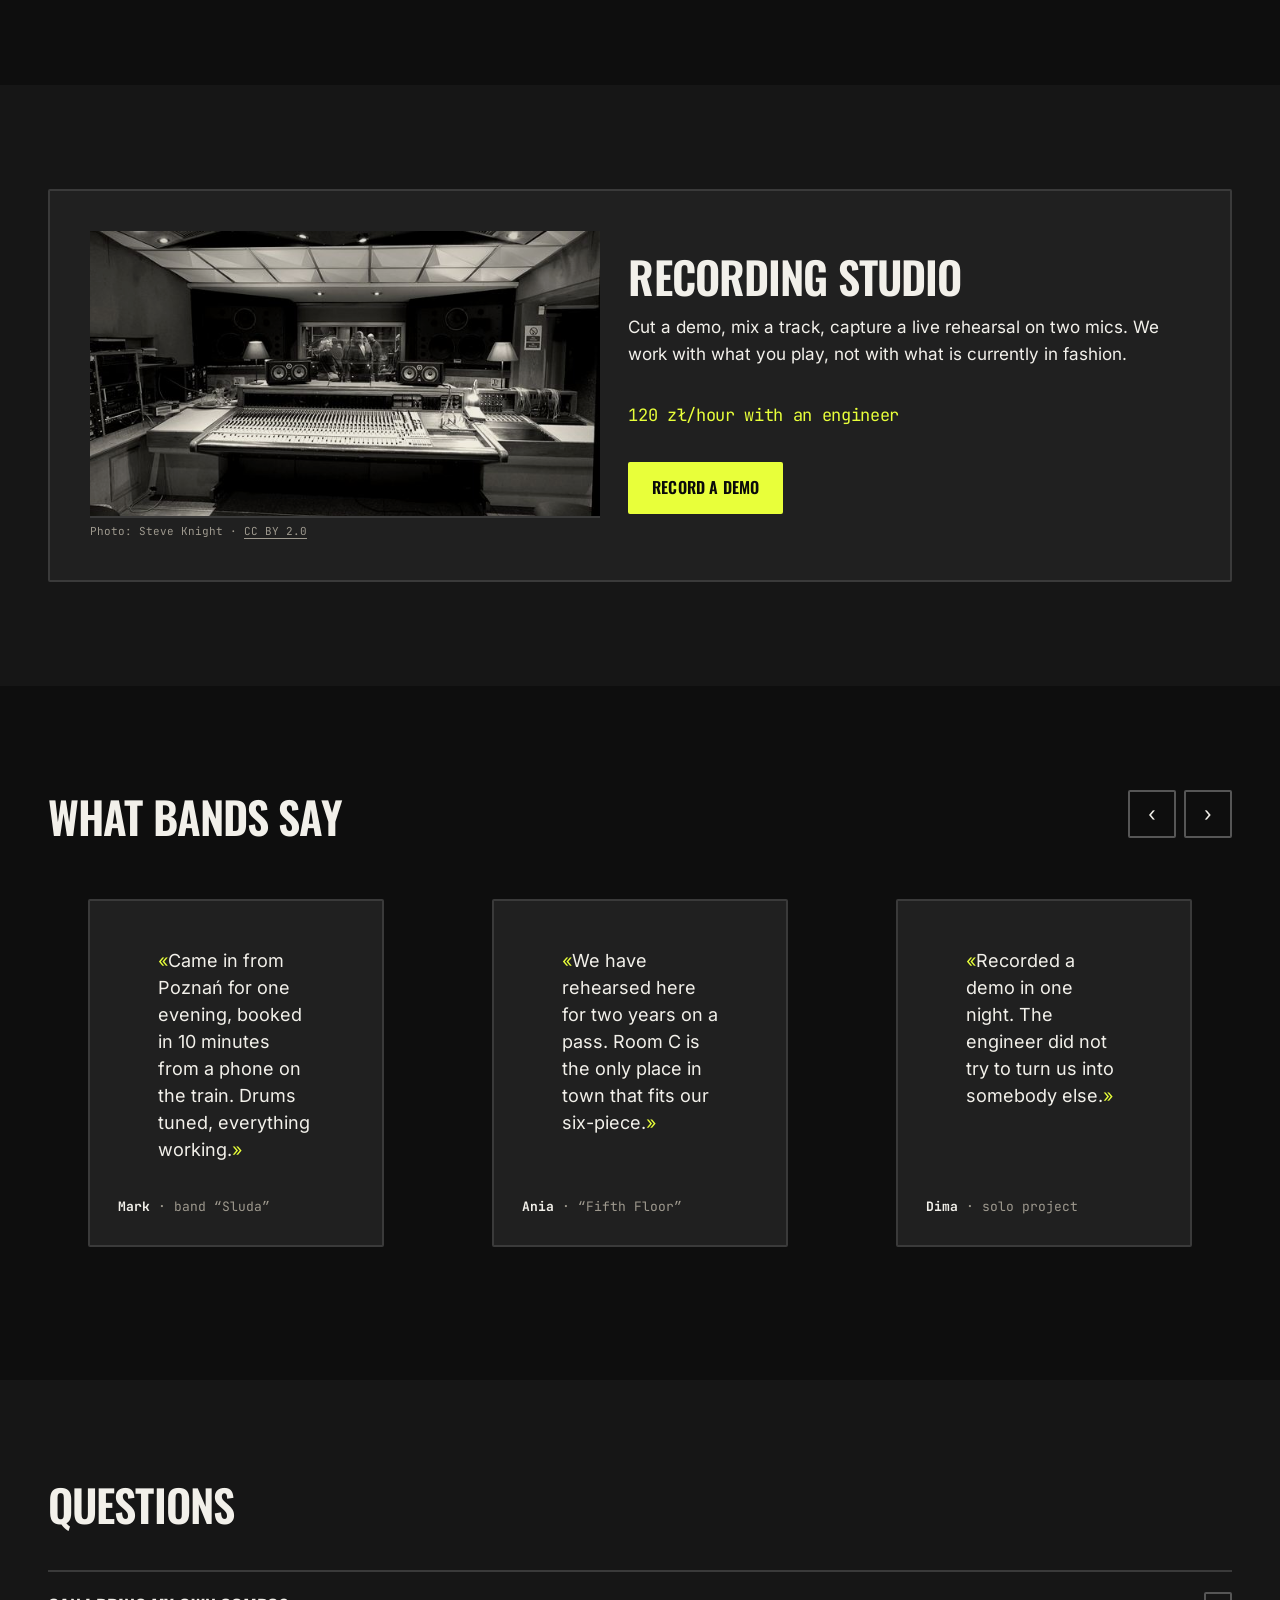
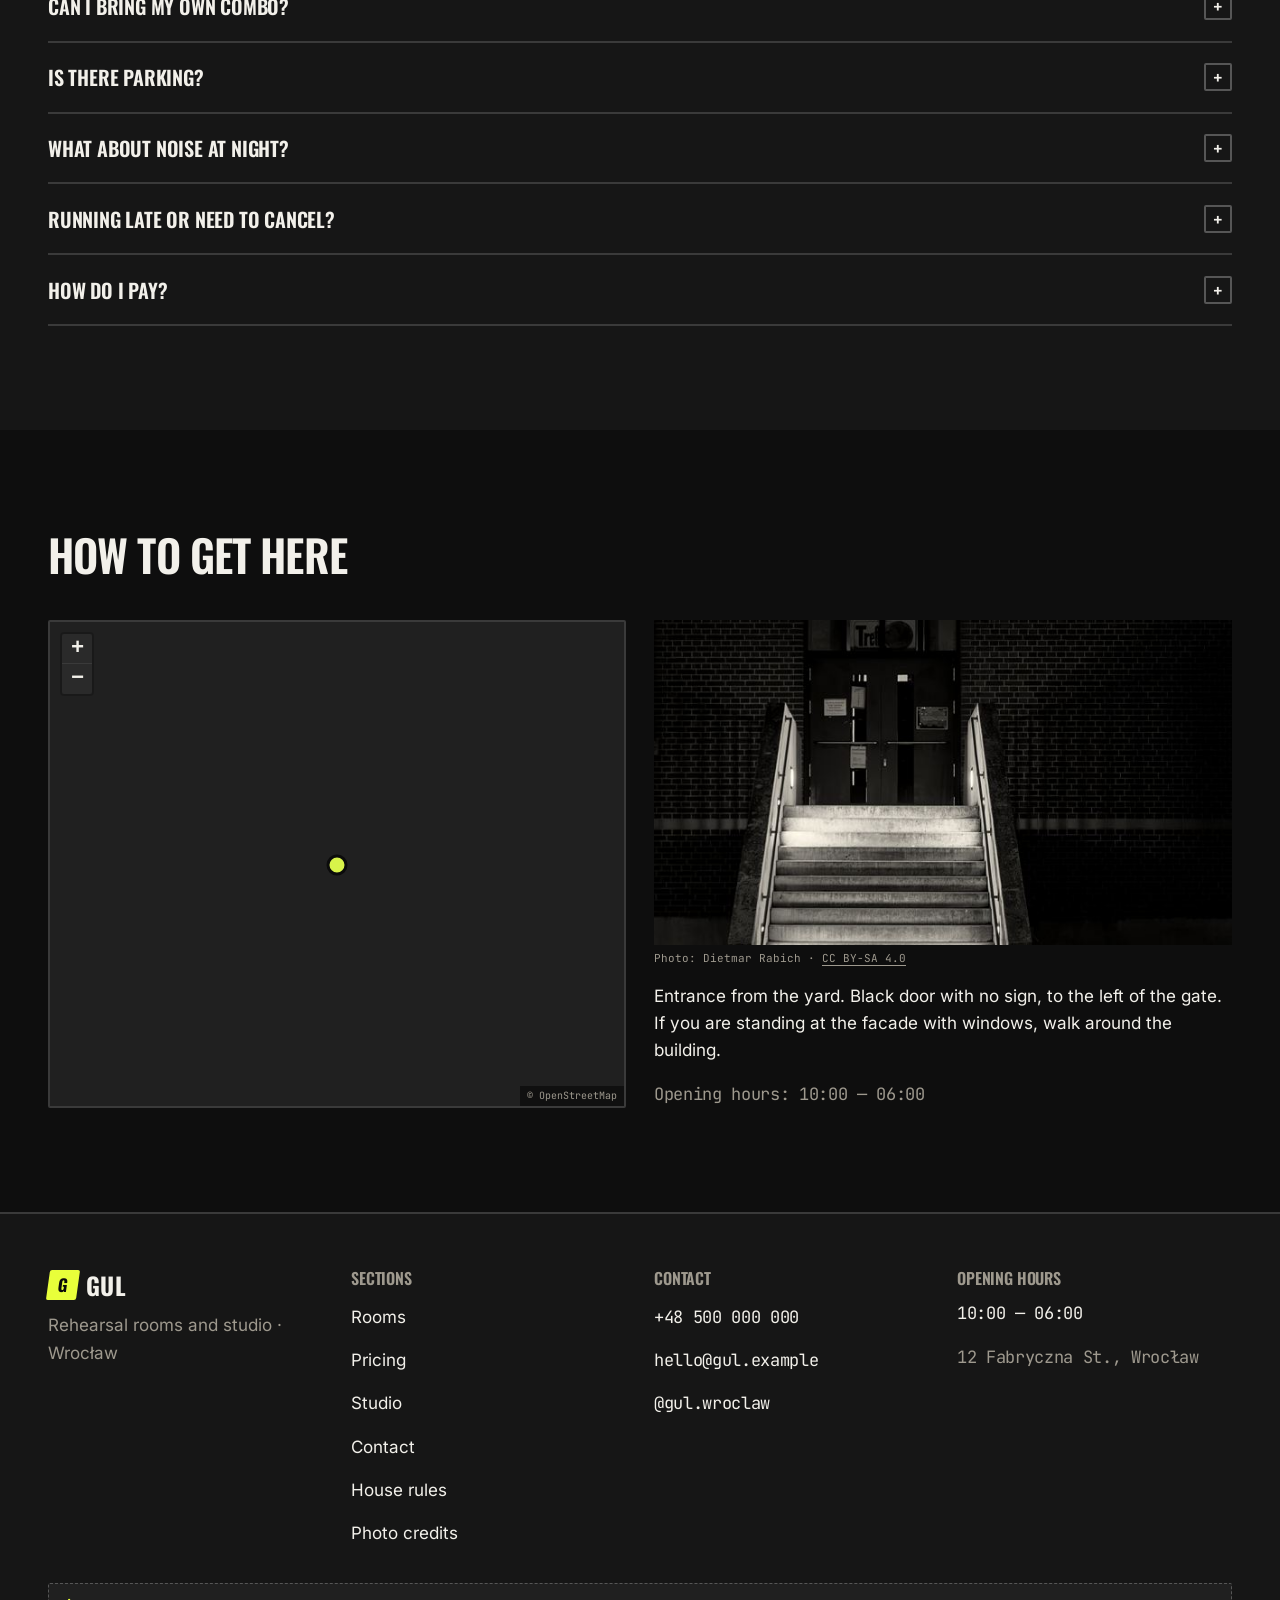
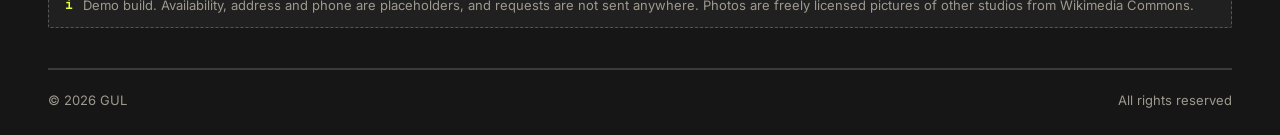
==== commit 169f2007: "Шрифты в проекте вместо Google Fonts - woff2 в assets/fonts, подключение через assets/css/fonts.css " ====
--- a/index.html
+++ b/index.html
@@ -21,9 +21,7 @@
 
 <link rel="icon" href="favicon.svg" type="image/svg+xml">
 
-<link rel="preconnect" href="https://fonts.googleapis.com">
-<link rel="preconnect" href="https://fonts.gstatic.com" crossorigin>
-<link href="https://fonts.googleapis.com/css2?family=Oswald:wght@400;500;600;700&family=Inter:wght@400;500;700&family=JetBrains+Mono:wght@400;700&display=swap" rel="stylesheet">
+<link rel="stylesheet" href="assets/css/fonts.css">
 
 <link rel="stylesheet" href="assets/vendor/leaflet/leaflet.css">
 <link rel="stylesheet" href="assets/css/base.css">
@@ -307,7 +305,12 @@
         <div class="map-embed" data-reveal>
           <div class="map-embed__canvas" data-map data-lat="51.1090617" data-lon="16.9867689" data-zoom="16"
                role="application" aria-label="Карта: ул. Фабрична 12, Вроцлав"
-               data-i18n-attr="aria-label:map.frameTitle"></div>
+               data-i18n-attr="aria-label:map.frameTitle">
+            <p class="map-embed__fallback">
+              <span data-contact="address">ул. Фабрична 12, Вроцлав</span> ·
+              <a href="https://www.openstreetmap.org/?mlat=51.10906&amp;mlon=16.98677#map=16/51.10906/16.98677" target="_blank" rel="noopener noreferrer">OpenStreetMap</a>
+            </p>
+          </div>
         </div>
 
         <div data-reveal data-reveal-delay="80">
--- a/assets/css/fonts.css
+++ b/assets/css/fonts.css
@@ -0,0 +1,77 @@
+/* Шрифты лежат в проекте, а не на серверах Google: страница не ждёт
+   чужой домен, а браузер посетителя не отправляет Google свой адрес.
+   Наборы: кириллица, латиница, расширенная латиница (польский).
+   Inter — SIL OFL 1.1, JetBrains Mono — SIL OFL 1.1, Oswald — SIL OFL 1.1 */
+
+@font-face {
+  font-family: 'Inter';
+  font-style: normal;
+  font-weight: 400 700;
+  font-display: swap;
+  src: url('../fonts/inter-cyrillic.woff2') format('woff2');
+  unicode-range: U+0301, U+0400-045F, U+0490-0491, U+04B0-04B1, U+2116;
+}
+@font-face {
+  font-family: 'Inter';
+  font-style: normal;
+  font-weight: 400 700;
+  font-display: swap;
+  src: url('../fonts/inter-latin-ext.woff2') format('woff2');
+  unicode-range: U+0100-02BA, U+02BD-02C5, U+02C7-02CC, U+02CE-02D7, U+02DD-02FF, U+0304, U+0308, U+0329, U+1D00-1DBF, U+1E00-1E9F, U+1EF2-1EFF, U+2020, U+20A0-20AB, U+20AD-20C0, U+2113, U+2C60-2C7F, U+A720-A7FF;
+}
+@font-face {
+  font-family: 'Inter';
+  font-style: normal;
+  font-weight: 400 700;
+  font-display: swap;
+  src: url('../fonts/inter-latin.woff2') format('woff2');
+  unicode-range: U+0000-00FF, U+0131, U+0152-0153, U+02BB-02BC, U+02C6, U+02DA, U+02DC, U+0304, U+0308, U+0329, U+2000-206F, U+20AC, U+2122, U+2191, U+2193, U+2212, U+2215, U+FEFF, U+FFFD;
+}
+@font-face {
+  font-family: 'JetBrains Mono';
+  font-style: normal;
+  font-weight: 400 700;
+  font-display: swap;
+  src: url('../fonts/jetbrainsmono-cyrillic.woff2') format('woff2');
+  unicode-range: U+0301, U+0400-045F, U+0490-0491, U+04B0-04B1, U+2116;
+}
+@font-face {
+  font-family: 'JetBrains Mono';
+  font-style: normal;
+  font-weight: 400 700;
+  font-display: swap;
+  src: url('../fonts/jetbrainsmono-latin-ext.woff2') format('woff2');
+  unicode-range: U+0100-02BA, U+02BD-02C5, U+02C7-02CC, U+02CE-02D7, U+02DD-02FF, U+0304, U+0308, U+0329, U+1D00-1DBF, U+1E00-1E9F, U+1EF2-1EFF, U+2020, U+20A0-20AB, U+20AD-20C0, U+2113, U+2C60-2C7F, U+A720-A7FF;
+}
+@font-face {
+  font-family: 'JetBrains Mono';
+  font-style: normal;
+  font-weight: 400 700;
+  font-display: swap;
+  src: url('../fonts/jetbrainsmono-latin.woff2') format('woff2');
+  unicode-range: U+0000-00FF, U+0131, U+0152-0153, U+02BB-02BC, U+02C6, U+02DA, U+02DC, U+0304, U+0308, U+0329, U+2000-206F, U+20AC, U+2122, U+2191, U+2193, U+2212, U+2215, U+FEFF, U+FFFD;
+}
+@font-face {
+  font-family: 'Oswald';
+  font-style: normal;
+  font-weight: 400 700;
+  font-display: swap;
+  src: url('../fonts/oswald-cyrillic.woff2') format('woff2');
+  unicode-range: U+0301, U+0400-045F, U+0490-0491, U+04B0-04B1, U+2116;
+}
+@font-face {
+  font-family: 'Oswald';
+  font-style: normal;
+  font-weight: 400 700;
+  font-display: swap;
+  src: url('../fonts/oswald-latin-ext.woff2') format('woff2');
+  unicode-range: U+0100-02BA, U+02BD-02C5, U+02C7-02CC, U+02CE-02D7, U+02DD-02FF, U+0304, U+0308, U+0329, U+1D00-1DBF, U+1E00-1E9F, U+1EF2-1EFF, U+2020, U+20A0-20AB, U+20AD-20C0, U+2113, U+2C60-2C7F, U+A720-A7FF;
+}
+@font-face {
+  font-family: 'Oswald';
+  font-style: normal;
+  font-weight: 400 700;
+  font-display: swap;
+  src: url('../fonts/oswald-latin.woff2') format('woff2');
+  unicode-range: U+0000-00FF, U+0131, U+0152-0153, U+02BB-02BC, U+02C6, U+02DA, U+02DC, U+0304, U+0308, U+0329, U+2000-206F, U+20AC, U+2122, U+2191, U+2193, U+2212, U+2215, U+FEFF, U+FFFD;
+}
--- a/assets/css/base.css
+++ b/assets/css/base.css
@@ -64,6 +64,11 @@
    ============================================================================ */
 *, *::before, *::after { box-sizing: border-box; }
 
+/* Браузерное правило [hidden]{display:none} слабее любого авторского display.
+   Из-за этого «.slots-taken { display: flex }» показывала пустую красную
+   рамку над расписанием, хотя в разметке стоял атрибут hidden. */
+[hidden] { display: none !important; }
+
 html {
   -webkit-text-size-adjust: 100%;
   scroll-behavior: smooth;
--- a/assets/css/layout.css
+++ b/assets/css/layout.css
@@ -191,7 +191,13 @@
 
 .hero__title {
   font-size: var(--fs-hero);
-  line-height: 0.86;
+  /* Межстрочное расстояние подобрано по трём языкам сразу, а не на глаз.
+     Снизу в строку свисают хвост запятой и ножки «Д» и «Ц», сверху в неё
+     лезут польские диакритики: точка над Ż, акуты над Ó и Ś. При 0.92
+     «ПОДВАЛ, ГДЕ» садилось на «ГРОМКО МОЖНО», при 1.06 польская запятая
+     задевала точку над Ż. 1.12 — первое значение, при котором просвет
+     есть и в русском, и в польском, а заголовок остаётся плотным. */
+  line-height: 1.12;
   letter-spacing: -0.035em;
   max-width: 14ch;
 }
@@ -652,3 +658,19 @@
 /* Отступ снизу, чтобы прилипающий док не накрывал последний блок */
 body.has-dock main { padding-bottom: 92px; }
 @media (min-width: 960px) { body.has-dock main { padding-bottom: 0; } }
+
+/* Запасной текст внутри блока карты: виден, пока карта не построилась,
+   и остаётся насовсем, если библиотека не загрузилась или JS отключён. */
+.map-embed__fallback {
+  display: grid;
+  place-content: center;
+  gap: 0.35rem;
+  height: 100%;
+  min-height: 300px;
+  margin: 0;
+  padding: 1rem;
+  text-align: center;
+  font-family: var(--font-mono);
+  font-size: 0.8125rem;
+  color: var(--muted);
+}
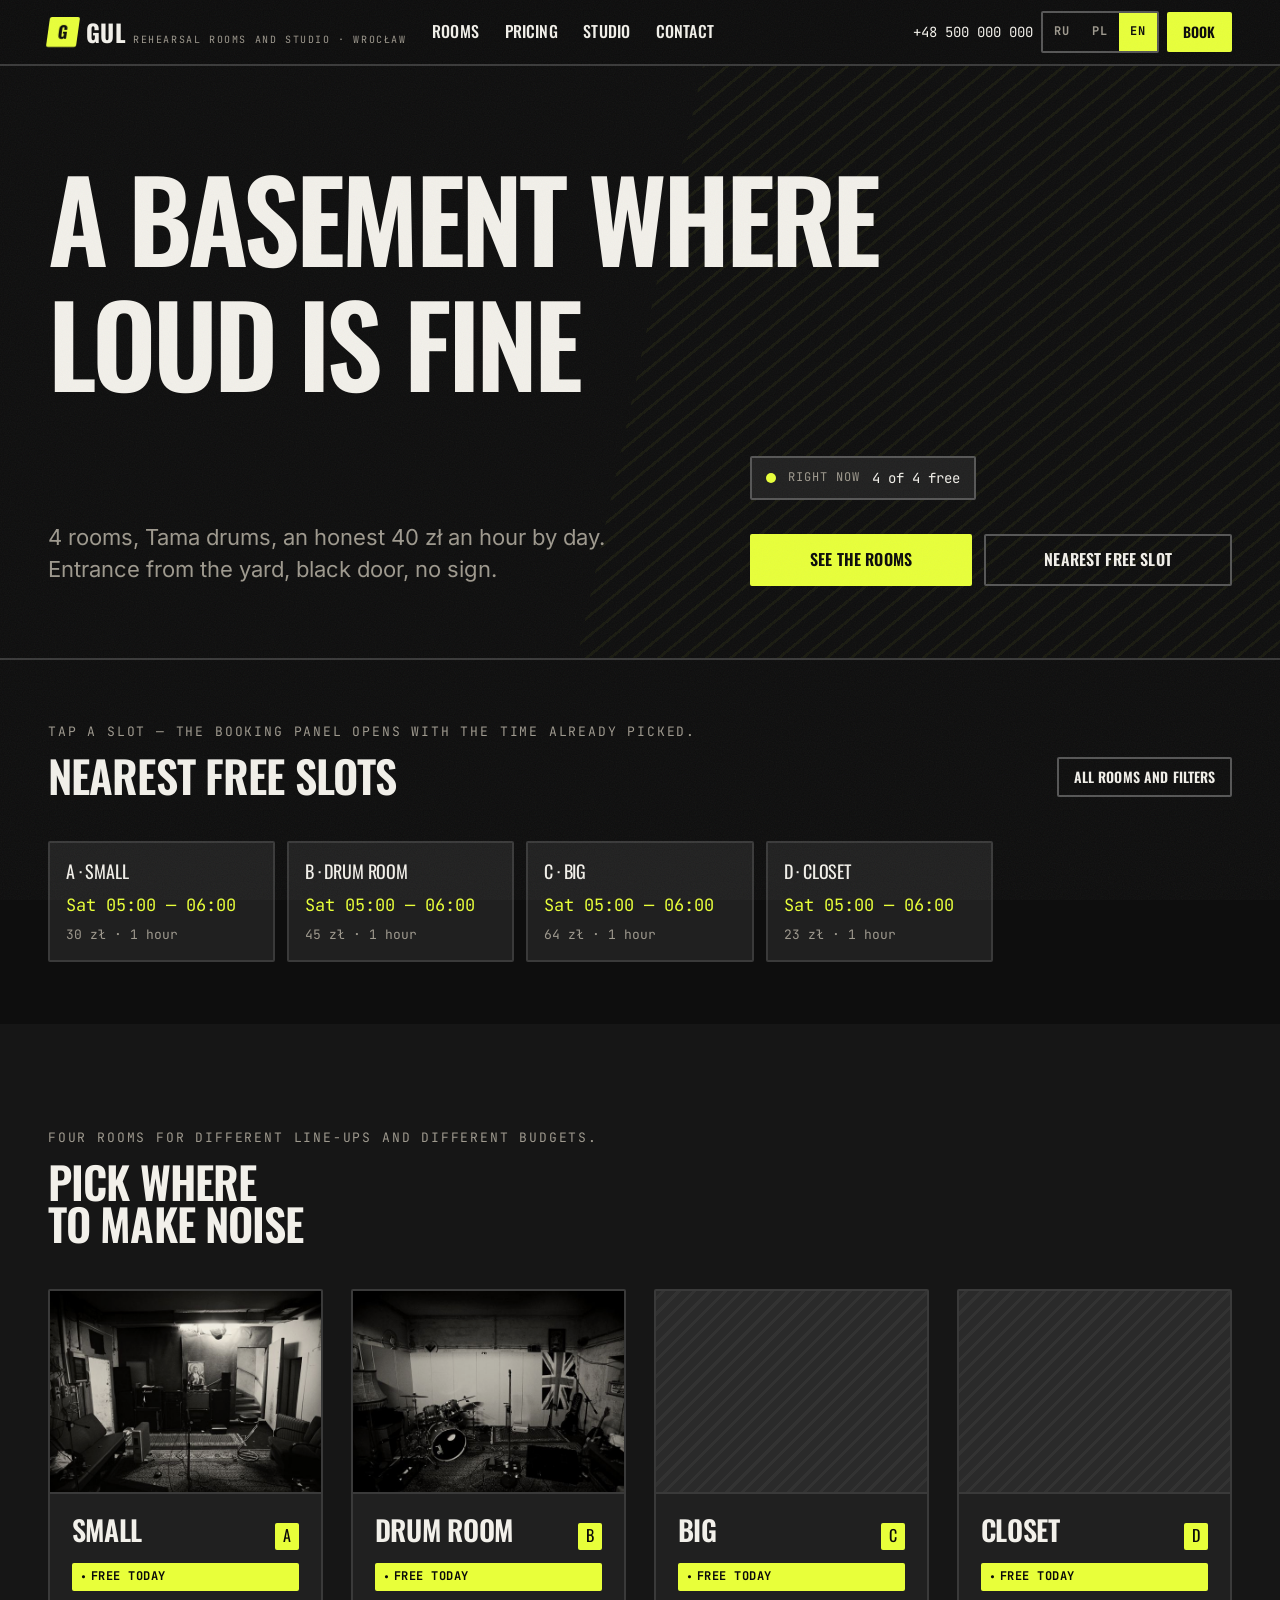
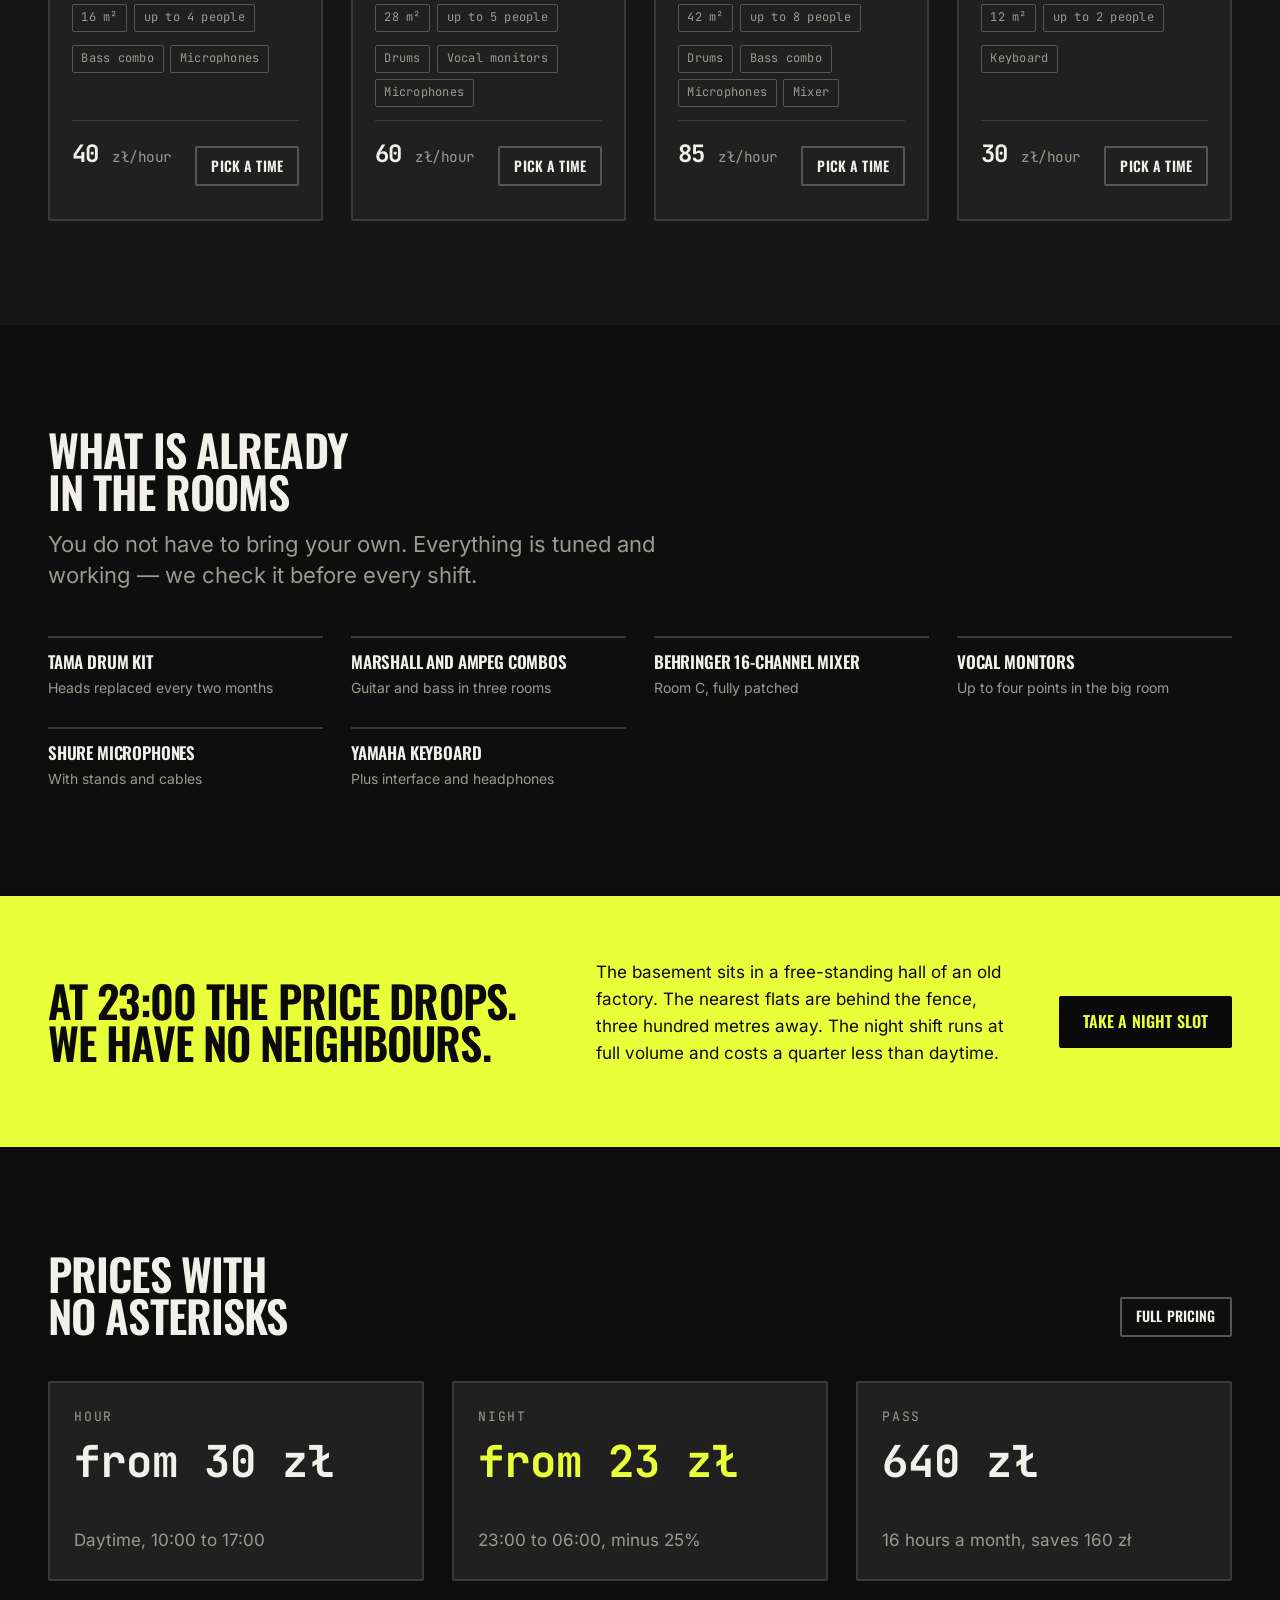
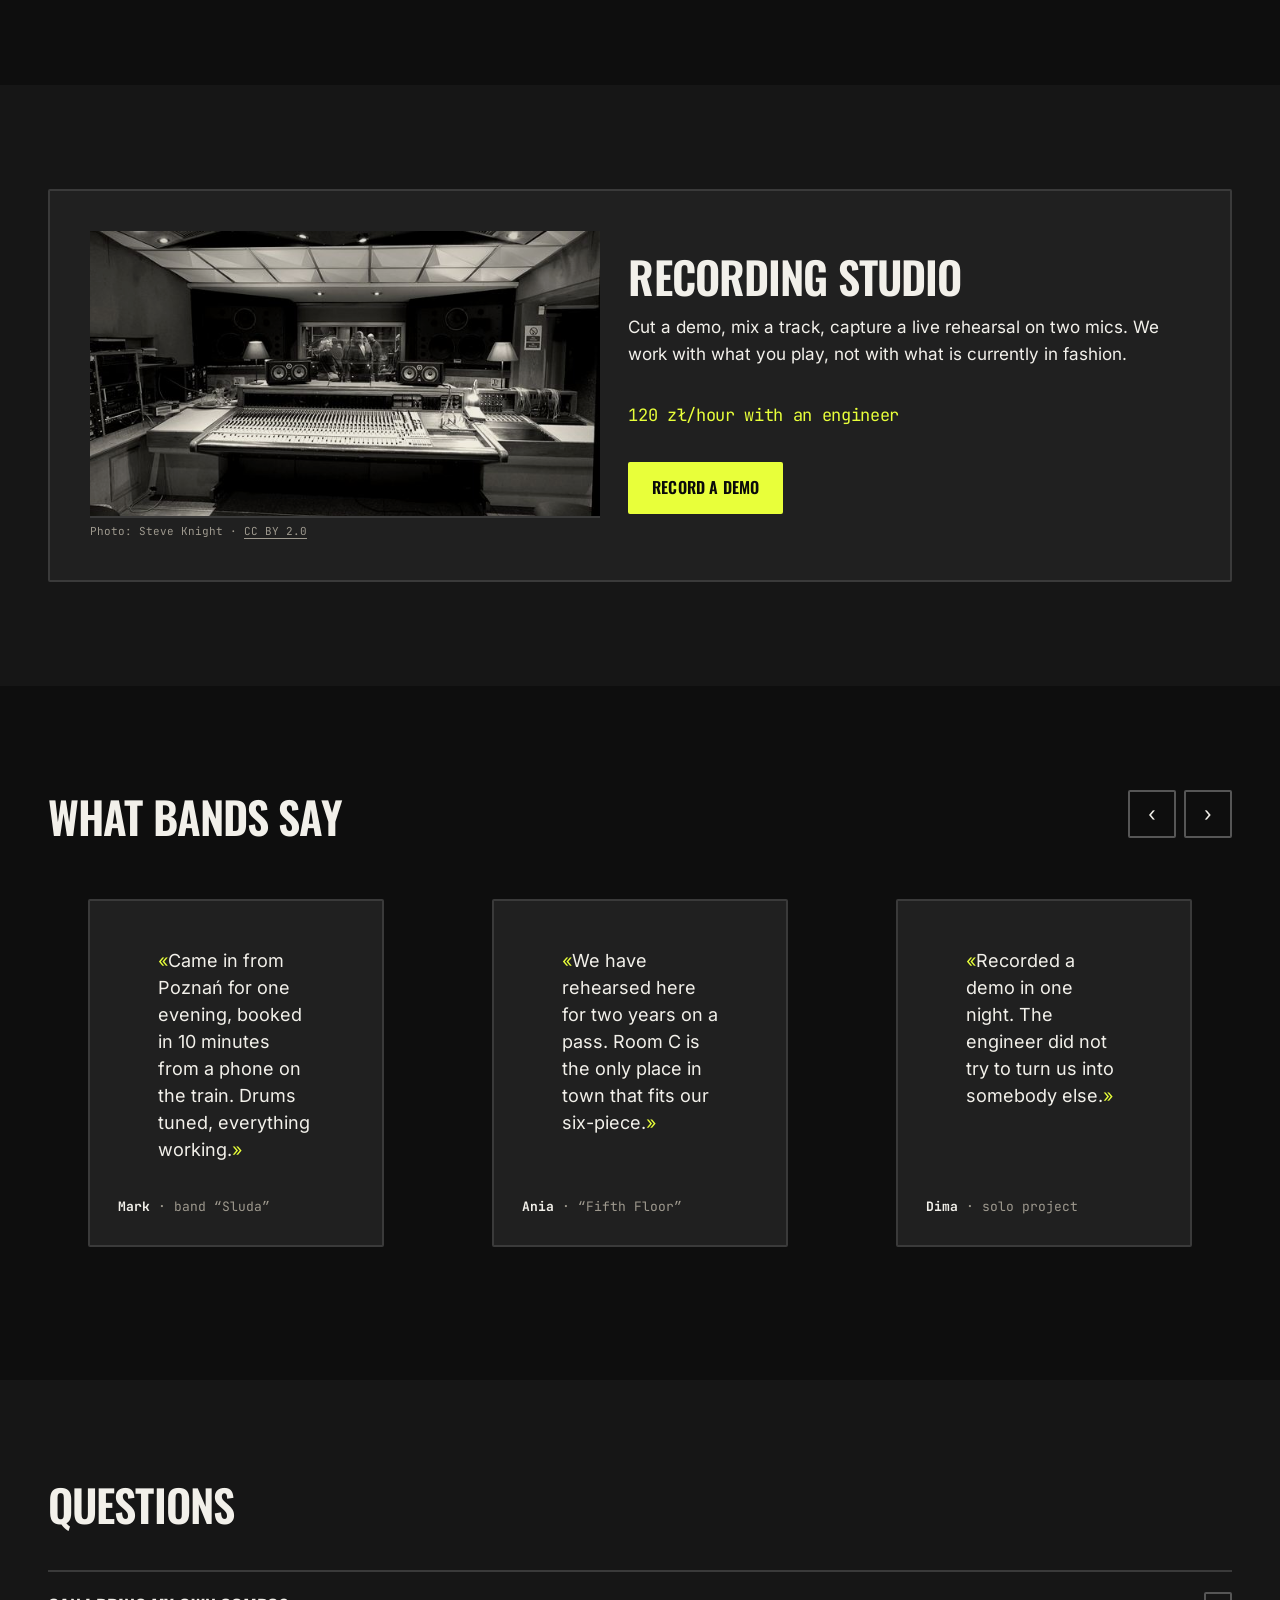
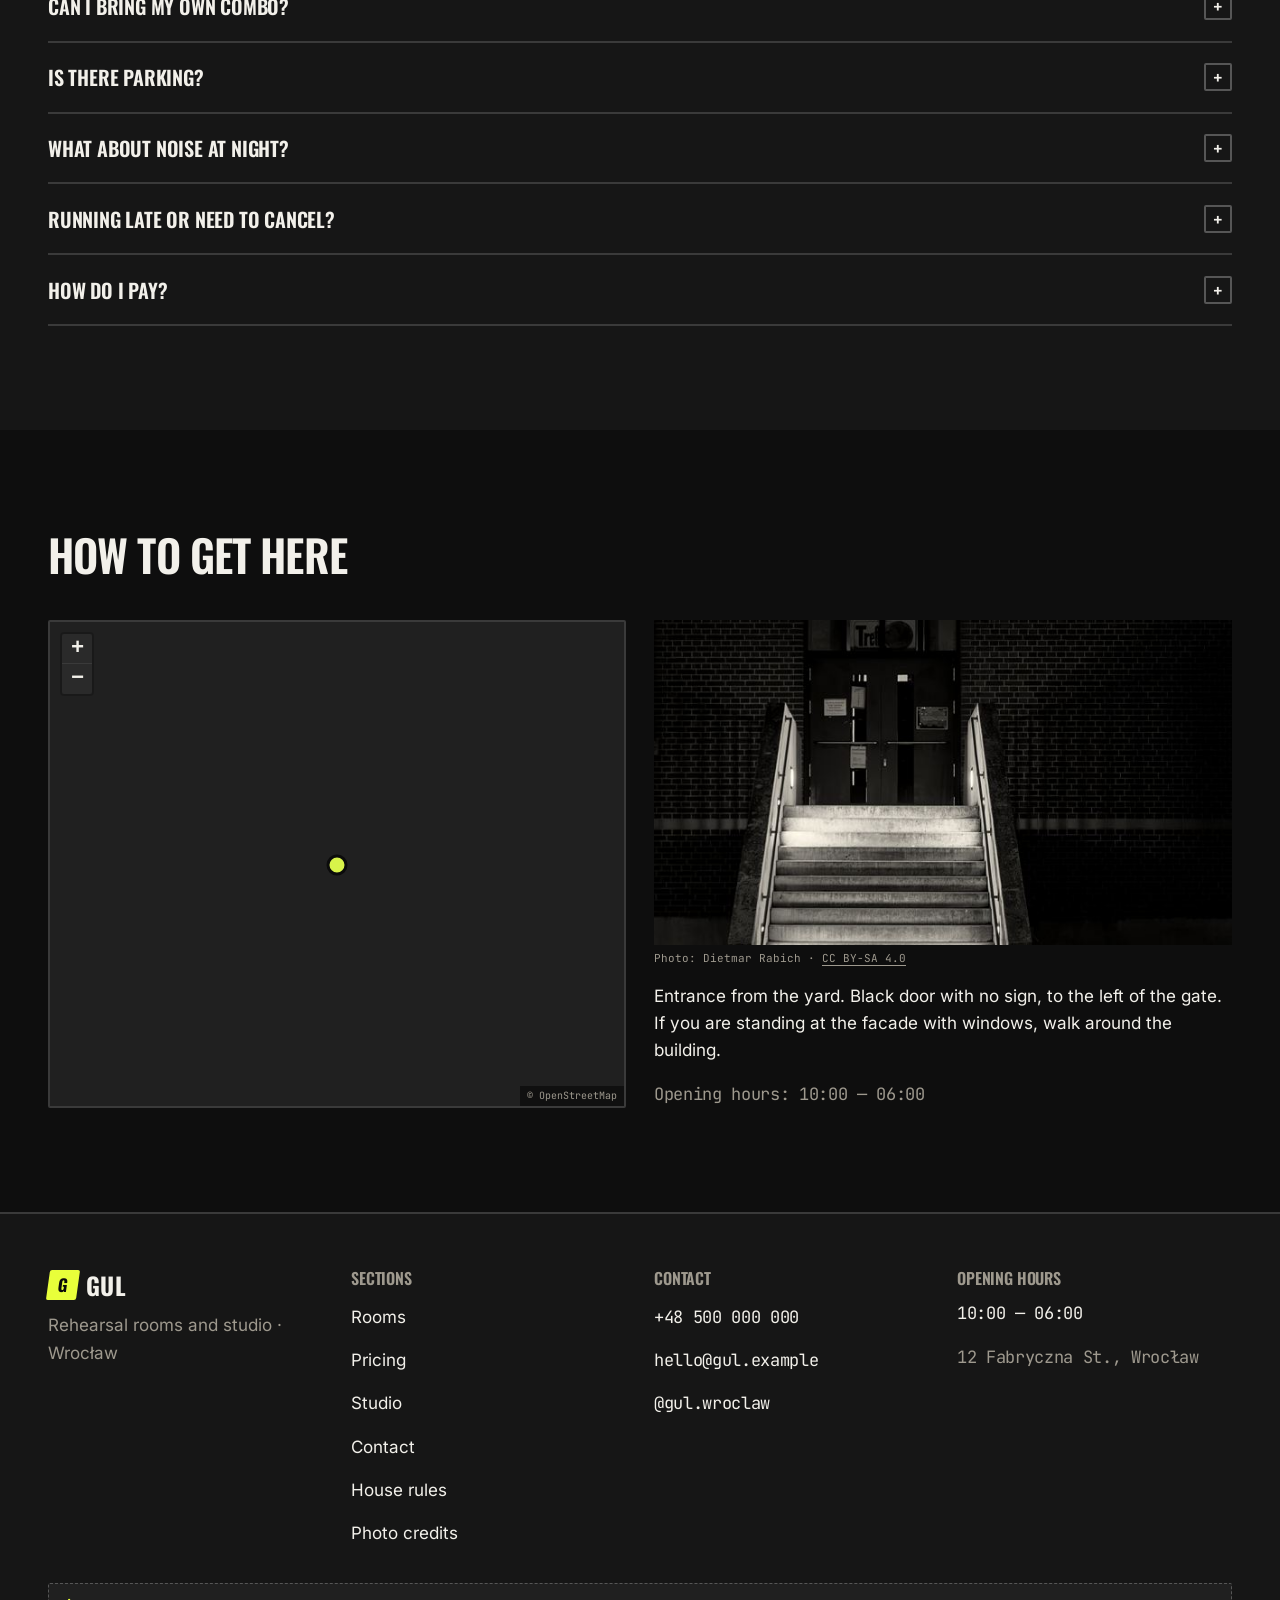
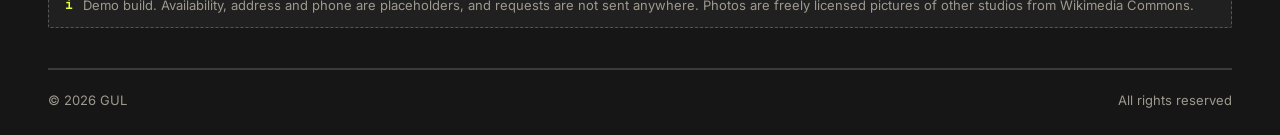
==== commit ab2b5d29: "Скрипты с defer: страница рисуется, не дожидаясь их загрузки Все скрипты стартуют по DOMContentLoade" ====
--- a/index.html
+++ b/index.html
@@ -381,14 +381,14 @@
   </div>
 </footer>
 
-<script src="assets/data/rooms.js"></script>
-<script src="assets/vendor/leaflet/leaflet.js"></script>
-<script src="assets/js/i18n.js"></script>
-<script src="assets/js/map.js"></script>
-<script src="assets/js/api.js"></script>
-<script src="assets/js/ui.js"></script>
-<script src="assets/js/booking.js"></script>
-<script src="assets/js/cards.js"></script>
-<script src="assets/js/home.js"></script>
+<script defer src="assets/data/rooms.js"></script>
+<script defer src="assets/vendor/leaflet/leaflet.js"></script>
+<script defer src="assets/js/i18n.js"></script>
+<script defer src="assets/js/map.js"></script>
+<script defer src="assets/js/api.js"></script>
+<script defer src="assets/js/ui.js"></script>
+<script defer src="assets/js/booking.js"></script>
+<script defer src="assets/js/cards.js"></script>
+<script defer src="assets/js/home.js"></script>
 </body>
 </html>
